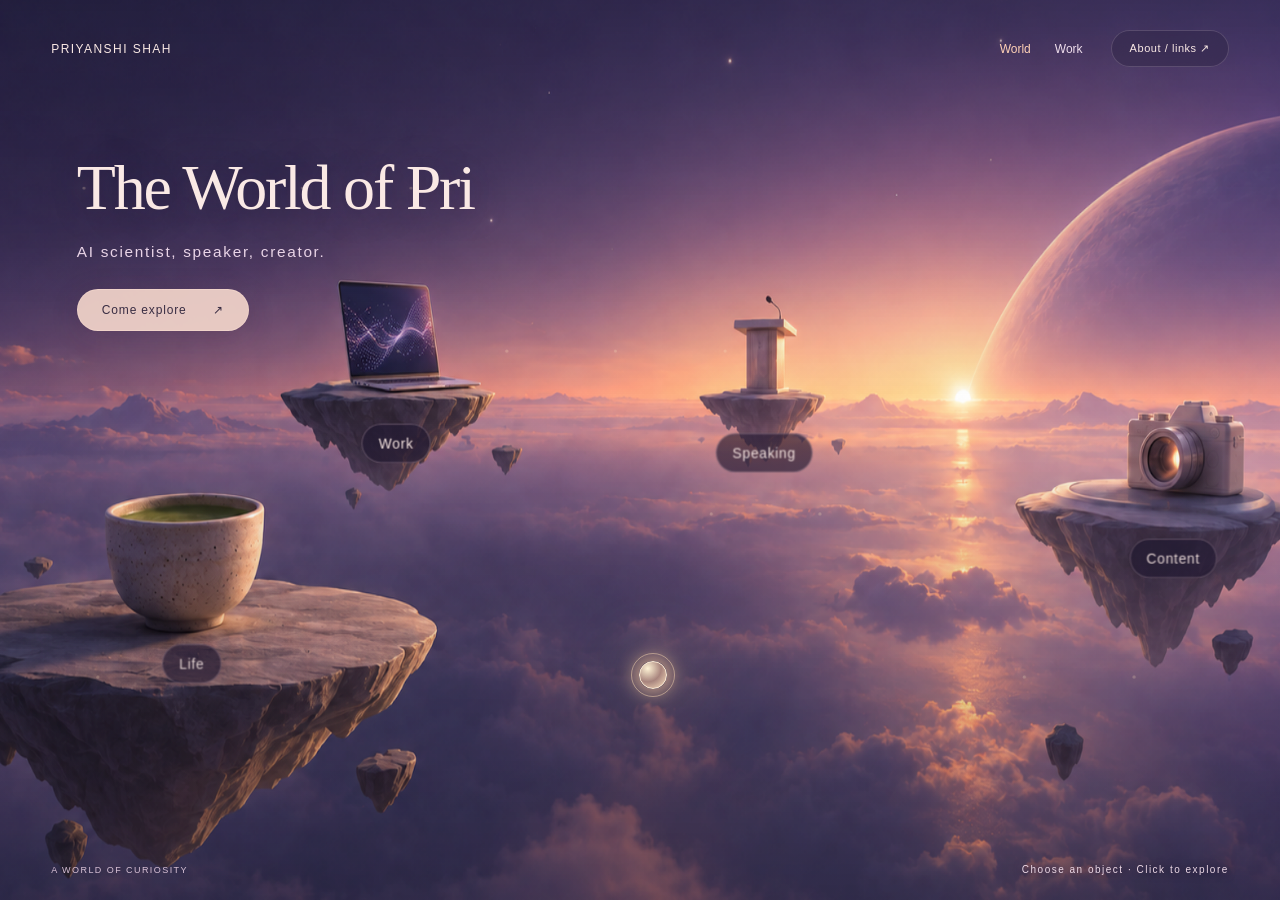
==== index.html @ 52fcd468 "Add immersive Journey world and simplify object navigation" ====
<!doctype html>
<html lang="en">
<head>
<meta charset="utf-8"><meta name="viewport" content="width=device-width,initial-scale=1">
<title>Priyanshi Shah — AI scientist, speaker, creator</title>
<meta name="description" content="Explore the world of Priyanshi Shah: AI scientist, speaker and creator working on agents, language models and AI evaluation.">
<link rel="canonical" href="https://priyanshi.info/">
<meta property="og:title" content="The World of Pri"><meta property="og:description" content="AI scientist, speaker, creator. Come explore."><meta property="og:type" content="website"><meta property="og:url" content="https://priyanshi.info/">
<script type="application/ld+json">{"@context":"https://schema.org","@type":"Person","name":"Priyanshi Shah","url":"https://priyanshi.info/","jobTitle":"Senior Applied Scientist","sameAs":["https://www.linkedin.com/in/priyanshishah-184/","https://www.instagram.com/ai.priyanshi/","https://github.com/Priyanshi-Shah"]}</script>
<style>
:root{color-scheme:dark;--cream:#fae9e5;--muted:#d4bfd5}*{box-sizing:border-box}body{margin:0;background:#211c33;color:var(--cream);font-family:Arial,Helvetica,sans-serif;overflow:hidden}button,a{-webkit-tap-highlight-color:transparent}button{font:inherit;color:inherit;cursor:pointer}button:focus-visible,a:focus-visible{outline:2px solid #ffd6b9;outline-offset:6px}#viewport{position:fixed;inset:0;overflow:hidden}#scene{position:absolute;transform-origin:center;will-change:transform;transition:transform 1.5s cubic-bezier(.2,.65,.2,1)}#scene img{width:100%;height:100%;display:block;object-fit:fill;pointer-events:none}#shade{position:fixed;inset:0;background:linear-gradient(180deg,#19162635,transparent 45%,#18132630);pointer-events:none}header{position:fixed;z-index:5;inset:0 0 auto;padding:30px 4%;display:flex;justify-content:space-between;align-items:center}.name{font-size:12px;letter-spacing:.12em;text-decoration:none;color:var(--cream)}.quiet{border:1px solid #ead5e22f;background:#241b354d;backdrop-filter:blur(15px);border-radius:30px;padding:11px 18px;font-size:11px;letter-spacing:.05em}.hero{position:fixed;z-index:3;top:17%;left:6%;transition:opacity .7s,transform .7s}h1{font:400 clamp(44px,5vw,80px)/1.1 Georgia,serif;letter-spacing:-.035em;margin:0 0 20px;text-shadow:0 2px 35px #281e4166}.subtitle{font-size:clamp(12px,1.2vw,17px);letter-spacing:.11em;color:#e9d4e7;margin:0}.explore{margin-top:28px;border:1px solid #fce2d366;border-radius:30px;background:#f6d7cce6;color:#392d43;padding:13px 24px;font-size:12px;letter-spacing:.07em;box-shadow:0 6px 30px #4b2c3922}.explore span{margin-left:22px}.entered .hero{opacity:0;transform:translateY(-15px);pointer-events:none}.spot{position:absolute;transform:translate(-50%,-50%);background:transparent;border:0;border-radius:40%;width:13%;height:19%;min-width:44px;min-height:44px}.spot .label{position:absolute;left:50%;top:95%;transform:translateX(-50%);white-space:nowrap;font-size:11px;letter-spacing:.05em;border:1px solid #e6c6d047;background:#211932a6;backdrop-filter:blur(10px);padding:9px 13px;border-radius:25px;transition:background .2s,box-shadow .2s}.spot .label:before{content:'';display:inline-block;width:4px;height:4px;background:#ffd5b7;border-radius:50%;margin-right:8px;box-shadow:0 0 8px #fbbf99}.spot:hover .label,.spot:focus-visible .label{background:#735267d9;box-shadow:0 0 28px #efc1a62e}.spot:hover{background:radial-gradient(ellipse,#ffe3b512,transparent 65%)}footer{position:fixed;z-index:5;bottom:25px;left:4%;right:4%;display:flex;justify-content:space-between;align-items:center;gap:18px}.hint{font-size:10px;letter-spacing:.15em;color:#ecd8e6;text-shadow:0 1px 9px #271b36}.index{font-size:9px;letter-spacing:.16em;color:#d9c2d7}#mobileNav{display:none}.orb{position:fixed;width:6px;height:6px;border-radius:50%;background:#ffe2c6;box-shadow:0 0 10px 3px #ffc4a575,0 0 35px 9px #ffa99525;pointer-events:none;z-index:2;left:51%;top:75%;transition:opacity .2s;opacity:.8}dialog{color:var(--cream);background:#261e35ed;backdrop-filter:blur(25px);border:1px solid #e5bfd63d;border-radius:20px;max-width:440px;width:calc(100% - 36px);padding:35px;box-shadow:0 30px 100px #09051280}dialog.hover-card{position:fixed;inset:auto 4% 85px auto;margin:0;z-index:8;max-width:365px;padding:28px;pointer-events:auto}dialog.hover-card h2{font-size:29px}dialog.hover-card p{font-size:13px}dialog::backdrop{background:#100d2440;backdrop-filter:blur(4px)}dialog h2{font:400 34px Georgia,serif;margin:23px 0 16px}dialog p{font-size:14px;line-height:1.8;color:#dfcfdf}dialog a{color:#ffd1b6;font-size:13px;line-height:2}.close{float:right;border:0;background:none;font-size:22px;margin:-16px -10px 0 0}.links{display:flex;gap:16px;flex-wrap:wrap}.eyebrow{font-size:10px;letter-spacing:.2em;color:#eec7b4}.load-failed #scene{display:none}.load-failed .hero:after{content:'The scene could not load. You can still explore through About / links.';display:block;max-width:330px;margin-top:25px;font-size:13px;line-height:1.7}.load-failed .explore{display:none}@media(max-width:650px){header{padding:23px}.name{font-size:10px}.quiet{font-size:10px;padding:10px 13px}.hero{top:16%;left:7%}h1{font-size:44px}.subtitle{font-size:11px;letter-spacing:.06em}.explore{margin-top:22px}footer{bottom:21px;left:22px;right:22px}.index{display:none}.hint{font-size:9px;max-width:180px;line-height:1.8}.spot{display:none}#mobileNav{position:fixed;bottom:100px;left:20px;right:20px;display:flex;justify-content:center;gap:7px;z-index:4;flex-wrap:wrap}#mobileNav button{background:#241c36b8;border:1px solid #e8cdd645;backdrop-filter:blur(12px);border-radius:24px;padding:12px 14px;font-size:11px}.orb{display:none}}@media(prefers-reduced-motion:reduce){*{transition:none!important}.orb{display:none}}

/* A softly breathing world, with light and depth at each destination. */
#scene{transition:none;isolation:isolate}
.spot{z-index:2;isolation:isolate}
.spot .object-lift{position:absolute;inset:-30%;pointer-events:none;background-image:url('assets/pri-world.png');background-repeat:no-repeat;opacity:0;transform:scale(1);filter:brightness(1);mask-image:radial-gradient(ellipse,black 28%,transparent 70%);transition:opacity .45s,transform .65s cubic-bezier(.2,.7,.2,1),filter .45s;z-index:-1}
.spot::after{content:'';position:absolute;inset:-20%;pointer-events:none;border-radius:50%;background:radial-gradient(ellipse,#ffe1b849, #eaa8f01c 40%,transparent 70%);opacity:0;transform:scale(.85);transition:opacity .4s,transform .65s;mix-blend-mode:screen;z-index:-1}
.spot:is(:hover,:focus-visible,.active) .object-lift{opacity:1;transform:scale(1.085);filter:brightness(1.16) saturate(1.07)}
.spot:is(:hover,:focus-visible,.active)::after{opacity:1;transform:scale(1.15)}
.spot .label{overflow:hidden;transition:transform .4s,background .4s,box-shadow .4s,border-color .4s}
.spot .label::after{content:'';position:absolute;inset:-70% -100%;background:linear-gradient(110deg,transparent 35%,#fff0d966 50%,transparent 65%);transform:translateX(-65%) rotate(8deg);pointer-events:none}
.spot:is(:hover,:focus-visible,.active) .label{transform:translateX(-50%) translateY(-7px) scale(1.06);background:#735267e6;border-color:#ffe3c99c;box-shadow:0 8px 30px #10091f55,0 0 32px #efc1a655}
.spot:is(:hover,:focus-visible,.active) .label::after{animation:shine 1.1s ease-out both}
@keyframes shine{to{transform:translateX(65%) rotate(8deg)}}
.motes{position:absolute;inset:0;pointer-events:none;overflow:hidden;z-index:1}
.motes i{position:absolute;left:var(--x);top:var(--y);width:3px;height:3px;border-radius:50%;background:#ffe1bf;box-shadow:0 0 12px 3px #ffc9b055;animation:float-light var(--duration) ease-in-out infinite alternate;animation-delay:var(--delay);opacity:.3}
@keyframes float-light{0%{transform:translate3d(-8px,12px,0);opacity:.15}50%{opacity:.7}100%{transform:translate3d(12px,-18px,0);opacity:.25}}
.explore,.quiet{transition:transform .3s,box-shadow .3s,background .3s}
.explore:hover{transform:translateY(-3px);box-shadow:0 8px 40px #ffd5b65c}
.quiet:hover{background:#73526780;transform:translateY(-2px)}
dialog[open]{animation:card-in .3s ease-out}
@keyframes card-in{from{opacity:0;transform:translateY(10px)}to{opacity:1;transform:translateY(0)}}
@media(max-width:650px){.motes i:nth-child(n+7){display:none}}
@media(prefers-reduced-motion:reduce){*,*::before,*::after{animation:none!important;transition:none!important}.motes{display:none}.spot:is(:hover,:focus-visible,.active) .object-lift{transform:none}.spot:is(:hover,:focus-visible,.active) .label{transform:translateX(-50%)}}

/* Glass story cards stay beside the destination that opened them. */
dialog{background:rgba(38,30,53,.57);backdrop-filter:blur(12px) saturate(1.18);-webkit-backdrop-filter:blur(12px) saturate(1.18);border-color:#f4dbe65c;box-shadow:0 18px 55px #10091f45,inset 0 1px 0 #fff2e51a}
dialog.anchored-card{position:fixed;inset:auto;margin:0;z-index:8;width:330px;max-width:calc(100vw - 32px);max-height:calc(100dvh - 100px);overflow:auto;padding:26px;pointer-events:auto}
dialog.anchored-card h2{font-size:28px;margin:20px 0 12px}
dialog.anchored-card p{font-size:14px;color:#f2e6f0;line-height:1.7}
dialog.anchored-card a{text-shadow:0 1px 8px #21132b}

/* Let the illustration remain visible through the story itself. */
dialog.anchored-card{background:rgba(33,24,46,.20);backdrop-filter:blur(3px);-webkit-backdrop-filter:blur(3px);border:1px solid #ffe9ed30;box-shadow:0 8px 28px #160d251a;padding:22px;text-shadow:0 2px 5px #160d25,0 0 14px #160d25b3}
dialog.anchored-card p{color:#fff3fa}
dialog.anchored-card h2{font-size:26px}

/* Readable frosted glass, centered on a generous object hit area. */
dialog.anchored-card{background:linear-gradient(145deg,rgba(61,45,75,.83),rgba(36,28,51,.76));backdrop-filter:blur(14px) saturate(1.12);-webkit-backdrop-filter:blur(14px) saturate(1.12);border:1px solid rgba(255,226,234,.25);box-shadow:0 16px 45px #140c294d,inset 0 1px 0 #fff0e51c;padding:26px;text-shadow:none;border-radius:20px}
dialog.anchored-card h2{font-size:28px;line-height:1.16;color:#fff0e9}
dialog.anchored-card p{color:#eee1ed;line-height:1.7}
dialog.anchored-card a{text-shadow:none}
.spot{width:19%;height:29%;border-radius:35%;cursor:pointer}
.spot .label{top:80%}
.hero{pointer-events:none}.hero .explore{pointer-events:auto}


.world-nav{display:flex;gap:24px;margin-left:auto;margin-right:28px;align-items:center}.world-nav a{color:#efdeec;font-size:12px;text-decoration:none}.world-nav a[aria-current=page]{color:#ffd1b6}
#journey{position:fixed;inset:0;z-index:4;background:#201b34;overflow:hidden}#journey[hidden]{display:none}.journey-view header{background:linear-gradient(#18162c66,transparent)}.journey-view .hero,.journey-view footer,.journey-view #mobileNav{visibility:hidden}.journey-view .orb{display:none}
.journey-scroll{position:absolute;inset:0;overflow-x:auto;overflow-y:hidden;scrollbar-width:none}.journey-scroll::-webkit-scrollbar{display:none}.journey-stage{position:relative;width:100%;height:100%;min-width:1100px;isolation:isolate}.journey-art{position:absolute;inset:0;width:100%;height:100%;object-fit:fill;z-index:-2}.journey-stage:after{content:'';position:absolute;inset:0;pointer-events:none;background:linear-gradient(#0d10231a,transparent 50%,#15112a20);z-index:-1}
.journey-intro{position:absolute;top:15%;left:0;right:0;text-align:center;pointer-events:none;padding:0 24px}.journey-intro .eyebrow{font-size:11px;letter-spacing:.2em}.journey-intro h1{font-family:Arial,Helvetica,sans-serif;font-weight:300;font-size:clamp(42px,4.8vw,72px);letter-spacing:-.025em;margin:18px 0 12px}.journey-intro p{font-size:clamp(13px,1.4vw,18px);letter-spacing:.045em;color:#dfcddd;margin:0}.journey-back{position:absolute;bottom:28px;left:4%;color:#f8ddcd;font-size:13px;text-decoration:none;z-index:3}.journey-note{position:absolute;right:4%;bottom:28px;margin:0;font-size:12px;letter-spacing:.05em;color:#edd6e4;pointer-events:none}
.journey-stop{position:absolute;left:var(--x);top:var(--y);width:var(--w);height:12%;transform:translate(-50%,-40%);border:0;background:transparent;border-radius:25%;padding:0;cursor:pointer}.journey-stop:after{content:'';position:absolute;inset:-10%;background:radial-gradient(ellipse,#ffcaa13b,transparent 68%);opacity:0;transition:opacity .3s;pointer-events:none}.journey-stop:is(:hover,:focus-visible,[aria-expanded=true]):after{opacity:1}.step-name{position:absolute;bottom:100%;left:50%;transform:translateX(-50%);color:#fff1e7;font-size:15px;white-space:nowrap;text-shadow:0 2px 12px #1b132a,0 1px 3px #1b132a;padding:9px 13px;border:1px solid transparent;border-radius:24px;transition:background .3s,border-color .3s}.journey-stop:is(:hover,:focus-visible,[aria-expanded=true]) .step-name{background:#49354f99;border-color:#ffe0c855}
.platform-light{position:absolute;left:50%;top:20%;width:10px;height:10px;transform:translate(-50%,-50%);border:1px solid #ffe2b5;border-radius:50%;background:#ffe3c68c;box-shadow:0 0 12px #ffbe88,0 0 30px #ffb88866;pointer-events:none}
.guide-ball{position:absolute;width:30px;height:30px;border-radius:50%;border:1px solid #fff2d6;background:radial-gradient(circle at 35% 25%,#fffbe9 0%,#ffe2bda6 25%,#ffc29b77 48%,#fff0ca 90%);box-shadow:inset -3px -4px 7px #ffb17d,0 0 16px 5px #ffcb9d88,0 0 45px #ffc69466;pointer-events:none;transform:translate(-50%,-100%);z-index:2;transition:left .85s cubic-bezier(.25,.7,.2,1),top .85s cubic-bezier(.25,.7,.2,1)}.guide-ball:after{content:'';position:absolute;left:-30%;right:-30%;top:120%;height:10px;border:1px solid #ffe5bb99;border-radius:50%;box-shadow:0 0 15px #ffcba8aa}
#journeyPanel{position:absolute;z-index:3;width:310px;max-height:42vh;overflow:auto;padding:24px;border:1px solid #f6d8e052;border-radius:16px;background:linear-gradient(140deg,#51405cdb,#2b223bcb);backdrop-filter:blur(12px);box-shadow:0 18px 45px #100c2633}#journeyPanel[hidden]{display:none}#journeyPanel h2{font:26px/1.18 Georgia;margin:12px 0}#journeyPanel p{font-size:14px;line-height:1.7;color:#eddfec;margin:0}#journeyPanel a{display:inline-block;margin-top:15px;color:#ffdbc0;font-size:13px}.chapter-close{float:right;border:0;background:none;font-size:22px;padding:0 0 8px 12px;color:#f3dfec}.journey-view #about{display:none}
.orb{width:20px;height:20px;border:1px solid #ffedd5;background:radial-gradient(circle at 30% 25%,#fff3d5,#ffc59b88 50%,#ffe5c2);opacity:1;box-shadow:0 0 18px 4px #ffca9b80,0 0 50px #ffc8a94a;transition:left .7s ease,top .7s ease,opacity .3s;transform:translate(-50%,-50%)}
#travel{position:fixed;inset:0;z-index:15;pointer-events:none;opacity:0;transition:opacity .25s;background:radial-gradient(ellipse at 32% 40%,#ffd9b100,transparent 65%)}#travel svg{width:100%;height:100%;overflow:visible}#travel path{fill:none;stroke:#ffe0b8;stroke-width:2;filter:drop-shadow(0 0 7px #ffc791);stroke-dasharray:1;stroke-dashoffset:1}#travel .guide-ball{left:50%;top:80%;transition:none}.travelling #travel{opacity:1}.travelling .hero,.travelling header,.travelling footer,.travelling #mobileNav,.travelling .orb{opacity:0;pointer-events:none}.travelling #viewport{transform-origin:32% 38%;animation:fly-in 1.2s cubic-bezier(.35,.05,.25,1) both}.travelling #travel path{animation:draw-trail 1s ease both}@keyframes draw-trail{to{stroke-dashoffset:0}}@keyframes fly-in{to{transform:scale(2.25);filter:blur(5px);opacity:.2}}
@media(prefers-reduced-motion:no-preference){.journey-view #journey{animation:world-arrive .85s ease-out}@keyframes world-arrive{from{opacity:0;transform:scale(1.06)}to{opacity:1;transform:scale(1)}}}
@media(max-width:650px){header{gap:15px}.world-nav{margin-right:0;gap:14px}.world-nav a{font-size:11px}.journey-stage{min-width:1050px}.journey-intro{top:14%;text-align:left;left:7%;right:7%;padding:0}.journey-intro h1{font-size:42px}.journey-intro p{max-width:290px;line-height:1.6;font-size:14px}.journey-intro .eyebrow{font-size:10px}.journey-note{bottom:60px;left:7%;right:auto;max-width:290px;line-height:1.6}.journey-back{left:7%;bottom:25px}#journeyPanel{position:fixed!important;left:18px!important;right:18px;top:auto!important;bottom:95px;width:auto;max-height:36vh;padding:20px}.step-name{font-size:14px}.orb{display:block}.journey-view .orb{display:none}}
@media(prefers-reduced-motion:reduce){#travel{display:none}.orb{display:none}.guide-ball{transition:none}.travelling #viewport{animation:none}}

/* One destination, one label. The guide supplies the invitation. */
.spot .label{font-size:13px;padding:10px 15px;overflow:visible}
.spot .label:before{display:none}
.spot .label:after{content:'↗';position:static;display:inline-block;background:none;inset:auto;margin-left:0;width:0;opacity:0;transform:translateX(-4px);animation:none!important;transition:width .25s,opacity .25s,transform .25s,margin .25s}
.spot:is(:hover,:focus-visible,.active) .label:after{width:12px;margin-left:10px;opacity:1;transform:none}
.orb{width:28px;height:28px;z-index:3;box-shadow:0 0 18px 5px #ffcc9aa6,0 0 60px 12px #ffbe9344}
.orb:after{content:'';position:absolute;inset:-9px;border:1px solid #ffdfb677;border-radius:50%;animation:guide-pulse 2.4s ease-out infinite}
@keyframes guide-pulse{0%{transform:scale(.75);opacity:.75}100%{transform:scale(1.5);opacity:0}}
#guideTrail{position:fixed;inset:0;width:100%;height:100%;z-index:2;pointer-events:none;opacity:.65;transition:opacity .5s}
#guideTrail path{fill:none;stroke:#ffdcad;stroke-width:1.5;filter:drop-shadow(0 0 5px #ffc297);stroke-dasharray:1;stroke-dashoffset:0}
.journey-view #guideTrail,.travelling #guideTrail{opacity:0}
@media(prefers-reduced-motion:reduce){#guideTrail,.orb{display:none}}
</style></head><body>
<div id="viewport"><div id="scene"><img src="assets/pri-world.png" alt="" fetchpriority="high" id="art"><button class="spot" style="left:32%;top:38%" data-story="work" aria-label="Explore AI and work"><span class="label">Work</span></button><button class="spot" style="left:59%;top:39%" data-story="speaking" aria-label="Explore speaking"><span class="label">Speaking</span></button><button class="spot" style="left:89%;top:50%" data-story="content" aria-label="Explore content"><span class="label">Content</span></button><button class="spot" style="left:17%;top:61%" data-story="life" aria-label="Explore beyond the screen"><span class="label">Life</span></button></div></div><div id="shade"></div><div class="orb" aria-hidden="true"></div>
<svg id="guideTrail" aria-hidden="true"><path id="guidePath" pathLength="1" /></svg><header><a class="name" href="/">PRIYANSHI SHAH</a><nav class="world-nav" aria-label="Main navigation"><a href="#world" id="navWorld">World</a><a href="#work/journey" id="navJourney">Work</a></nav><button class="quiet" id="about">About / links ↗</button></header>
<main><section class="hero" aria-labelledby="title"><h1 id="title">The World of Pri</h1><p class="subtitle">AI scientist, speaker, creator.</p><button class="explore" id="enter">Come explore <span>↗</span></button></section><nav id="mobileNav" aria-label="Explore the world"><button data-story="work">Work</button><button data-story="speaking">Speaking</button><button data-story="content">Content</button><button data-story="life">Life</button></nav></main>
<footer><span class="index">A WORLD OF CURIOSITY</span><span class="hint" id="hint">Choose an object · Click to explore</span><button class="quiet" id="reset" hidden>Back to the view ↗</button></footer>

<section id="journey" hidden aria-labelledby="journeyTitle">
<div class="journey-scroll"><div class="journey-stage"><img class="journey-art" src="assets/journey-world.png" alt="" decoding="async">
<div class="journey-platforms" aria-label="Explore the AI work journey">
<button class="journey-stop" id="step-speech" data-step="speech" style="--x:23%;--y:70%;--w:26%" aria-expanded="false" aria-controls="journeyPanel"><span class="step-name">Speech AI</span><span class="platform-light" aria-hidden="true"></span></button><button class="journey-stop" id="step-health" data-step="health" style="--x:44.7%;--y:61.8%;--w:17%" aria-expanded="false" aria-controls="journeyPanel"><span class="step-name">Health AI</span><span class="platform-light" aria-hidden="true"></span></button><button class="journey-stop" id="step-agents" data-step="agents" style="--x:62.5%;--y:57.3%;--w:12%" aria-expanded="false" aria-controls="journeyPanel"><span class="step-name">Agents</span><span class="platform-light" aria-hidden="true"></span></button><button class="journey-stop" id="step-evals" data-step="evals" style="--x:76.2%;--y:54.6%;--w:10%" aria-expanded="false" aria-controls="journeyPanel"><span class="step-name">AI evals</span><span class="platform-light" aria-hidden="true"></span></button><button class="journey-stop" id="step-research" data-step="research" style="--x:89%;--y:52.5%;--w:8.5%" aria-expanded="false" aria-controls="journeyPanel"><span class="step-name">Research</span><span class="platform-light" aria-hidden="true"></span></button>
</div><div id="journeyBall" class="guide-ball" aria-hidden="true" style="left:23%;top:68%"></div>
<article id="journeyPanel" hidden aria-labelledby="journeyHeading"><button class="chapter-close" aria-label="Close chapter">×</button><div class="eyebrow" id="journeyCategory"></div><h2 id="journeyHeading"></h2><p id="journeyCopy"></p><a href="https://www.linkedin.com/in/priyanshishah-184/" target="_blank" rel="noopener noreferrer">More about my work ↗</a></article>
</div></div>
<div class="journey-intro"><div class="eyebrow">WORLD / AI &amp; WORK</div><h1 id="journeyTitle" tabindex="-1">Still becoming.</h1><p>A path of curiosity, research and real-world impact.</p></div>
<a class="journey-back" href="#world">← Back to world</a><p class="journey-note">Follow the light · Select a platform to explore</p>
</section>
<div id="travel" aria-hidden="true"><svg><path pathLength="1" id="travelPath" /></svg><div class="guide-ball" id="travelBall"></div></div>
<dialog id="detail" aria-labelledby="detailTitle"><button class="close" aria-label="Close introduction">×</button><div class="eyebrow" id="category"></div><h2 id="detailTitle"></h2><p id="detailText"></p><div class="links" id="detailLinks"></div></dialog>
<script>
const detail=document.querySelector('#detail');let storyAnchor=null;
const stories={work:{category:'THE SCIENTIST',title:'Building with curiosity.',text:'I’m a Senior Applied Scientist at Microsoft, working on AI agents, language models and evaluation. My journey has taken me through speech AI and healthcare AI.',links:[['Explore my work on LinkedIn','https://www.linkedin.com/in/priyanshishah-184/']]},speaking:{category:'THE SPEAKER',title:'Ideas, shared out loud.',text:'Talks and conversations about AI, healthcare and careers in STEM.',links:[['Connect about speaking','https://www.linkedin.com/in/priyanshishah-184/']]},content:{category:'THE CREATOR',title:'Learning. Then sharing.',text:'AI ideas and things I’m learning. Find me at ai.priyanshi.',links:[['Visit ai.priyanshi','https://www.instagram.com/ai.priyanshi/']]},life:{category:'OFF THE CLOCK',title:'A matcha. A new perspective.',text:'Matcha, new places and everyday curiosity.',links:[['Follow along','https://www.instagram.com/ai.priyanshi/']]},about:{category:'HELLO, I’M PRI',title:'Scientist. Speaker. Creator.',text:'I build AI, share what I’m learning, and love the conversations that happen when curious people meet. Welcome to my world.',links:[['LinkedIn','https://www.linkedin.com/in/priyanshishah-184/'],['Instagram','https://www.instagram.com/ai.priyanshi/'],['GitHub','https://github.com/Priyanshi-Shah']]}};
function openStory(key, hover=false){if(hover&&detail.open&&!detail.classList.contains('hover-card'))return;const s=stories[key];detail.dataset.story=key;document.querySelector('#category').textContent=s.category;document.querySelector('#detailTitle').textContent=s.title;document.querySelector('#detailText').textContent=s.text;document.querySelector('#detailLinks').replaceChildren(...s.links.map(([label,url])=>{const a=document.createElement('a');a.textContent=label+' ↗';a.href=url;a.target='_blank';a.rel='noopener noreferrer';if(key==='work'){a.textContent='Enter my journey ↗';a.href='#work/journey';a.removeAttribute('target');a.onclick=e=>{e.preventDefault();enterJourney()}}return a}));if(detail.open)detail.close();
const anchored=key!=='about';
storyAnchor=anchored?document.querySelector(`${innerWidth<=650?'#mobileNav button':'.spot'}[data-story="${key}"]`):null;
detail.classList.toggle('anchored-card',anchored);detail.classList.toggle('hover-card',hover);
detail.style.left='';detail.style.top='';
if(anchored){detail.show();positionStory();if(!hover)detail.querySelector('.close').focus({preventScroll:true})}else{detail.showModal()}}


function positionStory(){
 if(!detail.open||!storyAnchor||!detail.classList.contains('anchored-card'))return;
 const r=storyAnchor.getBoundingClientRect(),w=detail.offsetWidth,h=detail.offsetHeight,pad=16,gap=14;
 // Center the story directly over the selected object.
 let x=r.left+r.width/2-w/2,y=r.top+r.height/2-h/2;
 if(innerWidth<=650)y=r.top-h-gap;
 x=Math.max(pad,Math.min(x,innerWidth-w-pad));y=Math.max(72,Math.min(y,innerHeight-h-pad));
 detail.style.left=Math.round(x)+'px';detail.style.top=Math.round(y)+'px';
}
addEventListener('resize',positionStory);
document.addEventListener('keydown',e=>{if(e.key==='Escape'&&detail.open)detail.close()});

const scene=document.querySelector('#scene'),art=document.querySelector('#art'),hero=document.querySelector('.hero'),reset=document.querySelector('#reset');
const motionPreference=matchMedia('(prefers-reduced-motion: reduce)');
let entered=false,mx=0,my=0,px=0,py=0,zoom=1.065,frame=0,lastTime=0,elapsed=0,activeSpot=null;
const spots=[...document.querySelectorAll('.spot')];
spots.forEach(spot=>{const lift=document.createElement('span');lift.className='object-lift';lift.setAttribute('aria-hidden','true');spot.prepend(lift)});
const motes=document.createElement('div');motes.className='motes';motes.setAttribute('aria-hidden','true');
for(let i=0;i<14;i++){const dot=document.createElement('i');dot.style.cssText=`--x:${9+(i*23)%84}%;--y:${22+(i*17)%68}%;--duration:${5+i%5}s;--delay:-${i*.9}s`;motes.append(dot)}scene.append(motes);
function layout(){const ratio=(art.naturalWidth||1672)/(art.naturalHeight||941);const w=innerWidth<650?Math.max(innerWidth,innerHeight*ratio):innerWidth,h=innerHeight;mx=0;my=0;px=0;py=0;scene.style.width=w+'px';scene.style.height=h+'px';scene.style.left=(innerWidth-w)/2+'px';scene.style.top=(innerHeight-h)/2+'px';
spots.forEach(spot=>{const lift=spot.querySelector('.object-lift');const sw=spot.offsetWidth,sh=spot.offsetHeight;lift.style.backgroundSize=`${w}px ${h}px`;lift.style.backgroundPosition=`${-(parseFloat(spot.style.left)/100*w-sw*.8)}px ${-(parseFloat(spot.style.top)/100*h-sh*.8)}px`});paint()}
function paint(time=0){frame=0;const reduced=motionPreference.matches,mobile=innerWidth<650;const dt=lastTime?Math.min(time-lastTime,50):16;lastTime=time;elapsed+=dt;
const ease=1-Math.exp(-dt/180);px+=(mx-px)*ease;py+=(my-py)*ease;const targetZoom=reduced?1:(entered?1.10:1.065)+(activeSpot ? .008 : 0);zoom+=(targetZoom-zoom)*ease;
const driftX=reduced?0:Math.sin(elapsed/4300)*(mobile?3:7),driftY=reduced?0:Math.cos(elapsed/5100)*(mobile?2:5);
scene.style.transform=`translate3d(${reduced?mx:px+driftX}px,${reduced?my:py+driftY}px,0) scale(${reduced?1:zoom})`;
positionStory();if(!reduced&&!document.hidden)frame=requestAnimationFrame(paint)}
function restartMotion(){cancelAnimationFrame(frame);lastTime=0;paint()}
art.addEventListener('load',()=>{cancelAnimationFrame(frame);layout()});art.addEventListener('error',()=>document.body.classList.add('load-failed'));addEventListener('resize',()=>{cancelAnimationFrame(frame);layout()});motionPreference.addEventListener('change',restartMotion);document.addEventListener('visibilitychange',()=>{cancelAnimationFrame(frame);if(!document.hidden)restartMotion()});layout();
addEventListener('pointermove',e=>{if(motionPreference.matches||innerWidth<650||e.pointerType==='touch')return;mx=(e.clientX/innerWidth-.5)*-42;my=(e.clientY/innerHeight-.5)*-30;});
document.documentElement.addEventListener('pointerleave',()=>{if(innerWidth>=650){mx=0;my=0}});
let touchStart=null;const viewport=document.querySelector('#viewport');viewport.style.touchAction='none';viewport.addEventListener('pointerdown',e=>{if(e.pointerType==='touch'){touchStart={x:e.clientX,base:mx};viewport.setPointerCapture(e.pointerId)}});viewport.addEventListener('pointermove',e=>{if(!touchStart)return;const limit=Math.max(0,(parseFloat(scene.style.width)-innerWidth)/2);mx=Math.max(-limit,Math.min(limit,touchStart.base+e.clientX-touchStart.x));if(motionPreference.matches)paint()});viewport.addEventListener('pointerup',()=>{touchStart=null});viewport.addEventListener('pointercancel',()=>{touchStart=null});if(innerWidth<650)document.querySelector('#hint').textContent='Swipe to explore · Tap a topic';
document.querySelector('#enter').onclick=()=>{entered=true;hero.inert=true;document.body.classList.add('entered');reset.hidden=false;reset.focus()};reset.onclick=()=>{entered=false;hero.inert=false;document.body.classList.remove('entered');reset.hidden=true;document.querySelector('#enter').focus()};
spots.forEach(spot=>{const activate=()=>{activeSpot=spot;spot.classList.add('active');guideTo(spot)};const deactivate=()=>{spot.classList.remove('active');if(activeSpot===spot)activeSpot=null};spot.addEventListener('pointerenter',activate);spot.addEventListener('pointerleave',deactivate);spot.addEventListener('focus',activate);spot.addEventListener('blur',deactivate)});
const canHover=matchMedia('(hover: hover) and (pointer: fine)');let hoverTimer,closeTimer;function cancelClose(){clearTimeout(closeTimer)}function queueClose(){clearTimeout(hoverTimer);closeTimer=setTimeout(()=>{if(detail.classList.contains('hover-card')&&!detail.matches(':hover'))detail.close()},260)}document.querySelectorAll('[data-story]').forEach(b=>{b.onclick=()=>{clearTimeout(hoverTimer);clearTimeout(closeTimer);if(b.dataset.story==='work'){enterJourney()}else{openStory(b.dataset.story)}};if(b.classList.contains('spot')){b.addEventListener('pointerenter',()=>{if(!canHover.matches)return;cancelClose();clearTimeout(hoverTimer);guideTo(b)});b.addEventListener('pointerleave',queueClose);b.addEventListener('focus',()=>{if(canHover.matches){cancelClose();guideTo(b)}});b.addEventListener('blur',queueClose)}});detail.addEventListener('pointerenter',cancelClose);detail.addEventListener('pointerleave',queueClose);detail.addEventListener('focusin',cancelClose);detail.addEventListener('focusout',e=>{if(!detail.contains(e.relatedTarget))queueClose()});document.querySelector('#about').onclick=()=>openStory('about');document.querySelector('.close').onclick=()=>detail.close();detail.addEventListener('click',e=>{if(e.target===detail){const r=detail.getBoundingClientRect();if(e.clientX<r.left||e.clientX>r.right||e.clientY<r.top||e.clientY>r.bottom)detail.close()}});

const journeySteps={
 research:['THE STARTING POINT','Questions worth exploring.','Research is one thread through my work in AI: a space to investigate ideas and connect them to practical problems.'],
 speech:['LANGUAGE & SOUND','Working with speech.','My journey has included speech AI—part of my broader work with language and intelligent systems.'],
 health:['AI IN CONTEXT','A healthcare perspective.','Healthcare AI is another part of my journey, alongside speech, language models and the systems I work on today.'],
 agents:['CURRENT WORK','From language to action.','I’m a Senior Applied Scientist at Microsoft, working on AI agents and language models.'],
 evals:['CURRENT WORK','Looking closely at AI.','Evaluation is part of my current work at Microsoft, alongside AI agents and language models.']
};

const journeyTabs=[...document.querySelectorAll('[data-step]')],journeyPanel=document.querySelector('#journeyPanel'),journeyBall=document.querySelector('#journeyBall'),journeyScroll=document.querySelector('.journey-scroll');
let selectedChapter=null,travelTimer=null,travelAnimation=null;
function positionChapter(){if(!selectedChapter||journeyPanel.hidden)return;const b=document.querySelector('#step-'+selectedChapter),stage=document.querySelector('.journey-stage');const x=parseFloat(b.style.getPropertyValue('--x'))/100*stage.clientWidth,y=parseFloat(b.style.getPropertyValue('--y'))/100*stage.clientHeight;journeyPanel.style.left=Math.max(18,Math.min(stage.clientWidth-journeyPanel.offsetWidth-18,x-journeyPanel.offsetWidth/2))+'px';journeyPanel.style.top=Math.max(stage.clientHeight*.32,y-journeyPanel.offsetHeight-85)+'px'}
function selectStep(key,focus=false){selectedChapter=key;const [category,title,copy]=journeySteps[key];document.querySelector('#journeyCategory').textContent=category;document.querySelector('#journeyHeading').textContent=title;document.querySelector('#journeyCopy').textContent=copy;journeyPanel.hidden=false;journeyTabs.forEach(b=>b.setAttribute('aria-expanded',b.dataset.step===key));const b=document.querySelector('#step-'+key);journeyBall.style.left=b.style.getPropertyValue('--x');journeyBall.style.top=(parseFloat(b.style.getPropertyValue('--y'))-2)+'%';positionChapter();if(focus)journeyPanel.querySelector('button').focus({preventScroll:true})}
journeyTabs.forEach((b,i)=>{b.onclick=()=>selectStep(b.dataset.step);b.onkeydown=e=>{let next;if(e.key==='ArrowRight')next=(i+1)%journeyTabs.length;if(e.key==='ArrowLeft')next=(i+journeyTabs.length-1)%journeyTabs.length;if(next!==undefined){e.preventDefault();journeyTabs[next].focus();journeyTabs[next].scrollIntoView({behavior:motionPreference.matches?'instant':'smooth',block:'nearest',inline:'center'});selectStep(journeyTabs[next].dataset.step)}}});
function closeChapter(){journeyPanel.hidden=true;journeyTabs.forEach(b=>b.setAttribute('aria-expanded','false'));if(selectedChapter)document.querySelector('#step-'+selectedChapter).focus({preventScroll:true})}
journeyPanel.querySelector('button').onclick=closeChapter;document.addEventListener('keydown',e=>{if(e.key==='Escape'&&!journeyPanel.hidden)closeChapter()});addEventListener('resize',positionChapter);
function guideTo(spot){if(document.body.classList.contains('journey-view')||document.body.classList.contains('travelling'))return;const r=spot.getBoundingClientRect(),orb=document.querySelector('.orb'),path=document.querySelector('#guidePath');
const tx=r.left+r.width*.5,ty=r.top+r.height*.61,sx=parseFloat(orb.style.left)||innerWidth*.51,sy=parseFloat(orb.style.top)||innerHeight*.75;
if(Math.abs(tx-sx)+Math.abs(ty-sy)<5)return;
path.setAttribute('d',`M ${sx} ${sy} Q ${(sx+tx)/2} ${Math.max(sy,ty)+55} ${tx} ${ty}`);
if(!motionPreference.matches)path.animate([{strokeDashoffset:1,opacity:0},{strokeDashoffset:0,opacity:1}],{duration:700,easing:'ease-out',fill:'forwards'});
orb.style.left=tx+'px';orb.style.top=ty+'px';document.querySelector('#hint').textContent=spot.dataset.story==='work'?'Click Work to enter':'Click to explore';
}
function cancelTravel(){clearTimeout(travelTimer);travelTimer=null;travelAnimation?.cancel();travelAnimation=null;document.body.classList.remove('travelling')}
function enterJourney(){if(travelTimer||document.body.classList.contains('journey-view'))return;clearTimeout(hoverTimer);clearTimeout(closeTimer);detail.close();if(motionPreference.matches){location.hash='work/journey';return}
const r=document.querySelector('.spot[data-story="work"]').getBoundingClientRect(),sx=innerWidth*.51,sy=innerHeight*.78,tx=innerWidth<=650?innerWidth*.38:r.left+r.width/2,ty=innerWidth<=650?innerHeight*.4:r.top+r.height*.48;
document.querySelector('#travelPath').setAttribute('d',`M ${sx} ${sy} C ${sx+innerWidth*.15} ${sy-innerHeight*.2}, ${tx-innerWidth*.13} ${ty+innerHeight*.15}, ${tx} ${ty}`);
document.body.classList.add('travelling');const flight=Array.from({length:31},(_,i)=>{const t=i/30,u=1-t,x=u*u*u*sx+3*u*u*t*(sx+innerWidth*.15)+3*u*t*t*(tx-innerWidth*.13)+t*t*t*tx,y=u*u*u*sy+3*u*u*t*(sy-innerHeight*.2)+3*u*t*t*(ty+innerHeight*.15)+t*t*t*ty;return {left:x+'px',top:y+'px',offset:t,transform:`translate(-50%,-50%) scale(${1+Math.sin(t*Math.PI)*.6-t*.6})`}});travelAnimation=document.querySelector('#travelBall').animate(flight,{duration:1100,easing:'cubic-bezier(.35,.05,.25,1)',fill:'forwards'});travelTimer=setTimeout(()=>{location.hash='work/journey';cancelTravel()},1150)}
document.querySelector('#navJourney').onclick=e=>{e.preventDefault();enterJourney()};
detail.addEventListener('click',e=>{if(detail.dataset.story==='work'&&!e.target.closest('a,button'))enterJourney()});
function routeWorld(){cancelTravel();const inJourney=['#journey','#work/journey'].includes(location.hash);clearTimeout(hoverTimer);clearTimeout(closeTimer);detail.close();document.querySelector('#journey').hidden=!inJourney;document.body.classList.toggle('journey-view',inJourney);document.querySelector('#viewport').inert=inJourney;document.querySelector('main').inert=inJourney;document.querySelector('footer').inert=inJourney;document.querySelector('#navWorld').setAttribute('aria-current',inJourney?'false':'page');document.querySelector('#navJourney').setAttribute('aria-current',inJourney?'page':'false');document.title=inJourney?'AI & work — My Journey — Priyanshi Shah':'Priyanshi Shah — AI scientist, speaker, creator';journeyPanel.hidden=true;journeyTabs.forEach(b=>b.setAttribute('aria-expanded','false'));if(inJourney){journeyScroll.scrollLeft=0;document.querySelector('#journeyTitle').focus({preventScroll:true});document.querySelector('.journey-note').textContent=innerWidth<=650?'Swipe along the path · Tap a platform':'Follow the light · Select a platform to explore'}else if(document.activeElement?.closest('#journey'))document.querySelector('#navWorld').focus()}
addEventListener('hashchange',routeWorld);routeWorld();
</script></body></html>
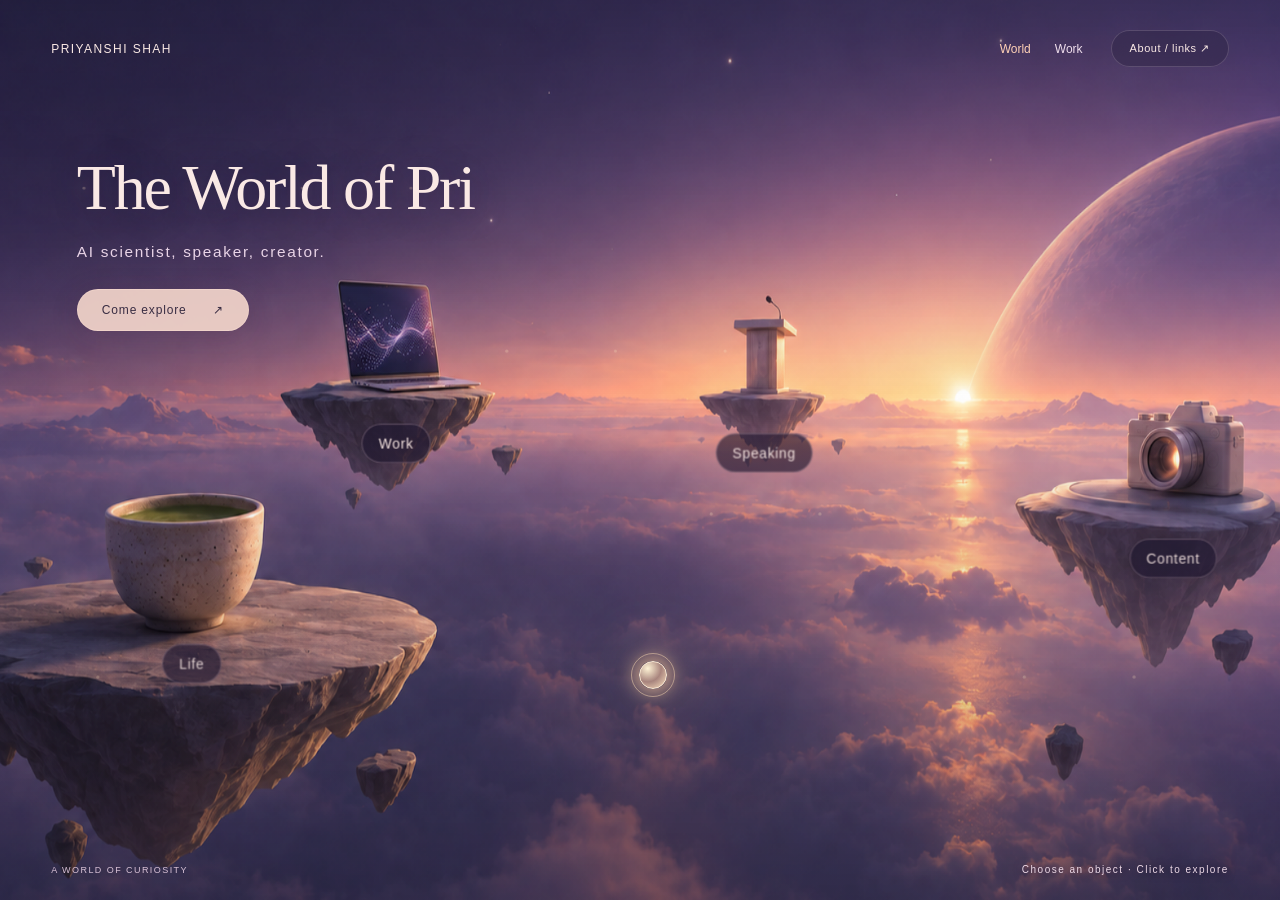
==== commit bb5c3fee: "Add guided impact tour and company milestones" ====
--- a/index.html
+++ b/index.html
@@ -81,6 +81,26 @@
 #guideTrail path{fill:none;stroke:#ffdcad;stroke-width:1.5;filter:drop-shadow(0 0 5px #ffc297);stroke-dasharray:1;stroke-dashoffset:0}
 .journey-view #guideTrail,.travelling #guideTrail{opacity:0}
 @media(prefers-reduced-motion:reduce){#guideTrail,.orb{display:none}}
+
+/* An autobiographical path, with an optional guided camera. */
+.journey-stage{transition:transform 1.1s cubic-bezier(.25,.7,.2,1);transform-origin:50% 60%}
+.journey-intro{transition:top .6s,opacity .6s}.journey-intro h1{font-size:clamp(38px,4.3vw,64px);transition:font-size .6s;margin:14px 0}.journey-intro p{font-size:16px;letter-spacing:.025em}.chapter-focused .journey-intro{top:11%}.chapter-focused .journey-intro h1{font-size:clamp(30px,3vw,45px)}.chapter-focused .journey-intro p{opacity:.6}
+.step-name{display:flex;align-items:center;flex-direction:column;gap:10px;font-size:clamp(17px,1.5vw,22px);font-weight:500;line-height:1.2;padding:10px 14px;border-radius:14px}
+.brand-plate{height:38px;width:132px;border-radius:7px;background:#fff;display:flex;align-items:center;justify-content:center;padding:8px 11px;box-shadow:0 4px 18px #16102330}.brand-plate img{max-width:100%;max-height:100%;object-fit:contain}.brand-plate.ucsd{background:#182b49;padding:8px}.brand-plate:has(img[src$="microsoft.jpg"]){padding:0 6px}.brand-plate img[src$="microsoft.jpg"]{max-height:38px;width:100%;object-fit:cover;object-position:center}
+.research-symbol{display:grid;place-items:center;width:38px;height:38px;font-size:36px;color:#ffdfbb}.journey-stop[aria-expanded=true] .step-name{border-color:#ffe1bfaa;box-shadow:0 0 26px #f8c6942e}.journey-stop{transition:opacity .5s}.chapter-focused .journey-stop:not([aria-expanded=true]){opacity:.7}
+.branch-paths{position:absolute;inset:0;width:100%;height:100%;pointer-events:none;z-index:-1}.branch-paths path{fill:none;stroke:#ffdbb0;stroke-width:1;stroke-dasharray:3 6;opacity:.6}.side-stop{height:9%;z-index:1}.mini-stone{position:absolute;left:0;right:0;top:25%;height:32%;background:linear-gradient(155deg,#99758c,#382c47);transform:skew(-20deg);border:1px solid #e0b3b879;box-shadow:4px 7px 0 #261f35,0 12px 22px #140d2644}.side-stop .step-name{font-size:15px;bottom:95%;padding:7px 10px;gap:5px}.side-stop small{font-size:11px;color:#ddbfce;font-weight:400}.side-stop .platform-light{top:24%;width:7px;height:7px}
+#journeyPanel{width:340px;padding:23px;max-height:47vh}#journeyPanel h2{font-size:27px;margin:12px 0 10px}#journeyPanel p{font-size:15px;line-height:1.6}#journeyCategory{font-size:10px;max-width:90%;line-height:1.5}#chapterBrand{margin-top:12px}#chapterBrand:empty{display:none}#chapterBrand .brand-plate{width:138px;height:35px}#journeyPanel a{font-size:12px;margin-top:14px}.chapter-tags{display:flex;flex-wrap:wrap;gap:6px;margin-top:14px}.chapter-tags span{font-size:11px;border:1px solid #e9c3d336;border-radius:16px;padding:5px 9px;color:#f4d5df}
+.tour-controls{position:absolute;bottom:24px;left:50%;transform:translateX(-50%);z-index:4;display:flex;align-items:center;gap:15px;white-space:nowrap;background:#2b223cd9;border:1px solid #f0c9d23b;border-radius:30px;padding:12px 18px 15px;backdrop-filter:blur(15px);overflow:hidden}.tour-controls button{border:0;background:none;color:#ffe2cb;font-size:12px;padding:3px;min-height:24px}.tour-controls button:hover{color:white}#tourStatus{font-size:12px;color:#dfcbdc;min-width:110px;text-align:center}.tour-progress{position:absolute;bottom:0;left:0;right:0;height:2px;background:#ffdebb18}.tour-progress span{display:block;width:100%;height:100%;background:#ffd4a7;transform:scaleX(0);transform-origin:left}
+@media(max-width:650px){.journey-intro h1{font-size:34px;max-width:320px}.journey-intro p{font-size:13px;max-width:310px}.chapter-focused .journey-intro h1{font-size:29px}.chapter-focused .journey-intro{top:12%}.step-name{font-size:19px}.brand-plate{width:115px;height:33px}.tour-controls{bottom:65px;width:calc(100% - 36px);justify-content:space-between;gap:8px;padding:9px 13px 12px}#tourStatus{min-width:0;font-size:11px}.tour-controls button{font-size:11px}#journeyPanel{bottom:125px;max-height:35vh}.journey-back{bottom:25px}.side-stop .step-name{font-size:15px}.chapter-focused .journey-intro p{display:none}}
+@media(prefers-reduced-motion:reduce){.journey-stage,.journey-intro,.journey-intro h1{transition:none!important}}
+
+/* Short impact beats during the tour; details only on demand. */
+#impactCue{position:absolute;z-index:4;left:50%;top:27%;transform:translateX(-50%);width:min(620px,85vw);text-align:center;pointer-events:none;text-shadow:0 2px 12px #171226}
+#impactCue[hidden]{display:none}#impactCompany{display:block;font-size:11px;letter-spacing:.16em;color:#f0c9b8;margin-bottom:9px}#impactTitle{display:block;font-size:clamp(22px,2.4vw,34px);font-weight:500;line-height:1.2;color:#fff0df}#impactBrief{display:block;font-size:14px;line-height:1.5;color:#e7d6e5;margin:8px auto 0;max-width:530px}
+.chapter-focused .journey-intro{top:10%}.chapter-focused .journey-intro h1{font-size:clamp(25px,2.5vw,36px)}.chapter-focused .journey-intro p{display:none}.step-name{font-size:clamp(16px,1.5vw,21px);line-height:1.3;max-width:220px;text-align:center}.chapter-focused .journey-stop:not(.group-active){opacity:.32}.journey-stop.group-active{opacity:1}.journey-stop.impact-stop[hidden]{display:none}.side-stop:not(.impact-stop){display:none}.branch-paths{display:none}
+.impact-stop{height:8%;z-index:2}.impact-stop .step-name{font-size:14px;font-weight:500;width:160px;white-space:normal;bottom:95%;padding:7px 9px;gap:4px}.impact-stop .mini-stone{height:32%;background:linear-gradient(145deg,#b18b9c,#4a3457);border-color:#ffd4b777}.impact-stop .platform-light{top:25%}.impact-stop[aria-current=true] .mini-stone{box-shadow:4px 7px 0 #35233d,0 0 35px #ffd19a77}.impact-stop[aria-current=true] .step-name{background:#49364dcc;border-color:#ffe5c57a}.journey-stage{transition:transform 1.2s cubic-bezier(.25,.7,.2,1)}#journeyBall{transition:none;will-change:left,top;z-index:4}
+#journeyPanel{position:fixed;left:50%!important;top:50%!important;transform:translate(-50%,-50%);width:min(380px,calc(100vw - 36px));max-height:70vh;z-index:8;padding:25px;background:linear-gradient(140deg,#51405cf2,#2b223bee)}#journeyPanel h2{font-family:Arial,Helvetica,sans-serif;font-size:25px;font-weight:500}body.details-open #impactCue{visibility:hidden}
+@media(max-width:650px){#impactCue{top:25%;width:88vw}#impactTitle{font-size:23px}#impactBrief{font-size:13px}.chapter-focused .journey-intro h1{font-size:27px}.impact-stop .step-name{font-size:14px}#journeyPanel{bottom:auto!important;max-height:62vh}.step-name{font-size:18px}}
 </style></head><body>
 <div id="viewport"><div id="scene"><img src="assets/pri-world.png" alt="" fetchpriority="high" id="art"><button class="spot" style="left:32%;top:38%" data-story="work" aria-label="Explore AI and work"><span class="label">Work</span></button><button class="spot" style="left:59%;top:39%" data-story="speaking" aria-label="Explore speaking"><span class="label">Speaking</span></button><button class="spot" style="left:89%;top:50%" data-story="content" aria-label="Explore content"><span class="label">Content</span></button><button class="spot" style="left:17%;top:61%" data-story="life" aria-label="Explore beyond the screen"><span class="label">Life</span></button></div></div><div id="shade"></div><div class="orb" aria-hidden="true"></div>
 <svg id="guideTrail" aria-hidden="true"><path id="guidePath" pathLength="1" /></svg><header><a class="name" href="/">PRIYANSHI SHAH</a><nav class="world-nav" aria-label="Main navigation"><a href="#world" id="navWorld">World</a><a href="#work/journey" id="navJourney">Work</a></nav><button class="quiet" id="about">About / links ↗</button></header>
@@ -89,13 +109,11 @@
 
 <section id="journey" hidden aria-labelledby="journeyTitle">
 <div class="journey-scroll"><div class="journey-stage"><img class="journey-art" src="assets/journey-world.png" alt="" decoding="async">
-<div class="journey-platforms" aria-label="Explore the AI work journey">
-<button class="journey-stop" id="step-speech" data-step="speech" style="--x:23%;--y:70%;--w:26%" aria-expanded="false" aria-controls="journeyPanel"><span class="step-name">Speech AI</span><span class="platform-light" aria-hidden="true"></span></button><button class="journey-stop" id="step-health" data-step="health" style="--x:44.7%;--y:61.8%;--w:17%" aria-expanded="false" aria-controls="journeyPanel"><span class="step-name">Health AI</span><span class="platform-light" aria-hidden="true"></span></button><button class="journey-stop" id="step-agents" data-step="agents" style="--x:62.5%;--y:57.3%;--w:12%" aria-expanded="false" aria-controls="journeyPanel"><span class="step-name">Agents</span><span class="platform-light" aria-hidden="true"></span></button><button class="journey-stop" id="step-evals" data-step="evals" style="--x:76.2%;--y:54.6%;--w:10%" aria-expanded="false" aria-controls="journeyPanel"><span class="step-name">AI evals</span><span class="platform-light" aria-hidden="true"></span></button><button class="journey-stop" id="step-research" data-step="research" style="--x:89%;--y:52.5%;--w:8.5%" aria-expanded="false" aria-controls="journeyPanel"><span class="step-name">Research</span><span class="platform-light" aria-hidden="true"></span></button>
-</div><div id="journeyBall" class="guide-ball" aria-hidden="true" style="left:23%;top:68%"></div>
-<article id="journeyPanel" hidden aria-labelledby="journeyHeading"><button class="chapter-close" aria-label="Close chapter">×</button><div class="eyebrow" id="journeyCategory"></div><h2 id="journeyHeading"></h2><p id="journeyCopy"></p><a href="https://www.linkedin.com/in/priyanshishah-184/" target="_blank" rel="noopener noreferrer">More about my work ↗</a></article>
+<div class="journey-platforms" aria-label="Explore my AI career"><button class="journey-stop" id="step-speech" data-step="speech" style="--x:23%;--y:70%;--w:26%" aria-expanded="false" aria-controls="journeyPanel"><span class="step-name"><span class="brand-plate "><img src="assets/brands/thoughtworks.svg" alt="Thoughtworks"></span><span>Large-scale<br>open-source ASR</span></span><span class="platform-light" aria-hidden="true"></span></button><button class="journey-stop" id="step-education" data-step="education" style="--x:44.7%;--y:61.8%;--w:17%" aria-expanded="false" aria-controls="journeyPanel"><span class="step-name"><span class="brand-plate ucsd"><img src="assets/brands/ucsd.png" alt="UC San Diego"></span><span>MS in Data Science</span></span><span class="platform-light" aria-hidden="true"></span></button><button class="journey-stop" id="step-health" data-step="health" style="--x:62.5%;--y:57.3%;--w:12%" aria-expanded="false" aria-controls="journeyPanel"><span class="step-name"><span class="brand-plate "><img src="assets/brands/ziva.png" alt="Ziva Health"></span><span>Health AI</span></span><span class="platform-light" aria-hidden="true"></span></button><button class="journey-stop" id="step-agents" data-step="agents" style="--x:76.2%;--y:54.6%;--w:10%" aria-expanded="false" aria-controls="journeyPanel"><span class="step-name"><span class="brand-plate "><img src="assets/brands/microsoft.jpg" alt="Microsoft"></span><span>Agents & evals</span></span><span class="platform-light" aria-hidden="true"></span></button><button class="journey-stop" id="step-research" data-step="research" style="--x:89%;--y:52.5%;--w:8.5%" aria-expanded="false" aria-controls="journeyPanel"><span class="step-name"><span class="research-symbol" aria-hidden="true">✧</span><span>Research</span></span><span class="platform-light" aria-hidden="true"></span></button><button class="journey-stop side-stop" id="step-venture" data-step="venture" style="--x:35.8%;--y:82%;--w:11%" aria-expanded="false" aria-controls="journeyPanel"><span class="mini-stone" aria-hidden="true"></span><span class="step-name"><span>Student Entrepreneur</span><small>UC San Diego</small></span><span class="platform-light" aria-hidden="true"></span></button><button class="journey-stop side-stop" id="step-product" data-step="product" style="--x:52.5%;--y:78%;--w:11%" aria-expanded="false" aria-controls="journeyPanel"><span class="mini-stone" aria-hidden="true"></span><span class="step-name"><span>MicroMBA · Rady</span><small>UC San Diego</small></span><span class="platform-light" aria-hidden="true"></span></button><svg class="branch-paths" viewBox="0 0 1000 1000" preserveAspectRatio="none" aria-hidden="true"><path d="M447 618 Q330 690 358 820 M447 618 Q560 670 525 780"/></svg></div><div id="journeyBall" class="guide-ball" aria-hidden="true" style="left:23%;top:68%"></div>
+<article id="journeyPanel" hidden aria-labelledby="journeyHeading"><button class="chapter-close" aria-label="Close chapter">×</button><div class="eyebrow" id="journeyCategory"></div><div id="chapterBrand"></div><h2 id="journeyHeading"></h2><p id="journeyCopy"></p><div class="chapter-tags" id="chapterTags"></div><a href="https://www.linkedin.com/in/priyanshishah-184/" target="_blank" rel="noopener noreferrer">More about my work ↗</a></article>
 </div></div>
-<div class="journey-intro"><div class="eyebrow">WORLD / AI &amp; WORK</div><h1 id="journeyTitle" tabindex="-1">Still becoming.</h1><p>A path of curiosity, research and real-world impact.</p></div>
-<a class="journey-back" href="#world">← Back to world</a><p class="journey-note">Follow the light · Select a platform to explore</p>
+<div class="journey-intro"><div class="eyebrow">WORLD / AI &amp; WORK</div><h1 id="journeyTitle" tabindex="-1">Building what’s next in AI.</h1><p>Speech. Health. Agents. Research. From science to real products.</p></div>
+<a class="journey-back" href="#world">← Back to world</a><div id="impactCue" hidden><span id="impactCompany"></span><strong id="impactTitle"></strong><span id="impactBrief"></span></div><div class="tour-controls" role="group" aria-label="Guided journey"><button id="tourToggle" aria-label="Pause guided tour">Ⅱ Pause</button><span id="tourStatus" role="status" aria-live="polite">Your AI journey</span><button id="tourOverview">Full view ↗</button><div class="tour-progress" aria-hidden="true"><span id="tourProgress"></span></div></div>
 </section>
 <div id="travel" aria-hidden="true"><svg><path pathLength="1" id="travelPath" /></svg><div class="guide-ball" id="travelBall"></div></div>
 <dialog id="detail" aria-labelledby="detailTitle"><button class="close" aria-label="Close introduction">×</button><div class="eyebrow" id="category"></div><h2 id="detailTitle"></h2><p id="detailText"></p><div class="links" id="detailLinks"></div></dialog>
@@ -146,20 +164,52 @@
 const canHover=matchMedia('(hover: hover) and (pointer: fine)');let hoverTimer,closeTimer;function cancelClose(){clearTimeout(closeTimer)}function queueClose(){clearTimeout(hoverTimer);closeTimer=setTimeout(()=>{if(detail.classList.contains('hover-card')&&!detail.matches(':hover'))detail.close()},260)}document.querySelectorAll('[data-story]').forEach(b=>{b.onclick=()=>{clearTimeout(hoverTimer);clearTimeout(closeTimer);if(b.dataset.story==='work'){enterJourney()}else{openStory(b.dataset.story)}};if(b.classList.contains('spot')){b.addEventListener('pointerenter',()=>{if(!canHover.matches)return;cancelClose();clearTimeout(hoverTimer);guideTo(b)});b.addEventListener('pointerleave',queueClose);b.addEventListener('focus',()=>{if(canHover.matches){cancelClose();guideTo(b)}});b.addEventListener('blur',queueClose)}});detail.addEventListener('pointerenter',cancelClose);detail.addEventListener('pointerleave',queueClose);detail.addEventListener('focusin',cancelClose);detail.addEventListener('focusout',e=>{if(!detail.contains(e.relatedTarget))queueClose()});document.querySelector('#about').onclick=()=>openStory('about');document.querySelector('.close').onclick=()=>detail.close();detail.addEventListener('click',e=>{if(e.target===detail){const r=detail.getBoundingClientRect();if(e.clientX<r.left||e.clientX>r.right||e.clientY<r.top||e.clientY>r.bottom)detail.close()}});
 
 const journeySteps={
- research:['THE STARTING POINT','Questions worth exploring.','Research is one thread through my work in AI: a space to investigate ideas and connect them to practical problems.'],
- speech:['LANGUAGE & SOUND','Working with speech.','My journey has included speech AI—part of my broader work with language and intelligent systems.'],
- health:['AI IN CONTEXT','A healthcare perspective.','Healthcare AI is another part of my journey, alongside speech, language models and the systems I work on today.'],
- agents:['CURRENT WORK','From language to action.','I’m a Senior Applied Scientist at Microsoft, working on AI agents and language models.'],
- evals:['CURRENT WORK','Looking closely at AI.','Evaluation is part of my current work at Microsoft, alongside AI agents and language models.']
+ speech:{category:'THOUGHTWORKS / SPEECH AI',title:'Large-scale open-source ASR',copy:'Built the first and largest open-source speech recognition system spanning 23 Indic languages.',tags:['Open source','Speech','AI engineering'],brand:'thoughtworks.svg'},
+ education:{category:'UC SAN DIEGO / DATA SCIENCE',title:'MS in Data Science',copy:'Studied data science at UC San Diego, while exploring how technology connects with entrepreneurship, business and product.',tags:['Data science','Technology','Applied thinking'],brand:'ucsd.png'},
+ venture:{category:'UC SAN DIEGO / ENTREPRENEURSHIP',title:'Student Entrepreneur',copy:'StartR Demo Day Winner at UC San Diego. Connecting technical ideas with real needs through entrepreneurship.',tags:['Entrepreneurship','Ideas to impact'],brand:'ucsd.png'},
+ product:{category:'UC SAN DIEGO / PRODUCT & BUSINESS',title:'MicroMBA · Rady',copy:'Studied business through the MicroMBA at Rady, bringing a product and business perspective to my work in data science and AI.',tags:['Product thinking','Business'],brand:'ucsd.png'},
+ health:{category:'ZIVA HEALTH / AI & PRODUCT STRATEGY',title:'From AI to a health ecosystem.',copy:'Led AI and product strategy, helping build a connected ecosystem of health AI, provider tools and wearable integrations.',tags:['Health AI','Product leadership','Wearables'],brand:'ziva.png'},
+ agents:{category:'MICROSOFT / SENIOR APPLIED SCIENTIST',title:'Building the next wave of AI.',copy:'Working on AI agents, language models and evaluation—bringing scientific thinking into intelligent systems.',tags:['Agents','Language models','Evaluation'],brand:'microsoft.jpg'},
+ research:{category:'RESEARCH / ACROSS THE JOURNEY',title:'A scientific thread throughout.',copy:'Research connects my work in speech, data science and AI. A continuing practice of asking questions, experimenting and building.',tags:['Speech research','AI research','Experimentation'],brand:null}
 };
-
-const journeyTabs=[...document.querySelectorAll('[data-step]')],journeyPanel=document.querySelector('#journeyPanel'),journeyBall=document.querySelector('#journeyBall'),journeyScroll=document.querySelector('.journey-scroll');
-let selectedChapter=null,travelTimer=null,travelAnimation=null;
-function positionChapter(){if(!selectedChapter||journeyPanel.hidden)return;const b=document.querySelector('#step-'+selectedChapter),stage=document.querySelector('.journey-stage');const x=parseFloat(b.style.getPropertyValue('--x'))/100*stage.clientWidth,y=parseFloat(b.style.getPropertyValue('--y'))/100*stage.clientHeight;journeyPanel.style.left=Math.max(18,Math.min(stage.clientWidth-journeyPanel.offsetWidth-18,x-journeyPanel.offsetWidth/2))+'px';journeyPanel.style.top=Math.max(stage.clientHeight*.32,y-journeyPanel.offsetHeight-85)+'px'}
-function selectStep(key,focus=false){selectedChapter=key;const [category,title,copy]=journeySteps[key];document.querySelector('#journeyCategory').textContent=category;document.querySelector('#journeyHeading').textContent=title;document.querySelector('#journeyCopy').textContent=copy;journeyPanel.hidden=false;journeyTabs.forEach(b=>b.setAttribute('aria-expanded',b.dataset.step===key));const b=document.querySelector('#step-'+key);journeyBall.style.left=b.style.getPropertyValue('--x');journeyBall.style.top=(parseFloat(b.style.getPropertyValue('--y'))-2)+'%';positionChapter();if(focus)journeyPanel.querySelector('button').focus({preventScroll:true})}
-journeyTabs.forEach((b,i)=>{b.onclick=()=>selectStep(b.dataset.step);b.onkeydown=e=>{let next;if(e.key==='ArrowRight')next=(i+1)%journeyTabs.length;if(e.key==='ArrowLeft')next=(i+journeyTabs.length-1)%journeyTabs.length;if(next!==undefined){e.preventDefault();journeyTabs[next].focus();journeyTabs[next].scrollIntoView({behavior:motionPreference.matches?'instant':'smooth',block:'nearest',inline:'center'});selectStep(journeyTabs[next].dataset.step)}}});
-function closeChapter(){journeyPanel.hidden=true;journeyTabs.forEach(b=>b.setAttribute('aria-expanded','false'));if(selectedChapter)document.querySelector('#step-'+selectedChapter).focus({preventScroll:true})}
-journeyPanel.querySelector('button').onclick=closeChapter;document.addEventListener('keydown',e=>{if(e.key==='Escape'&&!journeyPanel.hidden)closeChapter()});addEventListener('resize',positionChapter);
+const impactGroups={
+ speech:[['asr','Large-scale open-source ASR','Built an open-source speech recognition ecosystem.'],['indic','23 Indic languages','Built the first and largest open-source speech recognition system spanning 23 Indic languages.'],['speechresearch','Speech research','Research and engineering behind open-source speech AI.']],
+ education:[['venture','Student Entrepreneur','StartR Demo Day Winner'],['startr','StartR Demo Day Winner','Entrepreneurship at UC San Diego.'],['product','MicroMBA · Rady','Business thinking alongside data science.'],['ucsdresearch','Research','Scientific exploration at UC San Diego.']],
+ health:[['healthlead','AI & product strategy','Led AI and product strategy at Ziva Health.'],['healthsystem','Health AI','Built AI into a connected health product ecosystem.']],
+ agents:[['agentwork','AI agents','Building intelligent systems at Microsoft.'],['models','Language models','Applied science for language-model systems.'],['evalwork','AI evaluation','Evaluating the systems we build.']],
+ research:[['scientific','Research across the journey','From speech and data science to AI systems.'],['applied','Applied science','Connecting experiments with real-world products.']]
+};
+const impactParents={};
+document.querySelectorAll('.side-stop').forEach(b=>b.remove());
+for(const [parent,points] of Object.entries(impactGroups)){const main=document.querySelector('#step-'+parent),px=parseFloat(main.style.getPropertyValue('--x')),py=parseFloat(main.style.getPropertyValue('--y'));points.forEach(([key,title,brief],i)=>{impactParents[key]=parent;journeySteps[key]={...journeySteps[parent],title,copy:journeySteps[key]?.copy||brief,tags:journeySteps[key]?.tags||journeySteps[parent].tags};journeySteps[key].brief=brief;const b=document.createElement('button');b.id='step-'+key;b.className='journey-stop side-stop impact-stop';b.dataset.step=key;b.hidden=true;const x=Math.max(9,Math.min(92,px+(i-(points.length-1)/2)*12));const y=Math.min(86,py+17+(i%2)*4);b.style.setProperty('--x',x+'%');b.style.setProperty('--y',y+'%');b.style.setProperty('--w','10%');b.setAttribute('aria-controls','journeyPanel');b.setAttribute('aria-expanded','false');const stone=document.createElement('span');stone.className='mini-stone';stone.setAttribute('aria-hidden','true');const label=document.createElement('span');label.className='step-name';label.textContent=title;const light=document.createElement('span');light.className='platform-light';light.setAttribute('aria-hidden','true');b.append(stone,label,light);document.querySelector('.journey-platforms').append(b)})}
+const journeyTabs=[...document.querySelectorAll('[data-step]')],journeyPanel=document.querySelector('#journeyPanel'),journeyBall=document.querySelector('#journeyBall'),journeyScroll=document.querySelector('.journey-scroll'),journeyStage=document.querySelector('.journey-stage');
+document.querySelector('#journey').append(journeyPanel);
+const tourOrder=Object.keys(impactGroups).flatMap(parent=>[parent,...impactGroups[parent].map(p=>p[0])]);
+const tourToggle=document.querySelector('#tourToggle'),tourStatus=document.querySelector('#tourStatus'),tourProgress=document.querySelector('#tourProgress');
+let selectedChapter=null,travelTimer=null,travelAnimation=null,tourTimer=null,tourRunning=false,tourIndex=-1,tourProgressAnimation=null,tourCompleted=false;
+const CHAPTER_TIME=3100;let ballHop=null;
+function isJourney(){return document.body.classList.contains('journey-view')}
+function positionChapter(){if(!selectedChapter||journeyPanel.hidden)return;const b=document.querySelector('#step-'+selectedChapter),x=parseFloat(b.style.getPropertyValue('--x'))/100*journeyStage.clientWidth,y=parseFloat(b.style.getPropertyValue('--y'))/100*journeyStage.clientHeight;journeyPanel.style.left=Math.max(18,Math.min(journeyStage.clientWidth-journeyPanel.offsetWidth-18,x-journeyPanel.offsetWidth/2))+'px';journeyPanel.style.top=Math.max(165,y-journeyPanel.offsetHeight-100)+'px'}
+function focusChapter(key){const b=document.querySelector('#step-'+key),x=parseFloat(b.style.getPropertyValue('--x')),y=parseFloat(b.style.getPropertyValue('--y'));journeyStage.style.transformOrigin=`${x}% ${y}%`;journeyStage.style.transform=motionPreference.matches||innerWidth<=650?'none':'scale(1.22)';document.body.classList.add('chapter-focused');journeyScroll.scrollTo({left:Math.max(0,x/100*journeyStage.clientWidth-journeyScroll.clientWidth/2),behavior:motionPreference.matches?'instant':'smooth'})}
+function jumpBall(b){const x=parseFloat(b.style.getPropertyValue('--x')),y=parseFloat(b.style.getPropertyValue('--y'))-2,sx=parseFloat(journeyBall.style.left)||23,sy=parseFloat(journeyBall.style.top)||68;ballHop?.cancel();journeyBall.style.left=x+'%';journeyBall.style.top=y+'%';if(motionPreference.matches)return;const arc=Array.from({length:25},(_,i)=>{const t=i/24;return{left:(sx+(x-sx)*t)+'%',top:(sy+(y-sy)*t-Math.sin(Math.PI*t)*10)+'%',transform:`translate(-50%,-100%) scale(${1+Math.sin(Math.PI*t)*.15})`,offset:t}});ballHop=journeyBall.animate(arc,{duration:850,easing:'ease-in-out'});}
+function selectStep(key,manual=true){if(manual)pauseTour();selectedChapter=key;const chapter=journeySteps[key];document.querySelector('#journeyCategory').textContent=chapter.category;document.querySelector('#journeyHeading').textContent=chapter.title;document.querySelector('#journeyCopy').textContent=chapter.copy;document.querySelector('#chapterTags').replaceChildren(...chapter.tags.map(tag=>{const span=document.createElement('span');span.textContent=tag;return span}));const brand=document.querySelector('#chapterBrand');brand.replaceChildren();if(chapter.brand){const plate=document.createElement('span');plate.className='brand-plate'+(chapter.brand==='ucsd.png'?' ucsd':'');const logo=document.createElement('img');logo.src='assets/brands/'+chapter.brand;logo.alt=chapter.category.split(' / ')[0];plate.append(logo);brand.append(plate)}journeyPanel.hidden=!manual;document.body.classList.toggle('details-open',manual);const parent=impactParents[key]||key;journeyTabs.forEach(b=>{const same=(impactParents[b.dataset.step]||b.dataset.step)===parent;b.classList.toggle('group-active',same);if(b.classList.contains('impact-stop'))b.hidden=!same;b.setAttribute('aria-expanded',manual&&b.dataset.step===key);b.setAttribute('aria-current',b.dataset.step===key?'true':'false')});const cue=document.querySelector('#impactCue');cue.hidden=manual;document.querySelector('#impactCompany').textContent=journeySteps[parent].category.split(' / ')[0];document.querySelector('#impactTitle').textContent=chapter.title;document.querySelector('#impactBrief').textContent=chapter.brief||(key==='speech'?'Speech recognition across 23 Indic languages.':chapter.copy);const b=document.querySelector('#step-'+key);jumpBall(b);focusChapter(key);positionChapter();if(manual){tourIndex=tourOrder.indexOf(key);tourStatus.textContent='Explore at your pace'}}
+function clearTourClock(){clearTimeout(tourTimer);tourTimer=null;tourProgressAnimation?.cancel();tourProgressAnimation=null}
+function pauseTour(){clearTourClock();tourRunning=false;tourToggle.textContent=tourCompleted?'↻ Replay':'▶ Play';tourToggle.setAttribute('aria-label',tourCompleted?'Replay guided tour':'Play guided tour');if(!tourCompleted)tourStatus.textContent='Tour paused'}
+function showOverview(){ballHop?.cancel();document.querySelector('#impactCue').hidden=true;document.body.classList.remove('details-open');journeyTabs.forEach(b=>{b.classList.remove('group-active');if(b.classList.contains('impact-stop'))b.hidden=true});journeyPanel.hidden=true;journeyTabs.forEach(b=>b.setAttribute('aria-expanded','false'));journeyStage.style.transform='none';document.body.classList.remove('chapter-focused');journeyScroll.scrollTo({left:0,behavior:motionPreference.matches?'instant':'smooth'});selectedChapter=null}
+function finishTour(){pauseTour();tourCompleted=true;showOverview();tourToggle.textContent='↻ Replay';tourToggle.setAttribute('aria-label','Replay guided tour');tourStatus.textContent='Your AI journey';tourProgress.style.transform='scaleX(1)'}
+function tourNext(){if(!tourRunning||!isJourney())return;tourIndex++;if(tourIndex>=tourOrder.length){finishTour();return}selectStep(tourOrder[tourIndex],false);tourStatus.textContent=`${tourIndex+1} / ${tourOrder.length} · Guided tour`;tourProgressAnimation=tourProgress.animate([{transform:'scaleX(0)'},{transform:'scaleX(1)'}],{duration:CHAPTER_TIME,fill:'forwards'});tourTimer=setTimeout(tourNext,CHAPTER_TIME)}
+function startTour(restart=false){clearTourClock();tourRunning=true;tourCompleted=false;if(restart)tourIndex=-1;else if(selectedChapter)tourIndex=tourOrder.indexOf(selectedChapter)-1;tourToggle.textContent='Ⅱ Pause';tourToggle.setAttribute('aria-label','Pause guided tour');tourNext()}
+function initJourneyTour(){pauseTour();tourIndex=-1;tourCompleted=false;showOverview();journeyBall.style.left='23%';journeyBall.style.top='68%';tourProgress.style.transform='scaleX(0)';if(motionPreference.matches){tourStatus.textContent='Explore at your pace';return}tourStatus.textContent='Follow the light';tourTimer=setTimeout(()=>{if(isJourney())startTour(true)},1500)}
+tourToggle.onclick=()=>{if(tourRunning)pauseTour();else startTour(tourCompleted||tourIndex<0)};
+document.querySelector('#tourOverview').onclick=()=>{pauseTour();showOverview();tourStatus.textContent='Explore at your pace'};
+journeyTabs.forEach(b=>{b.onclick=()=>selectStep(b.dataset.step);b.onkeydown=e=>{const i=tourOrder.indexOf(b.dataset.step);let next;if(e.key==='ArrowRight')next=(i+1)%tourOrder.length;if(e.key==='ArrowLeft')next=(i+tourOrder.length-1)%tourOrder.length;if(next!==undefined){e.preventDefault();selectStep(tourOrder[next]);document.querySelector('#step-'+tourOrder[next]).focus({preventScroll:true})}}});
+function closeChapter(){pauseTour();const previous=selectedChapter;showOverview();if(previous)document.querySelector('#step-'+previous).focus({preventScroll:true})}
+journeyPanel.querySelector('button').onclick=closeChapter;
+journeyPanel.addEventListener('pointermove',()=>{if(tourRunning)pauseTour()});journeyPanel.addEventListener('focusin',()=>{if(tourRunning)pauseTour()});
+journeyScroll.addEventListener('pointermove',e=>{if(tourRunning&&e.pointerType==='mouse'&&(Math.abs(e.movementX)+Math.abs(e.movementY)>3)){pauseTour();journeyStage.style.transform='none'}});
+journeyScroll.addEventListener('pointerdown',()=>{if(tourRunning||tourTimer)pauseTour()});journeyScroll.addEventListener('wheel',()=>{if(tourRunning||tourTimer)pauseTour()},{passive:true});
+document.querySelector('#journey').addEventListener('keydown',e=>{if(e.key==='Tab'&&tourRunning)pauseTour();if(e.key==='Escape'&&!journeyPanel.hidden)closeChapter()});
+document.addEventListener('visibilitychange',()=>{if(document.hidden)pauseTour()});motionPreference.addEventListener('change',()=>{pauseTour();showOverview()});addEventListener('resize',()=>{positionChapter();if(selectedChapter)focusChapter(selectedChapter)});
 function guideTo(spot){if(document.body.classList.contains('journey-view')||document.body.classList.contains('travelling'))return;const r=spot.getBoundingClientRect(),orb=document.querySelector('.orb'),path=document.querySelector('#guidePath');
 const tx=r.left+r.width*.5,ty=r.top+r.height*.61,sx=parseFloat(orb.style.left)||innerWidth*.51,sy=parseFloat(orb.style.top)||innerHeight*.75;
 if(Math.abs(tx-sx)+Math.abs(ty-sy)<5)return;
@@ -174,6 +224,6 @@
 document.body.classList.add('travelling');const flight=Array.from({length:31},(_,i)=>{const t=i/30,u=1-t,x=u*u*u*sx+3*u*u*t*(sx+innerWidth*.15)+3*u*t*t*(tx-innerWidth*.13)+t*t*t*tx,y=u*u*u*sy+3*u*u*t*(sy-innerHeight*.2)+3*u*t*t*(ty+innerHeight*.15)+t*t*t*ty;return {left:x+'px',top:y+'px',offset:t,transform:`translate(-50%,-50%) scale(${1+Math.sin(t*Math.PI)*.6-t*.6})`}});travelAnimation=document.querySelector('#travelBall').animate(flight,{duration:1100,easing:'cubic-bezier(.35,.05,.25,1)',fill:'forwards'});travelTimer=setTimeout(()=>{location.hash='work/journey';cancelTravel()},1150)}
 document.querySelector('#navJourney').onclick=e=>{e.preventDefault();enterJourney()};
 detail.addEventListener('click',e=>{if(detail.dataset.story==='work'&&!e.target.closest('a,button'))enterJourney()});
-function routeWorld(){cancelTravel();const inJourney=['#journey','#work/journey'].includes(location.hash);clearTimeout(hoverTimer);clearTimeout(closeTimer);detail.close();document.querySelector('#journey').hidden=!inJourney;document.body.classList.toggle('journey-view',inJourney);document.querySelector('#viewport').inert=inJourney;document.querySelector('main').inert=inJourney;document.querySelector('footer').inert=inJourney;document.querySelector('#navWorld').setAttribute('aria-current',inJourney?'false':'page');document.querySelector('#navJourney').setAttribute('aria-current',inJourney?'page':'false');document.title=inJourney?'AI & work — My Journey — Priyanshi Shah':'Priyanshi Shah — AI scientist, speaker, creator';journeyPanel.hidden=true;journeyTabs.forEach(b=>b.setAttribute('aria-expanded','false'));if(inJourney){journeyScroll.scrollLeft=0;document.querySelector('#journeyTitle').focus({preventScroll:true});document.querySelector('.journey-note').textContent=innerWidth<=650?'Swipe along the path · Tap a platform':'Follow the light · Select a platform to explore'}else if(document.activeElement?.closest('#journey'))document.querySelector('#navWorld').focus()}
+function routeWorld(){pauseTour();cancelTravel();const inJourney=['#journey','#work/journey'].includes(location.hash);clearTimeout(hoverTimer);clearTimeout(closeTimer);detail.close();document.querySelector('#journey').hidden=!inJourney;document.body.classList.toggle('journey-view',inJourney);document.querySelector('#viewport').inert=inJourney;document.querySelector('main').inert=inJourney;document.querySelector('footer').inert=inJourney;document.querySelector('#navWorld').setAttribute('aria-current',inJourney?'false':'page');document.querySelector('#navJourney').setAttribute('aria-current',inJourney?'page':'false');document.title=inJourney?'AI & work — My Journey — Priyanshi Shah':'Priyanshi Shah — AI scientist, speaker, creator';showOverview();if(inJourney){journeyScroll.scrollLeft=0;document.querySelector('#journeyTitle').focus({preventScroll:true});initJourneyTour()}else if(document.activeElement?.closest('#journey'))document.querySelector('#navWorld').focus()}
 addEventListener('hashchange',routeWorld);routeWorld();
 </script></body></html>
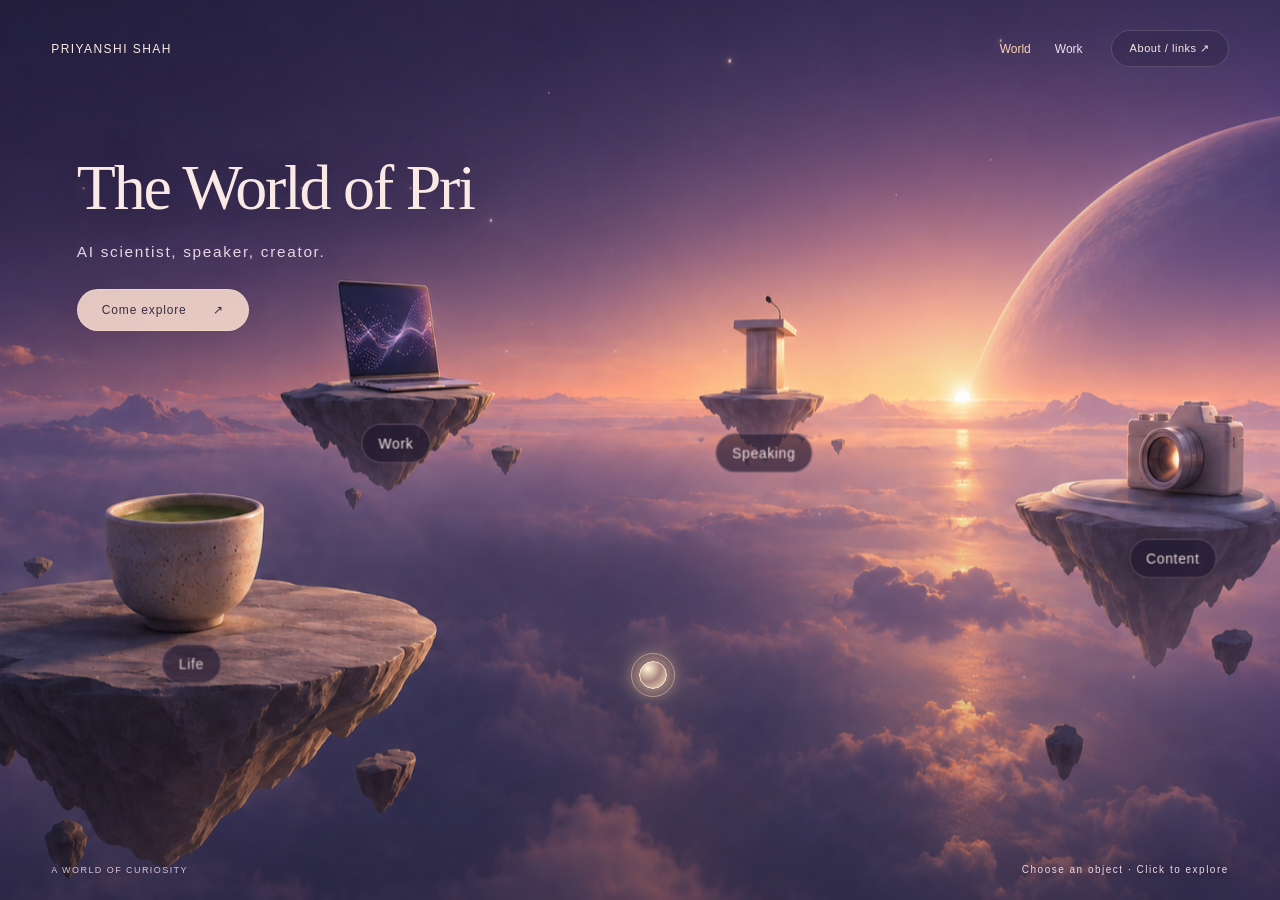
==== commit 2864b269: "Simplify Journey to four chapters and prevent focus label overlap" ====
--- a/index.html
+++ b/index.html
@@ -101,20 +101,25 @@
 .impact-stop{height:8%;z-index:2}.impact-stop .step-name{font-size:14px;font-weight:500;width:160px;white-space:normal;bottom:95%;padding:7px 9px;gap:4px}.impact-stop .mini-stone{height:32%;background:linear-gradient(145deg,#b18b9c,#4a3457);border-color:#ffd4b777}.impact-stop .platform-light{top:25%}.impact-stop[aria-current=true] .mini-stone{box-shadow:4px 7px 0 #35233d,0 0 35px #ffd19a77}.impact-stop[aria-current=true] .step-name{background:#49364dcc;border-color:#ffe5c57a}.journey-stage{transition:transform 1.2s cubic-bezier(.25,.7,.2,1)}#journeyBall{transition:none;will-change:left,top;z-index:4}
 #journeyPanel{position:fixed;left:50%!important;top:50%!important;transform:translate(-50%,-50%);width:min(380px,calc(100vw - 36px));max-height:70vh;z-index:8;padding:25px;background:linear-gradient(140deg,#51405cf2,#2b223bee)}#journeyPanel h2{font-family:Arial,Helvetica,sans-serif;font-size:25px;font-weight:500}body.details-open #impactCue{visibility:hidden}
 @media(max-width:650px){#impactCue{top:25%;width:88vw}#impactTitle{font-size:23px}#impactBrief{font-size:13px}.chapter-focused .journey-intro h1{font-size:27px}.impact-stop .step-name{font-size:14px}#journeyPanel{bottom:auto!important;max-height:62vh}.step-name{font-size:18px}}
+
+/* Four readable chapters, one short continuous tour. */
+.journey-stage{min-width:1000px;transition:transform 1.25s cubic-bezier(.22,.65,.3,1)}.journey-intro{top:14%;transition:opacity .5s}.journey-intro h1{font-size:clamp(35px,4.2vw,64px);font-weight:300}.journey-intro p{font-size:16px}.chapter-focused .journey-intro{opacity:0;pointer-events:none}
+.step-name{font-size:clamp(14px,1.35vw,19px);gap:7px;font-weight:400;white-space:nowrap;max-width:none}.step-name small{font-size:12px;color:#f0dae6}.brand-plate{width:137px;height:37px}.chapter-focused .journey-stop{opacity:.45!important}.chapter-focused .journey-stop.group-active{opacity:1!important}.chapter-focused .journey-stop .step-name{opacity:0;visibility:hidden;pointer-events:none}.journey-stop .step-name{transition:opacity .6s}.journey-stop[aria-current=true]:after{opacity:1}
+#impactCue{position:absolute;left:6%;top:24%;transform:none;width:min(420px,40vw);text-align:left;pointer-events:auto;text-shadow:0 2px 15px #1b152b;z-index:4}#impactCue h2{font:400 clamp(24px,2.7vw,39px)/1.18 Arial,sans-serif;letter-spacing:-.025em;margin:21px 0}#focusBrand .brand-plate{width:155px;height:39px}.focus-metric{display:flex;align-items:baseline;gap:14px;flex-wrap:wrap;margin:16px 0}#impactMetric{font-size:clamp(34px,4.5vw,64px);font-weight:400;line-height:1;color:#ffd3ad;letter-spacing:-.03em}#impactBrief{display:inline;font-size:16px;margin:0;color:#f5e3ef;max-width:250px}#focusTags{display:flex;gap:14px;flex-wrap:wrap;margin:22px 0;font-size:13px;color:#e4ccde}#focusTags span+span{border-left:1px solid #e6c8db66;padding-left:14px}#exploreChapter{background:#33273f80;border-radius:8px;font-size:13px;padding:12px 19px}
+#researchLink{position:absolute;bottom:65px;left:4%;border:0;background:none;font-size:12px;color:#e7cfdf;padding:0}.tour-controls{left:auto;right:4%;transform:none;bottom:24px;background:#2b223caa}.tour-controls button{font-size:12px}#tourStatus:empty{display:none}.journey-back{bottom:26px}
+#journeyPanel{position:fixed;inset:0!important;margin:auto;transform:none!important;width:min(430px,calc(100vw - 36px));max-height:75vh;height:fit-content;padding:30px;z-index:20}#journeyPanel:not([open]){display:none}#journeyPanel::backdrop{background:#120d2770;backdrop-filter:blur(5px)}#journeyPanel h2{font:400 28px/1.25 Arial,sans-serif;margin:20px 0 14px}#journeyPanel p{font-size:15px;line-height:1.7}#journeyCategory{margin-top:20px;font-size:10px;line-height:1.5}#chapterTags{display:block;margin:18px 0;padding-left:20px;color:#ecd9e7;font-size:14px;line-height:1.8}#journeyPanel a{font-size:13px}.journey-quick{display:none}
+@media(max-width:650px){.journey-stage{min-width:900px}.journey-intro{top:12%}.journey-intro h1{font-size:33px;max-width:330px}.journey-intro p{font-size:13px;max-width:310px}.journey-quick{position:absolute;top:35%;left:6%;right:6%;display:grid;grid-template-columns:1fr 1fr;gap:12px}.journey-quick button{text-align:left;border:1px solid #eed1dc3d;border-radius:12px;background:#31243dcc;backdrop-filter:blur(10px);padding:15px 12px;color:#f5e3ed;display:flex;flex-direction:column;gap:8px}.journey-quick strong{font-size:14px}.journey-quick span{font-size:13px}.journey-quick small{font-size:11px;line-height:1.5;color:#ddc4d8}.chapter-focused .journey-quick{display:none}.journey-stage .step-name{opacity:0!important}#impactCue{left:7%;top:19%;width:85%}#impactCue h2{font-size:29px;max-width:330px}#impactMetric{font-size:48px}#impactBrief{font-size:15px}#focusTags{font-size:12px;margin:16px 0}.tour-controls{bottom:70px;left:6%;right:6%;width:auto}.journey-back{bottom:24px;left:6%}#researchLink{bottom:120px;left:6%}#journeyPanel{bottom:0!important;max-height:75vh}}
 </style></head><body>
 <div id="viewport"><div id="scene"><img src="assets/pri-world.png" alt="" fetchpriority="high" id="art"><button class="spot" style="left:32%;top:38%" data-story="work" aria-label="Explore AI and work"><span class="label">Work</span></button><button class="spot" style="left:59%;top:39%" data-story="speaking" aria-label="Explore speaking"><span class="label">Speaking</span></button><button class="spot" style="left:89%;top:50%" data-story="content" aria-label="Explore content"><span class="label">Content</span></button><button class="spot" style="left:17%;top:61%" data-story="life" aria-label="Explore beyond the screen"><span class="label">Life</span></button></div></div><div id="shade"></div><div class="orb" aria-hidden="true"></div>
 <svg id="guideTrail" aria-hidden="true"><path id="guidePath" pathLength="1" /></svg><header><a class="name" href="/">PRIYANSHI SHAH</a><nav class="world-nav" aria-label="Main navigation"><a href="#world" id="navWorld">World</a><a href="#work/journey" id="navJourney">Work</a></nav><button class="quiet" id="about">About / links ↗</button></header>
 <main><section class="hero" aria-labelledby="title"><h1 id="title">The World of Pri</h1><p class="subtitle">AI scientist, speaker, creator.</p><button class="explore" id="enter">Come explore <span>↗</span></button></section><nav id="mobileNav" aria-label="Explore the world"><button data-story="work">Work</button><button data-story="speaking">Speaking</button><button data-story="content">Content</button><button data-story="life">Life</button></nav></main>
 <footer><span class="index">A WORLD OF CURIOSITY</span><span class="hint" id="hint">Choose an object · Click to explore</span><button class="quiet" id="reset" hidden>Back to the view ↗</button></footer>
 
-<section id="journey" hidden aria-labelledby="journeyTitle">
-<div class="journey-scroll"><div class="journey-stage"><img class="journey-art" src="assets/journey-world.png" alt="" decoding="async">
-<div class="journey-platforms" aria-label="Explore my AI career"><button class="journey-stop" id="step-speech" data-step="speech" style="--x:23%;--y:70%;--w:26%" aria-expanded="false" aria-controls="journeyPanel"><span class="step-name"><span class="brand-plate "><img src="assets/brands/thoughtworks.svg" alt="Thoughtworks"></span><span>Large-scale<br>open-source ASR</span></span><span class="platform-light" aria-hidden="true"></span></button><button class="journey-stop" id="step-education" data-step="education" style="--x:44.7%;--y:61.8%;--w:17%" aria-expanded="false" aria-controls="journeyPanel"><span class="step-name"><span class="brand-plate ucsd"><img src="assets/brands/ucsd.png" alt="UC San Diego"></span><span>MS in Data Science</span></span><span class="platform-light" aria-hidden="true"></span></button><button class="journey-stop" id="step-health" data-step="health" style="--x:62.5%;--y:57.3%;--w:12%" aria-expanded="false" aria-controls="journeyPanel"><span class="step-name"><span class="brand-plate "><img src="assets/brands/ziva.png" alt="Ziva Health"></span><span>Health AI</span></span><span class="platform-light" aria-hidden="true"></span></button><button class="journey-stop" id="step-agents" data-step="agents" style="--x:76.2%;--y:54.6%;--w:10%" aria-expanded="false" aria-controls="journeyPanel"><span class="step-name"><span class="brand-plate "><img src="assets/brands/microsoft.jpg" alt="Microsoft"></span><span>Agents & evals</span></span><span class="platform-light" aria-hidden="true"></span></button><button class="journey-stop" id="step-research" data-step="research" style="--x:89%;--y:52.5%;--w:8.5%" aria-expanded="false" aria-controls="journeyPanel"><span class="step-name"><span class="research-symbol" aria-hidden="true">✧</span><span>Research</span></span><span class="platform-light" aria-hidden="true"></span></button><button class="journey-stop side-stop" id="step-venture" data-step="venture" style="--x:35.8%;--y:82%;--w:11%" aria-expanded="false" aria-controls="journeyPanel"><span class="mini-stone" aria-hidden="true"></span><span class="step-name"><span>Student Entrepreneur</span><small>UC San Diego</small></span><span class="platform-light" aria-hidden="true"></span></button><button class="journey-stop side-stop" id="step-product" data-step="product" style="--x:52.5%;--y:78%;--w:11%" aria-expanded="false" aria-controls="journeyPanel"><span class="mini-stone" aria-hidden="true"></span><span class="step-name"><span>MicroMBA · Rady</span><small>UC San Diego</small></span><span class="platform-light" aria-hidden="true"></span></button><svg class="branch-paths" viewBox="0 0 1000 1000" preserveAspectRatio="none" aria-hidden="true"><path d="M447 618 Q330 690 358 820 M447 618 Q560 670 525 780"/></svg></div><div id="journeyBall" class="guide-ball" aria-hidden="true" style="left:23%;top:68%"></div>
-<article id="journeyPanel" hidden aria-labelledby="journeyHeading"><button class="chapter-close" aria-label="Close chapter">×</button><div class="eyebrow" id="journeyCategory"></div><div id="chapterBrand"></div><h2 id="journeyHeading"></h2><p id="journeyCopy"></p><div class="chapter-tags" id="chapterTags"></div><a href="https://www.linkedin.com/in/priyanshishah-184/" target="_blank" rel="noopener noreferrer">More about my work ↗</a></article>
-</div></div>
-<div class="journey-intro"><div class="eyebrow">WORLD / AI &amp; WORK</div><h1 id="journeyTitle" tabindex="-1">Building what’s next in AI.</h1><p>Speech. Health. Agents. Research. From science to real products.</p></div>
-<a class="journey-back" href="#world">← Back to world</a><div id="impactCue" hidden><span id="impactCompany"></span><strong id="impactTitle"></strong><span id="impactBrief"></span></div><div class="tour-controls" role="group" aria-label="Guided journey"><button id="tourToggle" aria-label="Pause guided tour">Ⅱ Pause</button><span id="tourStatus" role="status" aria-live="polite">Your AI journey</span><button id="tourOverview">Full view ↗</button><div class="tour-progress" aria-hidden="true"><span id="tourProgress"></span></div></div>
-</section>
+<section id="journey" hidden aria-labelledby="journeyTitle"><div class="journey-scroll"><div class="journey-stage"><img class="journey-art" src="assets/journey-four-world.png" alt="" decoding="async"><div class="journey-platforms" aria-label="Explore my career"><button class="journey-stop" id="step-speech" data-step="speech" style="--x:23%;--y:70%;--w:26%" aria-label="Explore Thoughtworks: Open-source ASR" aria-controls="impactCue"><span class="step-name"><span class="brand-plate "><img src="assets/brands/thoughtworks.svg" alt="Thoughtworks"></span><span>Open-source ASR</span><small>23 Indic languages</small></span><span class="platform-light" aria-hidden="true"></span></button><button class="journey-stop" id="step-education" data-step="education" style="--x:46%;--y:62%;--w:17%" aria-label="Explore UC San Diego: MS Data Science" aria-controls="impactCue"><span class="step-name"><span class="brand-plate ucsd"><img src="assets/brands/ucsd.png" alt="UC San Diego"></span><span>MS Data Science</span><small>StartR winner · MicroMBA</small></span><span class="platform-light" aria-hidden="true"></span></button><button class="journey-stop" id="step-health" data-step="health" style="--x:65%;--y:57%;--w:12%" aria-label="Explore Ziva Health: AI & product leadership" aria-controls="impactCue"><span class="step-name"><span class="brand-plate "><img src="assets/brands/ziva.png" alt="Ziva Health"></span><span>AI & product leadership</span><small>Health AI</small></span><span class="platform-light" aria-hidden="true"></span></button><button class="journey-stop" id="step-agents" data-step="agents" style="--x:83%;--y:54%;--w:11%" aria-label="Explore Microsoft: Agents · Models" aria-controls="impactCue"><span class="step-name"><span class="brand-plate "><img src="assets/brands/microsoft.jpg" alt="Microsoft"></span><span>Agents · Models</span><small>Evaluation</small></span><span class="platform-light" aria-hidden="true"></span></button></div><div id="journeyBall" class="guide-ball" aria-hidden="true" style="left:23%;top:68%"></div></div></div>
+<div class="journey-intro"><div class="eyebrow">WORLD / AI &amp; WORK</div><h1 id="journeyTitle" tabindex="-1">Building what’s next in AI.</h1><p>Research depth. Product thinking. Real-world impact.</p></div>
+<div id="impactCue" hidden><div id="focusBrand"></div><h2 id="impactTitle"></h2><div class="focus-metric"><strong id="impactMetric"></strong><span id="impactBrief"></span></div><div id="focusTags"></div><button class="quiet" id="exploreChapter">Explore work ↗</button></div>
+<nav class="journey-quick" aria-label="Career chapters"><button data-quick="speech"><strong>Thoughtworks</strong><span>Open-source ASR</span><small>23 Indic languages</small></button><button data-quick="education"><strong>UC San Diego</strong><span>MS Data Science</span><small>StartR winner · MicroMBA</small></button><button data-quick="health"><strong>Ziva Health</strong><span>AI & product leadership</span><small>Health AI</small></button><button data-quick="agents"><strong>Microsoft</strong><span>Agents · Models</span><small>Evaluation</small></button></nav><a class="journey-back" href="#world">← Back to world</a><button id="researchLink">Research across the journey ↗</button><div class="tour-controls" role="group" aria-label="Guided journey"><button id="tourToggle">▶ Play 15-second tour</button><span id="tourStatus" role="status" aria-live="polite"></span><button id="tourOverview" hidden>Skip tour ↗</button><div class="tour-progress" aria-hidden="true"><span id="tourProgress"></span></div></div>
+<dialog id="journeyPanel" aria-labelledby="journeyHeading"><button class="chapter-close" aria-label="Close details">×</button><div id="chapterBrand"></div><div class="eyebrow" id="journeyCategory"></div><h2 id="journeyHeading"></h2><p id="journeyCopy"></p><ul id="chapterTags"></ul><a href="https://www.linkedin.com/in/priyanshishah-184/" target="_blank" rel="noopener noreferrer">More about my work ↗</a></dialog></section>
 <div id="travel" aria-hidden="true"><svg><path pathLength="1" id="travelPath" /></svg><div class="guide-ball" id="travelBall"></div></div>
 <dialog id="detail" aria-labelledby="detailTitle"><button class="close" aria-label="Close introduction">×</button><div class="eyebrow" id="category"></div><h2 id="detailTitle"></h2><p id="detailText"></p><div class="links" id="detailLinks"></div></dialog>
 <script>
@@ -172,44 +177,33 @@
  agents:{category:'MICROSOFT / SENIOR APPLIED SCIENTIST',title:'Building the next wave of AI.',copy:'Working on AI agents, language models and evaluation—bringing scientific thinking into intelligent systems.',tags:['Agents','Language models','Evaluation'],brand:'microsoft.jpg'},
  research:{category:'RESEARCH / ACROSS THE JOURNEY',title:'A scientific thread throughout.',copy:'Research connects my work in speech, data science and AI. A continuing practice of asking questions, experimenting and building.',tags:['Speech research','AI research','Experimentation'],brand:null}
 };
-const impactGroups={
- speech:[['asr','Large-scale open-source ASR','Built an open-source speech recognition ecosystem.'],['indic','23 Indic languages','Built the first and largest open-source speech recognition system spanning 23 Indic languages.'],['speechresearch','Speech research','Research and engineering behind open-source speech AI.']],
- education:[['venture','Student Entrepreneur','StartR Demo Day Winner'],['startr','StartR Demo Day Winner','Entrepreneurship at UC San Diego.'],['product','MicroMBA · Rady','Business thinking alongside data science.'],['ucsdresearch','Research','Scientific exploration at UC San Diego.']],
- health:[['healthlead','AI & product strategy','Led AI and product strategy at Ziva Health.'],['healthsystem','Health AI','Built AI into a connected health product ecosystem.']],
- agents:[['agentwork','AI agents','Building intelligent systems at Microsoft.'],['models','Language models','Applied science for language-model systems.'],['evalwork','AI evaluation','Evaluating the systems we build.']],
- research:[['scientific','Research across the journey','From speech and data science to AI systems.'],['applied','Applied science','Connecting experiments with real-world products.']]
+const focusChapters={
+ speech:{title:'Open-source speech, at scale.',metric:'23',brief:'Indic languages',tags:['Speech recognition','Open-source ecosystem']},
+ education:{title:'Science, with a founder’s mindset.',metric:'MS',brief:'Data Science · UC San Diego',tags:['StartR Demo Day Winner','MicroMBA · Rady']},
+ health:{title:'From AI to a health product.',metric:'AI + product',brief:'Leadership at Ziva Health',tags:['Health AI','Product strategy']},
+ agents:{title:'Building the next wave of AI.',metric:'Microsoft',brief:'Senior Applied Scientist',tags:['AI agents','Language models','Evaluation']}
 };
-const impactParents={};
-document.querySelectorAll('.side-stop').forEach(b=>b.remove());
-for(const [parent,points] of Object.entries(impactGroups)){const main=document.querySelector('#step-'+parent),px=parseFloat(main.style.getPropertyValue('--x')),py=parseFloat(main.style.getPropertyValue('--y'));points.forEach(([key,title,brief],i)=>{impactParents[key]=parent;journeySteps[key]={...journeySteps[parent],title,copy:journeySteps[key]?.copy||brief,tags:journeySteps[key]?.tags||journeySteps[parent].tags};journeySteps[key].brief=brief;const b=document.createElement('button');b.id='step-'+key;b.className='journey-stop side-stop impact-stop';b.dataset.step=key;b.hidden=true;const x=Math.max(9,Math.min(92,px+(i-(points.length-1)/2)*12));const y=Math.min(86,py+17+(i%2)*4);b.style.setProperty('--x',x+'%');b.style.setProperty('--y',y+'%');b.style.setProperty('--w','10%');b.setAttribute('aria-controls','journeyPanel');b.setAttribute('aria-expanded','false');const stone=document.createElement('span');stone.className='mini-stone';stone.setAttribute('aria-hidden','true');const label=document.createElement('span');label.className='step-name';label.textContent=title;const light=document.createElement('span');light.className='platform-light';light.setAttribute('aria-hidden','true');b.append(stone,label,light);document.querySelector('.journey-platforms').append(b)})}
 const journeyTabs=[...document.querySelectorAll('[data-step]')],journeyPanel=document.querySelector('#journeyPanel'),journeyBall=document.querySelector('#journeyBall'),journeyScroll=document.querySelector('.journey-scroll'),journeyStage=document.querySelector('.journey-stage');
-document.querySelector('#journey').append(journeyPanel);
-const tourOrder=Object.keys(impactGroups).flatMap(parent=>[parent,...impactGroups[parent].map(p=>p[0])]);
-const tourToggle=document.querySelector('#tourToggle'),tourStatus=document.querySelector('#tourStatus'),tourProgress=document.querySelector('#tourProgress');
-let selectedChapter=null,travelTimer=null,travelAnimation=null,tourTimer=null,tourRunning=false,tourIndex=-1,tourProgressAnimation=null,tourCompleted=false;
-const CHAPTER_TIME=3100;let ballHop=null;
+const tourOrder=['speech','education','health','agents'],tourToggle=document.querySelector('#tourToggle'),tourStatus=document.querySelector('#tourStatus'),tourProgress=document.querySelector('#tourProgress'),overviewButton=document.querySelector('#tourOverview');
+let selectedChapter=null,travelTimer=null,travelAnimation=null,tourTimer=null,tourRunning=false,tourIndex=-1,tourProgressAnimation=null,tourCompleted=false,ballHop=null;
+const CHAPTER_TIME=3750;
 function isJourney(){return document.body.classList.contains('journey-view')}
-function positionChapter(){if(!selectedChapter||journeyPanel.hidden)return;const b=document.querySelector('#step-'+selectedChapter),x=parseFloat(b.style.getPropertyValue('--x'))/100*journeyStage.clientWidth,y=parseFloat(b.style.getPropertyValue('--y'))/100*journeyStage.clientHeight;journeyPanel.style.left=Math.max(18,Math.min(journeyStage.clientWidth-journeyPanel.offsetWidth-18,x-journeyPanel.offsetWidth/2))+'px';journeyPanel.style.top=Math.max(165,y-journeyPanel.offsetHeight-100)+'px'}
-function focusChapter(key){const b=document.querySelector('#step-'+key),x=parseFloat(b.style.getPropertyValue('--x')),y=parseFloat(b.style.getPropertyValue('--y'));journeyStage.style.transformOrigin=`${x}% ${y}%`;journeyStage.style.transform=motionPreference.matches||innerWidth<=650?'none':'scale(1.22)';document.body.classList.add('chapter-focused');journeyScroll.scrollTo({left:Math.max(0,x/100*journeyStage.clientWidth-journeyScroll.clientWidth/2),behavior:motionPreference.matches?'instant':'smooth'})}
-function jumpBall(b){const x=parseFloat(b.style.getPropertyValue('--x')),y=parseFloat(b.style.getPropertyValue('--y'))-2,sx=parseFloat(journeyBall.style.left)||23,sy=parseFloat(journeyBall.style.top)||68;ballHop?.cancel();journeyBall.style.left=x+'%';journeyBall.style.top=y+'%';if(motionPreference.matches)return;const arc=Array.from({length:25},(_,i)=>{const t=i/24;return{left:(sx+(x-sx)*t)+'%',top:(sy+(y-sy)*t-Math.sin(Math.PI*t)*10)+'%',transform:`translate(-50%,-100%) scale(${1+Math.sin(Math.PI*t)*.15})`,offset:t}});ballHop=journeyBall.animate(arc,{duration:850,easing:'ease-in-out'});}
-function selectStep(key,manual=true){if(manual)pauseTour();selectedChapter=key;const chapter=journeySteps[key];document.querySelector('#journeyCategory').textContent=chapter.category;document.querySelector('#journeyHeading').textContent=chapter.title;document.querySelector('#journeyCopy').textContent=chapter.copy;document.querySelector('#chapterTags').replaceChildren(...chapter.tags.map(tag=>{const span=document.createElement('span');span.textContent=tag;return span}));const brand=document.querySelector('#chapterBrand');brand.replaceChildren();if(chapter.brand){const plate=document.createElement('span');plate.className='brand-plate'+(chapter.brand==='ucsd.png'?' ucsd':'');const logo=document.createElement('img');logo.src='assets/brands/'+chapter.brand;logo.alt=chapter.category.split(' / ')[0];plate.append(logo);brand.append(plate)}journeyPanel.hidden=!manual;document.body.classList.toggle('details-open',manual);const parent=impactParents[key]||key;journeyTabs.forEach(b=>{const same=(impactParents[b.dataset.step]||b.dataset.step)===parent;b.classList.toggle('group-active',same);if(b.classList.contains('impact-stop'))b.hidden=!same;b.setAttribute('aria-expanded',manual&&b.dataset.step===key);b.setAttribute('aria-current',b.dataset.step===key?'true':'false')});const cue=document.querySelector('#impactCue');cue.hidden=manual;document.querySelector('#impactCompany').textContent=journeySteps[parent].category.split(' / ')[0];document.querySelector('#impactTitle').textContent=chapter.title;document.querySelector('#impactBrief').textContent=chapter.brief||(key==='speech'?'Speech recognition across 23 Indic languages.':chapter.copy);const b=document.querySelector('#step-'+key);jumpBall(b);focusChapter(key);positionChapter();if(manual){tourIndex=tourOrder.indexOf(key);tourStatus.textContent='Explore at your pace'}}
+function setBrand(container,chapter){container.replaceChildren();if(!chapter.brand)return;const plate=document.createElement('span');plate.className='brand-plate'+(chapter.brand==='ucsd.png'?' ucsd':'');const img=document.createElement('img');img.src='assets/brands/'+chapter.brand;img.alt=chapter.category.split(' / ')[0];plate.append(img);container.append(plate)}
+function jumpBall(b){const x=parseFloat(b.style.getPropertyValue('--x')),y=parseFloat(b.style.getPropertyValue('--y'))-2,sx=parseFloat(journeyBall.style.left)||23,sy=parseFloat(journeyBall.style.top)||68;ballHop?.cancel();journeyBall.style.left=x+'%';journeyBall.style.top=y+'%';if(motionPreference.matches)return;ballHop=journeyBall.animate(Array.from({length:25},(_,i)=>{const t=i/24;return{left:(sx+(x-sx)*t)+'%',top:(sy+(y-sy)*t-Math.sin(Math.PI*t)*3)+'%',offset:t}}),{duration:1000,easing:'ease-in-out'})}
+function focusChapter(key){const b=document.querySelector('#step-'+key),x=parseFloat(b.style.getPropertyValue('--x'));journeyStage.style.transformOrigin=x+'% 65%';journeyStage.style.transform=motionPreference.matches||innerWidth<=650?'none':'scale(1.12)';journeyScroll.scrollTo({left:Math.max(0,x/100*journeyStage.clientWidth-journeyScroll.clientWidth*.6),behavior:motionPreference.matches?'instant':'smooth'});document.body.classList.add('chapter-focused')}
+function selectStep(key,manual=true){if(manual)pauseTour();selectedChapter=key;journeyPanel.close();const c=focusChapters[key];setBrand(document.querySelector('#focusBrand'),journeySteps[key]);document.querySelector('#impactTitle').textContent=c.title;document.querySelector('#impactMetric').textContent=c.metric;document.querySelector('#impactBrief').textContent=c.brief;document.querySelector('#focusTags').replaceChildren(...c.tags.map(t=>{const n=document.createElement('span');n.textContent=t;return n}));document.querySelector('#impactCue').hidden=false;journeyTabs.forEach(b=>{b.classList.toggle('group-active',b.dataset.step===key);b.setAttribute('aria-current',b.dataset.step===key?'true':'false')});jumpBall(document.querySelector('#step-'+key));focusChapter(key);overviewButton.hidden=false;overviewButton.textContent=tourRunning?'Skip tour ↗':'Full view ↗';if(manual){tourIndex=tourOrder.indexOf(key);tourStatus.textContent='Explore at your pace'}}
+function openChapter(key){pauseTour();const c=journeySteps[key];setBrand(document.querySelector('#chapterBrand'),c);document.querySelector('#journeyCategory').textContent=c.category;document.querySelector('#journeyHeading').textContent=c.title;document.querySelector('#journeyCopy').textContent=c.copy;const tags=key==='education'?['MS in Data Science','Student Entrepreneur · StartR Demo Day Winner','MicroMBA · Rady','Research at UC San Diego']:c.tags;document.querySelector('#chapterTags').replaceChildren(...tags.map(t=>{const li=document.createElement('li');li.textContent=t;return li}));journeyPanel.showModal()}
+document.querySelector('#exploreChapter').onclick=()=>openChapter(selectedChapter);document.querySelector('#researchLink').onclick=()=>openChapter('research');journeyPanel.querySelector('button').onclick=()=>journeyPanel.close();
 function clearTourClock(){clearTimeout(tourTimer);tourTimer=null;tourProgressAnimation?.cancel();tourProgressAnimation=null}
-function pauseTour(){clearTourClock();tourRunning=false;tourToggle.textContent=tourCompleted?'↻ Replay':'▶ Play';tourToggle.setAttribute('aria-label',tourCompleted?'Replay guided tour':'Play guided tour');if(!tourCompleted)tourStatus.textContent='Tour paused'}
-function showOverview(){ballHop?.cancel();document.querySelector('#impactCue').hidden=true;document.body.classList.remove('details-open');journeyTabs.forEach(b=>{b.classList.remove('group-active');if(b.classList.contains('impact-stop'))b.hidden=true});journeyPanel.hidden=true;journeyTabs.forEach(b=>b.setAttribute('aria-expanded','false'));journeyStage.style.transform='none';document.body.classList.remove('chapter-focused');journeyScroll.scrollTo({left:0,behavior:motionPreference.matches?'instant':'smooth'});selectedChapter=null}
-function finishTour(){pauseTour();tourCompleted=true;showOverview();tourToggle.textContent='↻ Replay';tourToggle.setAttribute('aria-label','Replay guided tour');tourStatus.textContent='Your AI journey';tourProgress.style.transform='scaleX(1)'}
-function tourNext(){if(!tourRunning||!isJourney())return;tourIndex++;if(tourIndex>=tourOrder.length){finishTour();return}selectStep(tourOrder[tourIndex],false);tourStatus.textContent=`${tourIndex+1} / ${tourOrder.length} · Guided tour`;tourProgressAnimation=tourProgress.animate([{transform:'scaleX(0)'},{transform:'scaleX(1)'}],{duration:CHAPTER_TIME,fill:'forwards'});tourTimer=setTimeout(tourNext,CHAPTER_TIME)}
-function startTour(restart=false){clearTourClock();tourRunning=true;tourCompleted=false;if(restart)tourIndex=-1;else if(selectedChapter)tourIndex=tourOrder.indexOf(selectedChapter)-1;tourToggle.textContent='Ⅱ Pause';tourToggle.setAttribute('aria-label','Pause guided tour');tourNext()}
-function initJourneyTour(){pauseTour();tourIndex=-1;tourCompleted=false;showOverview();journeyBall.style.left='23%';journeyBall.style.top='68%';tourProgress.style.transform='scaleX(0)';if(motionPreference.matches){tourStatus.textContent='Explore at your pace';return}tourStatus.textContent='Follow the light';tourTimer=setTimeout(()=>{if(isJourney())startTour(true)},1500)}
-tourToggle.onclick=()=>{if(tourRunning)pauseTour();else startTour(tourCompleted||tourIndex<0)};
-document.querySelector('#tourOverview').onclick=()=>{pauseTour();showOverview();tourStatus.textContent='Explore at your pace'};
-journeyTabs.forEach(b=>{b.onclick=()=>selectStep(b.dataset.step);b.onkeydown=e=>{const i=tourOrder.indexOf(b.dataset.step);let next;if(e.key==='ArrowRight')next=(i+1)%tourOrder.length;if(e.key==='ArrowLeft')next=(i+tourOrder.length-1)%tourOrder.length;if(next!==undefined){e.preventDefault();selectStep(tourOrder[next]);document.querySelector('#step-'+tourOrder[next]).focus({preventScroll:true})}}});
-function closeChapter(){pauseTour();const previous=selectedChapter;showOverview();if(previous)document.querySelector('#step-'+previous).focus({preventScroll:true})}
-journeyPanel.querySelector('button').onclick=closeChapter;
-journeyPanel.addEventListener('pointermove',()=>{if(tourRunning)pauseTour()});journeyPanel.addEventListener('focusin',()=>{if(tourRunning)pauseTour()});
-journeyScroll.addEventListener('pointermove',e=>{if(tourRunning&&e.pointerType==='mouse'&&(Math.abs(e.movementX)+Math.abs(e.movementY)>3)){pauseTour();journeyStage.style.transform='none'}});
-journeyScroll.addEventListener('pointerdown',()=>{if(tourRunning||tourTimer)pauseTour()});journeyScroll.addEventListener('wheel',()=>{if(tourRunning||tourTimer)pauseTour()},{passive:true});
-document.querySelector('#journey').addEventListener('keydown',e=>{if(e.key==='Tab'&&tourRunning)pauseTour();if(e.key==='Escape'&&!journeyPanel.hidden)closeChapter()});
-document.addEventListener('visibilitychange',()=>{if(document.hidden)pauseTour()});motionPreference.addEventListener('change',()=>{pauseTour();showOverview()});addEventListener('resize',()=>{positionChapter();if(selectedChapter)focusChapter(selectedChapter)});
+function pauseTour(){clearTourClock();tourRunning=false;tourToggle.textContent=tourCompleted?'↻ Replay tour':'▶ Play 15-second tour';tourToggle.setAttribute('aria-label','Play 15-second tour');if(selectedChapter)overviewButton.textContent='Full view ↗'}
+function showOverview(){ballHop?.cancel();journeyPanel.close();document.querySelector('#impactCue').hidden=true;document.body.classList.remove('chapter-focused');journeyTabs.forEach(b=>{b.classList.remove('group-active');b.setAttribute('aria-current','false')});journeyStage.style.transform='none';journeyScroll.scrollTo({left:0,behavior:motionPreference.matches?'instant':'smooth'});overviewButton.hidden=true;tourStatus.textContent='';selectedChapter=null}
+function finishTour(){pauseTour();tourCompleted=true;showOverview();tourToggle.textContent='↻ Replay tour';tourProgress.style.transform='scaleX(1)'}
+function tourNext(){if(!tourRunning||!isJourney())return;tourIndex++;if(tourIndex>=4){finishTour();return}selectStep(tourOrder[tourIndex],false);tourStatus.textContent=`0${tourIndex+1} / 04`;tourProgressAnimation=tourProgress.animate([{transform:`scaleX(${tourIndex/4})`},{transform:`scaleX(${(tourIndex+1)/4})`}],{duration:CHAPTER_TIME,fill:'forwards'});tourTimer=setTimeout(tourNext,CHAPTER_TIME)}
+function startTour(){clearTourClock();tourIndex=-1;tourCompleted=false;tourRunning=true;journeyPanel.close();tourToggle.textContent='Ⅱ Pause';tourToggle.setAttribute('aria-label','Pause tour');tourNext()}
+function initJourneyTour(){pauseTour();tourIndex=-1;tourCompleted=false;showOverview();journeyBall.style.left='23%';journeyBall.style.top='68%';tourProgress.style.transform='scaleX(0)';tourToggle.textContent='▶ Play 15-second tour';if(!motionPreference.matches)tourTimer=setTimeout(()=>{if(isJourney())startTour()},1800)}
+tourToggle.onclick=()=>{if(tourRunning)pauseTour();else startTour()};overviewButton.onclick=()=>{pauseTour();showOverview()};
+journeyTabs.forEach((b,i)=>{b.onclick=()=>selectStep(b.dataset.step);b.onkeydown=e=>{let n;if(e.key==='ArrowRight')n=(i+1)%4;if(e.key==='ArrowLeft')n=(i+3)%4;if(n!==undefined){e.preventDefault();selectStep(tourOrder[n]);journeyTabs[n].focus({preventScroll:true})}}});document.querySelectorAll('[data-quick]').forEach(b=>b.onclick=()=>selectStep(b.dataset.quick));
+document.querySelector('#journey').addEventListener('keydown',e=>{if(e.key==='Tab'&&(tourRunning||tourTimer))pauseTour()});journeyScroll.addEventListener('pointerdown',()=>{if(tourRunning||tourTimer)pauseTour()});journeyScroll.addEventListener('wheel',()=>{if(tourRunning||tourTimer)pauseTour()},{passive:true});document.addEventListener('visibilitychange',()=>{if(document.hidden)pauseTour()});motionPreference.addEventListener('change',()=>{pauseTour();showOverview()});addEventListener('resize',()=>{if(selectedChapter)focusChapter(selectedChapter)});
 function guideTo(spot){if(document.body.classList.contains('journey-view')||document.body.classList.contains('travelling'))return;const r=spot.getBoundingClientRect(),orb=document.querySelector('.orb'),path=document.querySelector('#guidePath');
 const tx=r.left+r.width*.5,ty=r.top+r.height*.61,sx=parseFloat(orb.style.left)||innerWidth*.51,sy=parseFloat(orb.style.top)||innerHeight*.75;
 if(Math.abs(tx-sx)+Math.abs(ty-sy)<5)return;
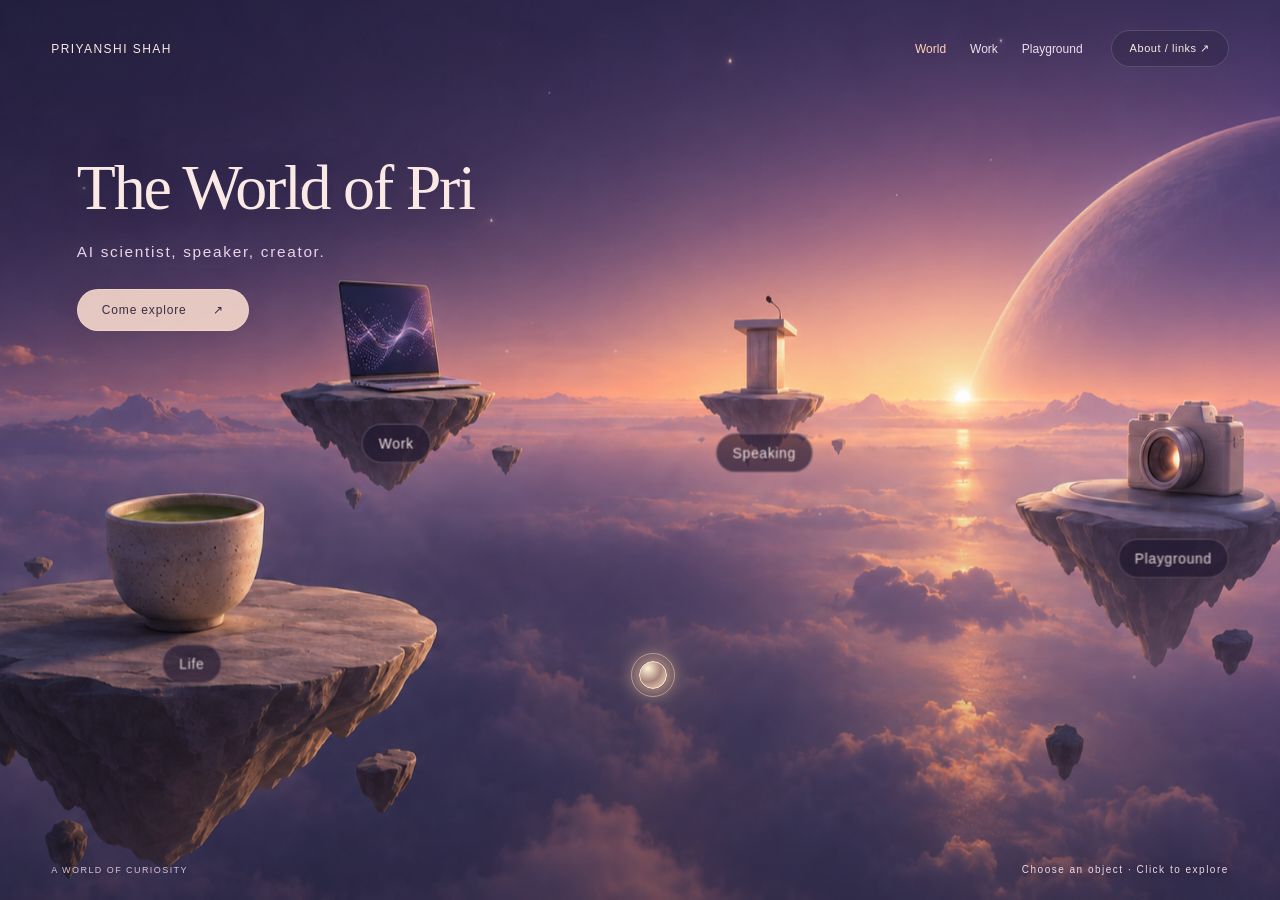
==== commit ad2d4054: "Add Playground gallery and improve Instagram embed recovery" ====
--- a/index.html
+++ b/index.html
@@ -109,10 +109,36 @@
 #researchLink{position:absolute;bottom:65px;left:4%;border:0;background:none;font-size:12px;color:#e7cfdf;padding:0}.tour-controls{left:auto;right:4%;transform:none;bottom:24px;background:#2b223caa}.tour-controls button{font-size:12px}#tourStatus:empty{display:none}.journey-back{bottom:26px}
 #journeyPanel{position:fixed;inset:0!important;margin:auto;transform:none!important;width:min(430px,calc(100vw - 36px));max-height:75vh;height:fit-content;padding:30px;z-index:20}#journeyPanel:not([open]){display:none}#journeyPanel::backdrop{background:#120d2770;backdrop-filter:blur(5px)}#journeyPanel h2{font:400 28px/1.25 Arial,sans-serif;margin:20px 0 14px}#journeyPanel p{font-size:15px;line-height:1.7}#journeyCategory{margin-top:20px;font-size:10px;line-height:1.5}#chapterTags{display:block;margin:18px 0;padding-left:20px;color:#ecd9e7;font-size:14px;line-height:1.8}#journeyPanel a{font-size:13px}.journey-quick{display:none}
 @media(max-width:650px){.journey-stage{min-width:900px}.journey-intro{top:12%}.journey-intro h1{font-size:33px;max-width:330px}.journey-intro p{font-size:13px;max-width:310px}.journey-quick{position:absolute;top:35%;left:6%;right:6%;display:grid;grid-template-columns:1fr 1fr;gap:12px}.journey-quick button{text-align:left;border:1px solid #eed1dc3d;border-radius:12px;background:#31243dcc;backdrop-filter:blur(10px);padding:15px 12px;color:#f5e3ed;display:flex;flex-direction:column;gap:8px}.journey-quick strong{font-size:14px}.journey-quick span{font-size:13px}.journey-quick small{font-size:11px;line-height:1.5;color:#ddc4d8}.chapter-focused .journey-quick{display:none}.journey-stage .step-name{opacity:0!important}#impactCue{left:7%;top:19%;width:85%}#impactCue h2{font-size:29px;max-width:330px}#impactMetric{font-size:48px}#impactBrief{font-size:15px}#focusTags{font-size:12px;margin:16px 0}.tour-controls{bottom:70px;left:6%;right:6%;width:auto}.journey-back{bottom:24px;left:6%}#researchLink{bottom:120px;left:6%}#journeyPanel{bottom:0!important;max-height:75vh}}
+
+/* Small chapter markers retain context without competing with the story. */
+.context-logo{position:absolute;top:108%;left:50%;transform:translateX(-50%);opacity:0;visibility:hidden;pointer-events:none;transition:opacity .4s}
+.context-logo .brand-plate{width:96px;height:28px;padding:6px 8px;box-shadow:0 3px 14px #15102640}.context-logo .brand-plate.ucsd{padding:6px}.context-logo .brand-plate:has(img[src$="microsoft.jpg"]){padding:0 4px}.context-logo .brand-plate img[src$="microsoft.jpg"]{max-height:28px}
+.chapter-focused .journey-stop.visited{opacity:1!important}.chapter-focused .journey-stop.visited .context-logo{opacity:.85;visibility:visible}
+@media(max-width:650px){.context-logo .brand-plate{width:88px;height:26px}}
+
+#contentWorld{position:fixed;inset:0;z-index:4;overflow:auto;background:#241e37}#contentWorld[hidden]{display:none}.content-art{position:absolute;inset:0;width:100%;height:100%;object-fit:fill;pointer-events:none}.content-view .hero,.content-view footer,.content-view #mobileNav,.content-view .orb,.content-view #guideTrail{visibility:hidden}.content-view header #about{display:none}.content-intro{position:absolute;top:13%;left:7%;right:7%;text-align:center}.content-intro h1{font:300 clamp(40px,4.4vw,68px)/1.1 Arial,sans-serif;letter-spacing:-.02em;margin:12px 0}.content-intro p{font-size:15px;letter-spacing:.05em;color:#e2cddd;margin:16px 0}.content-intro a{color:#ffd8c0;font-size:13px;text-decoration:none}
+.clip-gallery{position:absolute;left:7%;width:55%;top:32%;display:grid;grid-template-columns:repeat(3,minmax(0,1fr));gap:20px;align-items:start;perspective:1200px}.clip-card{position:relative;min-width:0;aspect-ratio:9/16;border:1px solid #f2d6e378;border-radius:14px;overflow:hidden;background:linear-gradient(145deg,#332648d9,#a7759470,#49335bda);box-shadow:0 24px 45px #100d274a,0 1px 0 #fff1d82e inset;transition:transform .4s,box-shadow .4s}.clip-card:nth-child(2){margin-top:16px;background:linear-gradient(150deg,#f1ba9455,#40304fea 40%,#886089bb)}.clip-card:nth-child(3){margin-top:32px;background:linear-gradient(160deg,#231d43db,#ba7d9655,#343051dd)}.clip-card:hover{transform:translateY(-7px);box-shadow:0 20px 55px #ffcfa92f}.clip-card video{width:100%;height:100%;object-fit:cover;display:block}.clip-card video[hidden]{display:none}.clip-placeholder{position:absolute;inset:0;display:flex;align-items:center;justify-content:center;flex-direction:column;gap:14px;background:radial-gradient(ellipse at 25% 25%,#ffcba330,transparent 60%);backdrop-filter:blur(8px);color:#ebd8e9}.clip-placeholder span{font:300 42px Georgia;opacity:.65}.clip-placeholder p{font-size:12px;letter-spacing:.08em;margin:0}.clip-placeholder[hidden]{display:none}.clip-status{position:absolute;left:12px;top:12px;font-size:10px;letter-spacing:.12em;color:#f5d3bf;background:#2e223e99;border-radius:20px;padding:7px 9px;pointer-events:none}.clip-source{position:absolute;right:12px;top:12px;z-index:2;color:#fff1df;font-size:13px;background:#2e223eaa;padding:7px 9px;border-radius:20px;text-decoration:none}.content-bottom{position:absolute;bottom:28px;left:4%;right:4%;display:flex;justify-content:space-between;align-items:center;gap:20px}.content-bottom a{font-size:13px;color:#f9dbc7;text-decoration:none}.content-bottom button{border:1px solid #f0cad54d;background:#30253ac7;border-radius:25px;padding:11px 16px;font-size:12px}.content-bottom button[hidden]{display:none}
+@media(prefers-reduced-motion:no-preference){.content-view #contentWorld{animation:world-arrive .8s ease-out}}
+@media(max-width:650px){.world-nav{gap:12px}.name{font-size:9px}#contentWorld{min-height:100dvh}.content-art{position:fixed;object-fit:cover;object-position:65% center;opacity:.8}.content-intro{top:105px;text-align:left}.content-intro h1{font-size:42px}.content-intro p{font-size:13px;line-height:1.6;max-width:270px}.clip-gallery{position:relative;top:auto;left:auto;width:auto;margin:290px 7% 100px;grid-template-columns:repeat(3,210px);overflow-x:auto;padding:10px 0 35px;gap:16px;scroll-snap-type:x mandatory}.clip-card{scroll-snap-align:center}.clip-card:nth-child(n){margin-top:0}.content-bottom{position:relative;bottom:auto;margin:20px 7% 30px;left:auto;right:auto;flex-wrap:wrap}}
+
+/* Instagram posts remain real embeds, with direct links always available. */
+.clip-gallery{width:62%;top:34%;display:flex;align-items:flex-start;overflow-x:auto;scroll-snap-type:x mandatory;padding:4px 2px 18px;gap:20px;scrollbar-width:thin;scrollbar-color:#e4baca66 transparent}.clip-card.instagram-card{flex:0 0 326px;width:326px;height:min(480px,57vh);min-height:360px;aspect-ratio:auto;margin-top:0!important;scroll-snap-align:start;background:#fff;box-shadow:0 14px 35px #1b112b55}.instagram-card:hover{transform:none}.instagram-card iframe{width:100%;height:calc(100% - 40px);border:0;display:block;background:white}.instagram-card .clip-source{position:absolute;left:0;right:0;top:auto;bottom:0;height:40px;display:flex;justify-content:center;align-items:center;border-radius:0;background:#392b47;color:#ffe1c9;font-size:12px;text-decoration:none}.clip-nav{position:absolute;left:7%;top:28.5%;width:62%;display:flex;justify-content:space-between;align-items:center;font-size:12px;color:#f5dbe8}.clip-nav div{display:flex;gap:9px}.clip-nav button{width:36px;height:32px;border:1px solid #f3cdd74d;border-radius:20px;background:#3727409c;font-size:17px}.content-intro{top:11%}.content-intro h1{font-size:clamp(38px,4vw,60px)}
+@media(max-width:650px){.content-intro{top:105px}.clip-nav{position:relative;top:auto;left:auto;width:auto;margin:285px 7% 0}.clip-gallery{position:relative;top:auto;left:auto;width:auto;margin:16px 7% 30px;display:flex}.clip-card.instagram-card{flex-basis:min(326px,86vw);width:min(326px,86vw);height:480px;min-height:0}.content-bottom{margin-top:20px}.content-intro h1{font-size:42px}}
+@media(min-width:651px) and (max-height:700px){#contentWorld{min-height:740px}.clip-card.instagram-card{height:410px}.content-art{height:740px}}
+
+/* A full-width, vertically scrolling collection. */
+#contentWorld{overflow-y:auto;overflow-x:hidden;min-height:0!important;scroll-behavior:smooth;background:#241e37}.content-art{position:absolute;top:0;left:0;width:100%;height:740px;object-fit:cover;object-position:center top;opacity:.8;mask-image:linear-gradient(black 45%,transparent 100%);pointer-events:none}.content-intro{position:relative;top:auto;left:auto;right:auto;padding:125px 7% 42px;text-align:center}.content-intro h1{font-size:clamp(40px,4.6vw,68px)}.content-intro p{max-width:none}.clip-nav{position:relative;top:auto;left:auto;width:auto;max-width:1250px;margin:0 auto;padding:18px 30px;color:#efd7e3}.clip-gallery{position:relative;top:auto;left:auto;display:grid;grid-template-columns:repeat(3,minmax(0,1fr));width:auto;max-width:1250px;margin:0 auto;padding:0 30px 45px;gap:28px;overflow:visible;scroll-snap-type:none;perspective:none}.clip-card.instagram-card{width:100%;height:570px;min-height:0;min-width:0;flex:none;margin:0!important;scroll-snap-align:none;border-color:#edc4d457}.instagram-card iframe{height:calc(100% - 40px)}.content-cta{position:relative;text-align:center;padding:38px 24px 65px}.content-cta p{font:400 clamp(27px,3vw,40px) Georgia;color:#f7e4e8;margin:0 0 25px}.content-cta a{display:inline-block;padding:16px 25px;border:1px solid #ffe4c780;border-radius:28px;background:#f4d1bf;color:#35283e;text-decoration:none;font-size:14px;box-shadow:0 10px 35px #100a2529;transition:transform .2s}.content-cta a:hover{transform:translateY(-3px)}.content-bottom{position:relative;bottom:auto;left:auto;right:auto;margin:0;padding:0 5% 30px}
+@media(max-width:1050px){.clip-gallery{grid-template-columns:repeat(2,minmax(0,1fr));max-width:850px}.clip-nav{max-width:850px}}
+@media(max-width:650px){.content-intro{padding:110px 7% 28px;text-align:left}.content-intro h1{font-size:42px}.content-art{position:absolute;height:650px;object-position:65% top}.clip-nav{padding:12px 20px;margin:0}.clip-gallery{grid-template-columns:1fr;max-width:450px;padding:0 20px 25px;gap:24px;margin:0 auto}.clip-card.instagram-card{width:100%;height:560px;flex:none}.content-cta{padding:25px 20px 50px}.content-cta a{font-size:13px;padding:15px 20px}.content-bottom{padding:0 20px 28px}}
+@media(prefers-reduced-motion:reduce){#contentWorld{scroll-behavior:auto}}
+
+.instagram-card{background:#30263e!important}.instagram-card iframe{opacity:0;background:transparent;transition:opacity .25s}.instagram-card.embed-ready iframe{opacity:1}.embed-state{position:absolute;inset:0 0 40px;display:flex;align-items:center;justify-content:center;padding:35px;text-align:center;color:#efdae6;background:radial-gradient(ellipse at top,#71526d55,#2d233c);font-size:14px;line-height:1.7;pointer-events:none}.embed-state[hidden]{display:none}.instagram-card .clip-source{left:90px;border-left:1px solid #e5c1d329}.embed-reload{position:absolute;bottom:0;left:0;height:40px;width:90px;background:#392b47;color:#ffe1c9;border:0;font-size:12px;z-index:3}.embed-reload:hover{background:#5a3c61}.content-view header{background:linear-gradient(#211a32f0,#211a32b3);backdrop-filter:blur(10px)}
+
+#playgroundBall{position:absolute;z-index:4;width:20px;height:20px;pointer-events:none;transition:none;opacity:0;transform:translate(-50%,-100%);box-shadow:0 0 14px 3px #ffd7a899,0 0 35px #ffc6a455}#playgroundBall:after{height:5px;top:115%;left:-20%;right:-20%}.clip-card.guide-selected{border-color:#ffe0b5;box-shadow:0 0 24px #ffd2a329,0 14px 35px #1b112b55}
 </style></head><body>
-<div id="viewport"><div id="scene"><img src="assets/pri-world.png" alt="" fetchpriority="high" id="art"><button class="spot" style="left:32%;top:38%" data-story="work" aria-label="Explore AI and work"><span class="label">Work</span></button><button class="spot" style="left:59%;top:39%" data-story="speaking" aria-label="Explore speaking"><span class="label">Speaking</span></button><button class="spot" style="left:89%;top:50%" data-story="content" aria-label="Explore content"><span class="label">Content</span></button><button class="spot" style="left:17%;top:61%" data-story="life" aria-label="Explore beyond the screen"><span class="label">Life</span></button></div></div><div id="shade"></div><div class="orb" aria-hidden="true"></div>
-<svg id="guideTrail" aria-hidden="true"><path id="guidePath" pathLength="1" /></svg><header><a class="name" href="/">PRIYANSHI SHAH</a><nav class="world-nav" aria-label="Main navigation"><a href="#world" id="navWorld">World</a><a href="#work/journey" id="navJourney">Work</a></nav><button class="quiet" id="about">About / links ↗</button></header>
-<main><section class="hero" aria-labelledby="title"><h1 id="title">The World of Pri</h1><p class="subtitle">AI scientist, speaker, creator.</p><button class="explore" id="enter">Come explore <span>↗</span></button></section><nav id="mobileNav" aria-label="Explore the world"><button data-story="work">Work</button><button data-story="speaking">Speaking</button><button data-story="content">Content</button><button data-story="life">Life</button></nav></main>
+<div id="viewport"><div id="scene"><img src="assets/pri-world.png" alt="" fetchpriority="high" id="art"><button class="spot" style="left:32%;top:38%" data-story="work" aria-label="Explore AI and work"><span class="label">Work</span></button><button class="spot" style="left:59%;top:39%" data-story="speaking" aria-label="Explore speaking"><span class="label">Speaking</span></button><button class="spot" style="left:89%;top:50%" data-story="content" aria-label="Explore Playground"><span class="label">Playground</span></button><button class="spot" style="left:17%;top:61%" data-story="life" aria-label="Explore beyond the screen"><span class="label">Life</span></button></div></div><div id="shade"></div><div class="orb" aria-hidden="true"></div>
+<svg id="guideTrail" aria-hidden="true"><path id="guidePath" pathLength="1" /></svg><header><a class="name" href="/">PRIYANSHI SHAH</a><nav class="world-nav" aria-label="Main navigation"><a href="#world" id="navWorld">World</a><a href="#work/journey" id="navJourney">Work</a><a href="#content" id="navContent">Playground</a></nav><button class="quiet" id="about">About / links ↗</button></header>
+<main><section class="hero" aria-labelledby="title"><h1 id="title">The World of Pri</h1><p class="subtitle">AI scientist, speaker, creator.</p><button class="explore" id="enter">Come explore <span>↗</span></button></section><nav id="mobileNav" aria-label="Explore the world"><button data-story="work">Work</button><button data-story="speaking">Speaking</button><button data-story="content">Playground</button><button data-story="life">Life</button></nav></main>
 <footer><span class="index">A WORLD OF CURIOSITY</span><span class="hint" id="hint">Choose an object · Click to explore</span><button class="quiet" id="reset" hidden>Back to the view ↗</button></footer>
 
 <section id="journey" hidden aria-labelledby="journeyTitle"><div class="journey-scroll"><div class="journey-stage"><img class="journey-art" src="assets/journey-four-world.png" alt="" decoding="async"><div class="journey-platforms" aria-label="Explore my career"><button class="journey-stop" id="step-speech" data-step="speech" style="--x:23%;--y:70%;--w:26%" aria-label="Explore Thoughtworks: Open-source ASR" aria-controls="impactCue"><span class="step-name"><span class="brand-plate "><img src="assets/brands/thoughtworks.svg" alt="Thoughtworks"></span><span>Open-source ASR</span><small>23 Indic languages</small></span><span class="platform-light" aria-hidden="true"></span></button><button class="journey-stop" id="step-education" data-step="education" style="--x:46%;--y:62%;--w:17%" aria-label="Explore UC San Diego: MS Data Science" aria-controls="impactCue"><span class="step-name"><span class="brand-plate ucsd"><img src="assets/brands/ucsd.png" alt="UC San Diego"></span><span>MS Data Science</span><small>StartR winner · MicroMBA</small></span><span class="platform-light" aria-hidden="true"></span></button><button class="journey-stop" id="step-health" data-step="health" style="--x:65%;--y:57%;--w:12%" aria-label="Explore Ziva Health: AI & product leadership" aria-controls="impactCue"><span class="step-name"><span class="brand-plate "><img src="assets/brands/ziva.png" alt="Ziva Health"></span><span>AI & product leadership</span><small>Health AI</small></span><span class="platform-light" aria-hidden="true"></span></button><button class="journey-stop" id="step-agents" data-step="agents" style="--x:83%;--y:54%;--w:11%" aria-label="Explore Microsoft: Agents · Models" aria-controls="impactCue"><span class="step-name"><span class="brand-plate "><img src="assets/brands/microsoft.jpg" alt="Microsoft"></span><span>Agents · Models</span><small>Evaluation</small></span><span class="platform-light" aria-hidden="true"></span></button></div><div id="journeyBall" class="guide-ball" aria-hidden="true" style="left:23%;top:68%"></div></div></div>
@@ -120,6 +146,7 @@
 <div id="impactCue" hidden><div id="focusBrand"></div><h2 id="impactTitle"></h2><div class="focus-metric"><strong id="impactMetric"></strong><span id="impactBrief"></span></div><div id="focusTags"></div><button class="quiet" id="exploreChapter">Explore work ↗</button></div>
 <nav class="journey-quick" aria-label="Career chapters"><button data-quick="speech"><strong>Thoughtworks</strong><span>Open-source ASR</span><small>23 Indic languages</small></button><button data-quick="education"><strong>UC San Diego</strong><span>MS Data Science</span><small>StartR winner · MicroMBA</small></button><button data-quick="health"><strong>Ziva Health</strong><span>AI & product leadership</span><small>Health AI</small></button><button data-quick="agents"><strong>Microsoft</strong><span>Agents · Models</span><small>Evaluation</small></button></nav><a class="journey-back" href="#world">← Back to world</a><button id="researchLink">Research across the journey ↗</button><div class="tour-controls" role="group" aria-label="Guided journey"><button id="tourToggle">▶ Play 15-second tour</button><span id="tourStatus" role="status" aria-live="polite"></span><button id="tourOverview" hidden>Skip tour ↗</button><div class="tour-progress" aria-hidden="true"><span id="tourProgress"></span></div></div>
 <dialog id="journeyPanel" aria-labelledby="journeyHeading"><button class="chapter-close" aria-label="Close details">×</button><div id="chapterBrand"></div><div class="eyebrow" id="journeyCategory"></div><h2 id="journeyHeading"></h2><p id="journeyCopy"></p><ul id="chapterTags"></ul><a href="https://www.linkedin.com/in/priyanshishah-184/" target="_blank" rel="noopener noreferrer">More about my work ↗</a></dialog></section>
+<section id="contentWorld" hidden aria-labelledby="contentTitle"><img class="content-art" src="assets/content-world.png" alt="" decoding="async"><div class="content-intro"><div class="eyebrow">WORLD / PLAYGROUND</div><h1 id="contentTitle" tabindex="-1">Learning, out loud.</h1><p>Ideas, experiments and explorations.</p><a href="https://www.instagram.com/ai.priyanshi/" target="_blank" rel="noopener noreferrer">@ai.priyanshi ↗</a></div><div class="clip-nav"><span>Selected from @ai.priyanshi</span></div><div class="clip-gallery" aria-label="Selected Instagram posts"></div><div id="playgroundBall" class="guide-ball" aria-hidden="true"></div><div class="content-cta"><p>Keep learning with me.</p><a href="https://www.instagram.com/ai.priyanshi/" target="_blank" rel="noopener noreferrer">Follow @ai.priyanshi on Instagram ↗</a></div><div class="content-bottom"><a href="#world">← Back to world</a><button id="clipPlayback" hidden>Pause clips</button></div></section>
 <div id="travel" aria-hidden="true"><svg><path pathLength="1" id="travelPath" /></svg><div class="guide-ball" id="travelBall"></div></div>
 <dialog id="detail" aria-labelledby="detailTitle"><button class="close" aria-label="Close introduction">×</button><div class="eyebrow" id="category"></div><h2 id="detailTitle"></h2><p id="detailText"></p><div class="links" id="detailLinks"></div></dialog>
 <script>
@@ -166,7 +193,7 @@
 let touchStart=null;const viewport=document.querySelector('#viewport');viewport.style.touchAction='none';viewport.addEventListener('pointerdown',e=>{if(e.pointerType==='touch'){touchStart={x:e.clientX,base:mx};viewport.setPointerCapture(e.pointerId)}});viewport.addEventListener('pointermove',e=>{if(!touchStart)return;const limit=Math.max(0,(parseFloat(scene.style.width)-innerWidth)/2);mx=Math.max(-limit,Math.min(limit,touchStart.base+e.clientX-touchStart.x));if(motionPreference.matches)paint()});viewport.addEventListener('pointerup',()=>{touchStart=null});viewport.addEventListener('pointercancel',()=>{touchStart=null});if(innerWidth<650)document.querySelector('#hint').textContent='Swipe to explore · Tap a topic';
 document.querySelector('#enter').onclick=()=>{entered=true;hero.inert=true;document.body.classList.add('entered');reset.hidden=false;reset.focus()};reset.onclick=()=>{entered=false;hero.inert=false;document.body.classList.remove('entered');reset.hidden=true;document.querySelector('#enter').focus()};
 spots.forEach(spot=>{const activate=()=>{activeSpot=spot;spot.classList.add('active');guideTo(spot)};const deactivate=()=>{spot.classList.remove('active');if(activeSpot===spot)activeSpot=null};spot.addEventListener('pointerenter',activate);spot.addEventListener('pointerleave',deactivate);spot.addEventListener('focus',activate);spot.addEventListener('blur',deactivate)});
-const canHover=matchMedia('(hover: hover) and (pointer: fine)');let hoverTimer,closeTimer;function cancelClose(){clearTimeout(closeTimer)}function queueClose(){clearTimeout(hoverTimer);closeTimer=setTimeout(()=>{if(detail.classList.contains('hover-card')&&!detail.matches(':hover'))detail.close()},260)}document.querySelectorAll('[data-story]').forEach(b=>{b.onclick=()=>{clearTimeout(hoverTimer);clearTimeout(closeTimer);if(b.dataset.story==='work'){enterJourney()}else{openStory(b.dataset.story)}};if(b.classList.contains('spot')){b.addEventListener('pointerenter',()=>{if(!canHover.matches)return;cancelClose();clearTimeout(hoverTimer);guideTo(b)});b.addEventListener('pointerleave',queueClose);b.addEventListener('focus',()=>{if(canHover.matches){cancelClose();guideTo(b)}});b.addEventListener('blur',queueClose)}});detail.addEventListener('pointerenter',cancelClose);detail.addEventListener('pointerleave',queueClose);detail.addEventListener('focusin',cancelClose);detail.addEventListener('focusout',e=>{if(!detail.contains(e.relatedTarget))queueClose()});document.querySelector('#about').onclick=()=>openStory('about');document.querySelector('.close').onclick=()=>detail.close();detail.addEventListener('click',e=>{if(e.target===detail){const r=detail.getBoundingClientRect();if(e.clientX<r.left||e.clientX>r.right||e.clientY<r.top||e.clientY>r.bottom)detail.close()}});
+const canHover=matchMedia('(hover: hover) and (pointer: fine)');let hoverTimer,closeTimer;function cancelClose(){clearTimeout(closeTimer)}function queueClose(){clearTimeout(hoverTimer);closeTimer=setTimeout(()=>{if(detail.classList.contains('hover-card')&&!detail.matches(':hover'))detail.close()},260)}document.querySelectorAll('[data-story]').forEach(b=>{b.onclick=()=>{clearTimeout(hoverTimer);clearTimeout(closeTimer);if(b.dataset.story==='work'){enterJourney()}else if(b.dataset.story==='content'){enterContent()}else{openStory(b.dataset.story)}};if(b.classList.contains('spot')){b.addEventListener('pointerenter',()=>{if(!canHover.matches)return;cancelClose();clearTimeout(hoverTimer);guideTo(b)});b.addEventListener('pointerleave',queueClose);b.addEventListener('focus',()=>{if(canHover.matches){cancelClose();guideTo(b)}});b.addEventListener('blur',queueClose)}});detail.addEventListener('pointerenter',cancelClose);detail.addEventListener('pointerleave',queueClose);detail.addEventListener('focusin',cancelClose);detail.addEventListener('focusout',e=>{if(!detail.contains(e.relatedTarget))queueClose()});document.querySelector('#about').onclick=()=>openStory('about');document.querySelector('.close').onclick=()=>detail.close();detail.addEventListener('click',e=>{if(e.target===detail){const r=detail.getBoundingClientRect();if(e.clientX<r.left||e.clientX>r.right||e.clientY<r.top||e.clientY>r.bottom)detail.close()}});
 
 const journeySteps={
  speech:{category:'THOUGHTWORKS / SPEECH AI',title:'Large-scale open-source ASR',copy:'Built the first and largest open-source speech recognition system spanning 23 Indic languages.',tags:['Open source','Speech','AI engineering'],brand:'thoughtworks.svg'},
@@ -185,24 +212,26 @@
 };
 const journeyTabs=[...document.querySelectorAll('[data-step]')],journeyPanel=document.querySelector('#journeyPanel'),journeyBall=document.querySelector('#journeyBall'),journeyScroll=document.querySelector('.journey-scroll'),journeyStage=document.querySelector('.journey-stage');
 const tourOrder=['speech','education','health','agents'],tourToggle=document.querySelector('#tourToggle'),tourStatus=document.querySelector('#tourStatus'),tourProgress=document.querySelector('#tourProgress'),overviewButton=document.querySelector('#tourOverview');
+journeyTabs.forEach(b=>{const marker=document.createElement('span');marker.className='context-logo';marker.setAttribute('aria-hidden','true');setBrand(marker,journeySteps[b.dataset.step]);b.append(marker)});
+let milestoneHoverTimer=null;
 let selectedChapter=null,travelTimer=null,travelAnimation=null,tourTimer=null,tourRunning=false,tourIndex=-1,tourProgressAnimation=null,tourCompleted=false,ballHop=null;
 const CHAPTER_TIME=3750;
 function isJourney(){return document.body.classList.contains('journey-view')}
 function setBrand(container,chapter){container.replaceChildren();if(!chapter.brand)return;const plate=document.createElement('span');plate.className='brand-plate'+(chapter.brand==='ucsd.png'?' ucsd':'');const img=document.createElement('img');img.src='assets/brands/'+chapter.brand;img.alt=chapter.category.split(' / ')[0];plate.append(img);container.append(plate)}
 function jumpBall(b){const x=parseFloat(b.style.getPropertyValue('--x')),y=parseFloat(b.style.getPropertyValue('--y'))-2,sx=parseFloat(journeyBall.style.left)||23,sy=parseFloat(journeyBall.style.top)||68;ballHop?.cancel();journeyBall.style.left=x+'%';journeyBall.style.top=y+'%';if(motionPreference.matches)return;ballHop=journeyBall.animate(Array.from({length:25},(_,i)=>{const t=i/24;return{left:(sx+(x-sx)*t)+'%',top:(sy+(y-sy)*t-Math.sin(Math.PI*t)*3)+'%',offset:t}}),{duration:1000,easing:'ease-in-out'})}
 function focusChapter(key){const b=document.querySelector('#step-'+key),x=parseFloat(b.style.getPropertyValue('--x'));journeyStage.style.transformOrigin=x+'% 65%';journeyStage.style.transform=motionPreference.matches||innerWidth<=650?'none':'scale(1.12)';journeyScroll.scrollTo({left:Math.max(0,x/100*journeyStage.clientWidth-journeyScroll.clientWidth*.6),behavior:motionPreference.matches?'instant':'smooth'});document.body.classList.add('chapter-focused')}
-function selectStep(key,manual=true){if(manual)pauseTour();selectedChapter=key;journeyPanel.close();const c=focusChapters[key];setBrand(document.querySelector('#focusBrand'),journeySteps[key]);document.querySelector('#impactTitle').textContent=c.title;document.querySelector('#impactMetric').textContent=c.metric;document.querySelector('#impactBrief').textContent=c.brief;document.querySelector('#focusTags').replaceChildren(...c.tags.map(t=>{const n=document.createElement('span');n.textContent=t;return n}));document.querySelector('#impactCue').hidden=false;journeyTabs.forEach(b=>{b.classList.toggle('group-active',b.dataset.step===key);b.setAttribute('aria-current',b.dataset.step===key?'true':'false')});jumpBall(document.querySelector('#step-'+key));focusChapter(key);overviewButton.hidden=false;overviewButton.textContent=tourRunning?'Skip tour ↗':'Full view ↗';if(manual){tourIndex=tourOrder.indexOf(key);tourStatus.textContent='Explore at your pace'}}
+function selectStep(key,manual=true){if(manual&&selectedChapter===key){pauseTour();showOverview();return}if(manual)pauseTour();selectedChapter=key;journeyPanel.close();const c=focusChapters[key];setBrand(document.querySelector('#focusBrand'),journeySteps[key]);document.querySelector('#impactTitle').textContent=c.title;document.querySelector('#impactMetric').textContent=c.metric;document.querySelector('#impactBrief').textContent=c.brief;document.querySelector('#focusTags').replaceChildren(...c.tags.map(t=>{const n=document.createElement('span');n.textContent=t;return n}));document.querySelector('#impactCue').hidden=false;journeyTabs.forEach(b=>{b.classList.toggle('group-active',b.dataset.step===key);b.classList.toggle('visited',tourOrder.indexOf(b.dataset.step)<tourOrder.indexOf(key));b.setAttribute('aria-current',b.dataset.step===key?'true':'false')});jumpBall(document.querySelector('#step-'+key));focusChapter(key);overviewButton.hidden=false;overviewButton.textContent=tourRunning?'Skip tour ↗':'Full view ↗';if(manual){tourIndex=tourOrder.indexOf(key);tourStatus.textContent='Explore at your pace'}}
 function openChapter(key){pauseTour();const c=journeySteps[key];setBrand(document.querySelector('#chapterBrand'),c);document.querySelector('#journeyCategory').textContent=c.category;document.querySelector('#journeyHeading').textContent=c.title;document.querySelector('#journeyCopy').textContent=c.copy;const tags=key==='education'?['MS in Data Science','Student Entrepreneur · StartR Demo Day Winner','MicroMBA · Rady','Research at UC San Diego']:c.tags;document.querySelector('#chapterTags').replaceChildren(...tags.map(t=>{const li=document.createElement('li');li.textContent=t;return li}));journeyPanel.showModal()}
 document.querySelector('#exploreChapter').onclick=()=>openChapter(selectedChapter);document.querySelector('#researchLink').onclick=()=>openChapter('research');journeyPanel.querySelector('button').onclick=()=>journeyPanel.close();
-function clearTourClock(){clearTimeout(tourTimer);tourTimer=null;tourProgressAnimation?.cancel();tourProgressAnimation=null}
+function clearTourClock(){clearTimeout(milestoneHoverTimer);milestoneHoverTimer=null;clearTimeout(tourTimer);tourTimer=null;tourProgressAnimation?.cancel();tourProgressAnimation=null}
 function pauseTour(){clearTourClock();tourRunning=false;tourToggle.textContent=tourCompleted?'↻ Replay tour':'▶ Play 15-second tour';tourToggle.setAttribute('aria-label','Play 15-second tour');if(selectedChapter)overviewButton.textContent='Full view ↗'}
-function showOverview(){ballHop?.cancel();journeyPanel.close();document.querySelector('#impactCue').hidden=true;document.body.classList.remove('chapter-focused');journeyTabs.forEach(b=>{b.classList.remove('group-active');b.setAttribute('aria-current','false')});journeyStage.style.transform='none';journeyScroll.scrollTo({left:0,behavior:motionPreference.matches?'instant':'smooth'});overviewButton.hidden=true;tourStatus.textContent='';selectedChapter=null}
+function showOverview(){ballHop?.cancel();journeyBall.style.left='23%';journeyBall.style.top='68%';journeyPanel.close();document.querySelector('#impactCue').hidden=true;document.body.classList.remove('chapter-focused');journeyTabs.forEach(b=>{b.classList.remove('group-active');b.classList.remove('visited');b.setAttribute('aria-current','false')});journeyStage.style.transform='none';journeyScroll.scrollTo({left:0,behavior:motionPreference.matches?'instant':'smooth'});overviewButton.hidden=true;tourStatus.textContent='';selectedChapter=null}
 function finishTour(){pauseTour();tourCompleted=true;showOverview();tourToggle.textContent='↻ Replay tour';tourProgress.style.transform='scaleX(1)'}
 function tourNext(){if(!tourRunning||!isJourney())return;tourIndex++;if(tourIndex>=4){finishTour();return}selectStep(tourOrder[tourIndex],false);tourStatus.textContent=`0${tourIndex+1} / 04`;tourProgressAnimation=tourProgress.animate([{transform:`scaleX(${tourIndex/4})`},{transform:`scaleX(${(tourIndex+1)/4})`}],{duration:CHAPTER_TIME,fill:'forwards'});tourTimer=setTimeout(tourNext,CHAPTER_TIME)}
 function startTour(){clearTourClock();tourIndex=-1;tourCompleted=false;tourRunning=true;journeyPanel.close();tourToggle.textContent='Ⅱ Pause';tourToggle.setAttribute('aria-label','Pause tour');tourNext()}
 function initJourneyTour(){pauseTour();tourIndex=-1;tourCompleted=false;showOverview();journeyBall.style.left='23%';journeyBall.style.top='68%';tourProgress.style.transform='scaleX(0)';tourToggle.textContent='▶ Play 15-second tour';if(!motionPreference.matches)tourTimer=setTimeout(()=>{if(isJourney())startTour()},1800)}
 tourToggle.onclick=()=>{if(tourRunning)pauseTour();else startTour()};overviewButton.onclick=()=>{pauseTour();showOverview()};
-journeyTabs.forEach((b,i)=>{b.onclick=()=>selectStep(b.dataset.step);b.onkeydown=e=>{let n;if(e.key==='ArrowRight')n=(i+1)%4;if(e.key==='ArrowLeft')n=(i+3)%4;if(n!==undefined){e.preventDefault();selectStep(tourOrder[n]);journeyTabs[n].focus({preventScroll:true})}}});document.querySelectorAll('[data-quick]').forEach(b=>b.onclick=()=>selectStep(b.dataset.quick));
+journeyTabs.forEach((b,i)=>{b.addEventListener('pointerenter',e=>{if(e.pointerType==='touch'||!canHover.matches||!isJourney()||journeyPanel.open||selectedChapter===b.dataset.step)return;clearTimeout(milestoneHoverTimer);milestoneHoverTimer=setTimeout(()=>{milestoneHoverTimer=null;if(isJourney()&&!journeyPanel.open&&selectedChapter!==b.dataset.step)selectStep(b.dataset.step)},160)});b.addEventListener('pointerleave',()=>{clearTimeout(milestoneHoverTimer);milestoneHoverTimer=null});b.onclick=()=>selectStep(b.dataset.step);b.onkeydown=e=>{let n;if(e.key==='ArrowRight'&&i===3){e.preventDefault();pauseTour();showOverview();document.querySelector('#tourToggle').focus();return}if(e.key==='ArrowRight')n=(i+1)%4;if(e.key==='ArrowLeft')n=(i+3)%4;if(n!==undefined){e.preventDefault();selectStep(tourOrder[n]);journeyTabs[n].focus({preventScroll:true})}}});document.querySelectorAll('[data-quick]').forEach(b=>b.onclick=()=>selectStep(b.dataset.quick));
 document.querySelector('#journey').addEventListener('keydown',e=>{if(e.key==='Tab'&&(tourRunning||tourTimer))pauseTour()});journeyScroll.addEventListener('pointerdown',()=>{if(tourRunning||tourTimer)pauseTour()});journeyScroll.addEventListener('wheel',()=>{if(tourRunning||tourTimer)pauseTour()},{passive:true});document.addEventListener('visibilitychange',()=>{if(document.hidden)pauseTour()});motionPreference.addEventListener('change',()=>{pauseTour();showOverview()});addEventListener('resize',()=>{if(selectedChapter)focusChapter(selectedChapter)});
 function guideTo(spot){if(document.body.classList.contains('journey-view')||document.body.classList.contains('travelling'))return;const r=spot.getBoundingClientRect(),orb=document.querySelector('.orb'),path=document.querySelector('#guidePath');
 const tx=r.left+r.width*.5,ty=r.top+r.height*.61,sx=parseFloat(orb.style.left)||innerWidth*.51,sy=parseFloat(orb.style.top)||innerHeight*.75;
@@ -212,12 +241,28 @@
 orb.style.left=tx+'px';orb.style.top=ty+'px';document.querySelector('#hint').textContent=spot.dataset.story==='work'?'Click Work to enter':'Click to explore';
 }
 function cancelTravel(){clearTimeout(travelTimer);travelTimer=null;travelAnimation?.cancel();travelAnimation=null;document.body.classList.remove('travelling')}
-function enterJourney(){if(travelTimer||document.body.classList.contains('journey-view'))return;clearTimeout(hoverTimer);clearTimeout(closeTimer);detail.close();if(motionPreference.matches){location.hash='work/journey';return}
-const r=document.querySelector('.spot[data-story="work"]').getBoundingClientRect(),sx=innerWidth*.51,sy=innerHeight*.78,tx=innerWidth<=650?innerWidth*.38:r.left+r.width/2,ty=innerWidth<=650?innerHeight*.4:r.top+r.height*.48;
+function enterJourney(destination="work/journey",story="work"){if(travelTimer||document.body.classList.contains('journey-view'))return;clearTimeout(hoverTimer);clearTimeout(closeTimer);detail.close();if(motionPreference.matches){location.hash=destination;return}
+const r=document.querySelector('.spot[data-story="'+story+'"]').getBoundingClientRect(),sx=innerWidth*.51,sy=innerHeight*.78,tx=innerWidth<=650?innerWidth*.38:r.left+r.width/2,ty=innerWidth<=650?innerHeight*.4:r.top+r.height*.48;
 document.querySelector('#travelPath').setAttribute('d',`M ${sx} ${sy} C ${sx+innerWidth*.15} ${sy-innerHeight*.2}, ${tx-innerWidth*.13} ${ty+innerHeight*.15}, ${tx} ${ty}`);
-document.body.classList.add('travelling');const flight=Array.from({length:31},(_,i)=>{const t=i/30,u=1-t,x=u*u*u*sx+3*u*u*t*(sx+innerWidth*.15)+3*u*t*t*(tx-innerWidth*.13)+t*t*t*tx,y=u*u*u*sy+3*u*u*t*(sy-innerHeight*.2)+3*u*t*t*(ty+innerHeight*.15)+t*t*t*ty;return {left:x+'px',top:y+'px',offset:t,transform:`translate(-50%,-50%) scale(${1+Math.sin(t*Math.PI)*.6-t*.6})`}});travelAnimation=document.querySelector('#travelBall').animate(flight,{duration:1100,easing:'cubic-bezier(.35,.05,.25,1)',fill:'forwards'});travelTimer=setTimeout(()=>{location.hash='work/journey';cancelTravel()},1150)}
-document.querySelector('#navJourney').onclick=e=>{e.preventDefault();enterJourney()};
+document.querySelector('#viewport').style.transformOrigin=story==='content'?'89% 50%':'32% 38%';document.body.classList.add('travelling');const flight=Array.from({length:31},(_,i)=>{const t=i/30,u=1-t,x=u*u*u*sx+3*u*u*t*(sx+innerWidth*.15)+3*u*t*t*(tx-innerWidth*.13)+t*t*t*tx,y=u*u*u*sy+3*u*u*t*(sy-innerHeight*.2)+3*u*t*t*(ty+innerHeight*.15)+t*t*t*ty;return {left:x+'px',top:y+'px',offset:t,transform:`translate(-50%,-50%) scale(${1+Math.sin(t*Math.PI)*.6-t*.6})`}});travelAnimation=document.querySelector('#travelBall').animate(flight,{duration:1100,easing:'cubic-bezier(.35,.05,.25,1)',fill:'forwards'});travelTimer=setTimeout(()=>{location.hash=destination;cancelTravel()},1150)}
+document.querySelector('#navJourney').onclick=e=>{e.preventDefault();if(location.hash==='#content')location.hash='work/journey';else enterJourney()};
 detail.addEventListener('click',e=>{if(detail.dataset.story==='work'&&!e.target.closest('a,button'))enterJourney()});
-function routeWorld(){pauseTour();cancelTravel();const inJourney=['#journey','#work/journey'].includes(location.hash);clearTimeout(hoverTimer);clearTimeout(closeTimer);detail.close();document.querySelector('#journey').hidden=!inJourney;document.body.classList.toggle('journey-view',inJourney);document.querySelector('#viewport').inert=inJourney;document.querySelector('main').inert=inJourney;document.querySelector('footer').inert=inJourney;document.querySelector('#navWorld').setAttribute('aria-current',inJourney?'false':'page');document.querySelector('#navJourney').setAttribute('aria-current',inJourney?'page':'false');document.title=inJourney?'AI & work — My Journey — Priyanshi Shah':'Priyanshi Shah — AI scientist, speaker, creator';showOverview();if(inJourney){journeyScroll.scrollLeft=0;document.querySelector('#journeyTitle').focus({preventScroll:true});initJourneyTour()}else if(document.activeElement?.closest('#journey'))document.querySelector('#navWorld').focus()}
+// Supply original video files here; Instagram page URLs belong in `instagram`, not `src`.
+const contentClips=[{title:'Instagram post 01',src:'',instagram:'https://www.instagram.com/p/DVOxaPfD8t6/'},{title:'Instagram post 02',src:'',instagram:'https://www.instagram.com/p/DTI75i-jxlF/'},{title:'Instagram post 03',src:'',instagram:'https://www.instagram.com/p/DcOhEBdPcD0/'},{title:'Instagram post 04',src:'',instagram:'https://www.instagram.com/p/DSxnf95jwzZ/'},{title:'Instagram post 05',src:'',instagram:'https://www.instagram.com/p/DbqiaX7P512/'},{title:'Instagram post 06',src:'',instagram:'https://www.instagram.com/p/Daw9NPTPjXz/'}];
+let clipsPaused=motionPreference.matches;const contentVideos=[],contentEmbeds=[];
+contentClips.forEach((clip,i)=>{const card=document.createElement('article');card.className='clip-card';card.setAttribute('aria-label',clip.title);const video=document.createElement('video');video.muted=true;video.defaultMuted=true;video.loop=true;video.playsInline=true;video.controls=true;video.preload='metadata';video.setAttribute('aria-label',clip.title);video.hidden=!clip.src;const placeholder=document.createElement('div');placeholder.className='clip-placeholder';placeholder.hidden=!!clip.src;const number=document.createElement('span');number.textContent=String(i+1).padStart(2,'0');const note=document.createElement('p');note.textContent='Clips coming soon';placeholder.append(number,note);card.append(video,placeholder);if(clip.src){video.src=clip.src;const badge=document.createElement('span');badge.className='clip-status';badge.textContent='MUTED';video.addEventListener('volumechange',()=>{badge.textContent=video.muted?'MUTED':'SOUND ON'});video.addEventListener('error',()=>{video.hidden=true;placeholder.hidden=false;note.textContent='Clip unavailable'});card.append(badge);contentVideos.push(video)}if(clip.instagram&&!clip.src){placeholder.hidden=true;card.classList.add('instagram-card');const frame=document.createElement('iframe');frame.title=clip.title+' by ai.priyanshi';frame.dataset.embed=clip.instagram+'embed/';frame.loading='eager';frame.allow='encrypted-media; fullscreen; picture-in-picture';frame.referrerPolicy='strict-origin-when-cross-origin';const state=document.createElement('div');state.className='embed-state';state.setAttribute('role','status');state.textContent='Loading Instagram post…';const reload=document.createElement('button');reload.className='embed-reload';reload.textContent='Reload ↻';reload.setAttribute('aria-label','Reload '+clip.title);card.append(frame,state,reload);let loadTimer;
+frame.addEventListener('load',()=>{if(!frame.getAttribute('src'))return;try{if(frame.contentDocument?.URL==='about:blank')return}catch{}clearTimeout(loadTimer);card.classList.add('embed-ready');state.hidden=true});
+frame.addEventListener('error',()=>{clearTimeout(loadTimer);card.classList.remove('embed-ready');state.hidden=false;state.textContent='Instagram could not load. Try Reload or open the post below.'});
+frame.reloadEmbed=()=>{clearTimeout(loadTimer);card.classList.remove('embed-ready');state.hidden=false;state.textContent='Loading Instagram post…';frame.src=frame.dataset.embed;loadTimer=setTimeout(()=>{if(!card.classList.contains('embed-ready'))state.textContent='Instagram is taking longer to load. Try Reload or open the post below.'},12000)};
+reload.onclick=()=>frame.reloadEmbed();contentEmbeds.push(frame)}if(clip.instagram){const link=document.createElement('a');link.className='clip-source';link.href=clip.instagram;link.target='_blank';link.rel='noopener noreferrer';link.textContent='Open on Instagram ↗';link.setAttribute('aria-label','Watch '+clip.title+' on Instagram');card.append(link)}document.querySelector('.clip-gallery').append(card)});
+const playgroundBall=document.querySelector('#playgroundBall');let playgroundHop=null,playgroundTarget=null;
+function guideToClip(card){if(location.hash!=='#content'||!card)return;const root=document.querySelector('#contentWorld'),r=card.getBoundingClientRect(),base=root.getBoundingClientRect(),x=r.left-base.left+r.width/2,y=r.top-base.top+root.scrollTop-10;const sx=parseFloat(playgroundBall.style.left)||x,sy=parseFloat(playgroundBall.style.top)||y;playgroundHop?.cancel();playgroundBall.style.left=x+'px';playgroundBall.style.top=y+'px';playgroundBall.style.opacity='1';document.querySelectorAll('.clip-card').forEach(c=>c.classList.toggle('guide-selected',c===card));if(!motionPreference.matches&&playgroundTarget!==card)playgroundHop=playgroundBall.animate(Array.from({length:25},(_,i)=>{const t=i/24;return{left:(sx+(x-sx)*t)+'px',top:(sy+(y-sy)*t-Math.sin(Math.PI*t)*55)+'px',offset:t}}),{duration:650,easing:'ease-in-out'});playgroundTarget=card}
+document.querySelectorAll('.clip-card').forEach(card=>{card.addEventListener('pointerenter',()=>guideToClip(card));card.addEventListener('focusin',()=>guideToClip(card));card.addEventListener('pointerdown',()=>guideToClip(card))});addEventListener('resize',()=>{if(playgroundTarget)guideToClip(playgroundTarget)});
+function syncClips(){const onContent=location.hash==='#content',active=onContent&&!document.hidden;contentEmbeds.forEach(frame=>{if(onContent){if(!frame.getAttribute('src'))frame.reloadEmbed()}else if(frame.getAttribute('src'))frame.removeAttribute('src')});contentVideos.forEach(video=>{if(active&&!clipsPaused&&!motionPreference.matches)video.play().catch(()=>{});else video.pause()});document.querySelector('#clipPlayback').hidden=!contentVideos.length;document.querySelector('#clipPlayback').textContent=clipsPaused?'Play clips':'Pause clips'}
+document.querySelector('#clipPlayback').onclick=()=>{clipsPaused=!clipsPaused;const active=location.hash==='#content'&&!document.hidden;contentVideos.forEach(v=>{if(active&&!clipsPaused)v.play().catch(()=>{});else v.pause()});document.querySelector('#clipPlayback').textContent=clipsPaused?'Play clips':'Pause clips'};
+document.addEventListener('visibilitychange',syncClips);motionPreference.addEventListener('change',syncClips);
+function enterContent(){if(location.hash==='#content')return;if(isJourney()){location.hash='content';return}enterJourney('content','content')}
+document.querySelector('#navContent').onclick=e=>{e.preventDefault();enterContent()};
+function routeWorld(){pauseTour();cancelTravel();const inJourney=['#journey','#work/journey'].includes(location.hash),inContent=location.hash==='#content',inside=inJourney||inContent;clearTimeout(hoverTimer);clearTimeout(closeTimer);detail.close();document.querySelector('#journey').hidden=!inJourney;document.querySelector('#contentWorld').hidden=!inContent;document.body.classList.toggle('journey-view',inJourney);document.body.classList.toggle('content-view',inContent);document.querySelector('#viewport').inert=inside;document.querySelector('main').inert=inside;document.querySelector('footer').inert=inside;document.querySelector('#navWorld').setAttribute('aria-current',inside?'false':'page');document.querySelector('#navJourney').setAttribute('aria-current',inJourney?'page':'false');document.querySelector('#navContent').setAttribute('aria-current',inContent?'page':'false');document.title=inContent?'Playground — Priyanshi Shah':inJourney?'AI & work — My Journey — Priyanshi Shah':'Priyanshi Shah — AI scientist, speaker, creator';showOverview();syncClips();if(inJourney){journeyScroll.scrollLeft=0;document.querySelector('#journeyTitle').focus({preventScroll:true});initJourneyTour()}else if(inContent){document.querySelector('#contentTitle').focus({preventScroll:true});guideToClip(document.querySelector('.clip-card'))}else if(document.activeElement?.closest('#journey, #contentWorld'))document.querySelector('#navWorld').focus()}
 addEventListener('hashchange',routeWorld);routeWorld();
 </script></body></html>
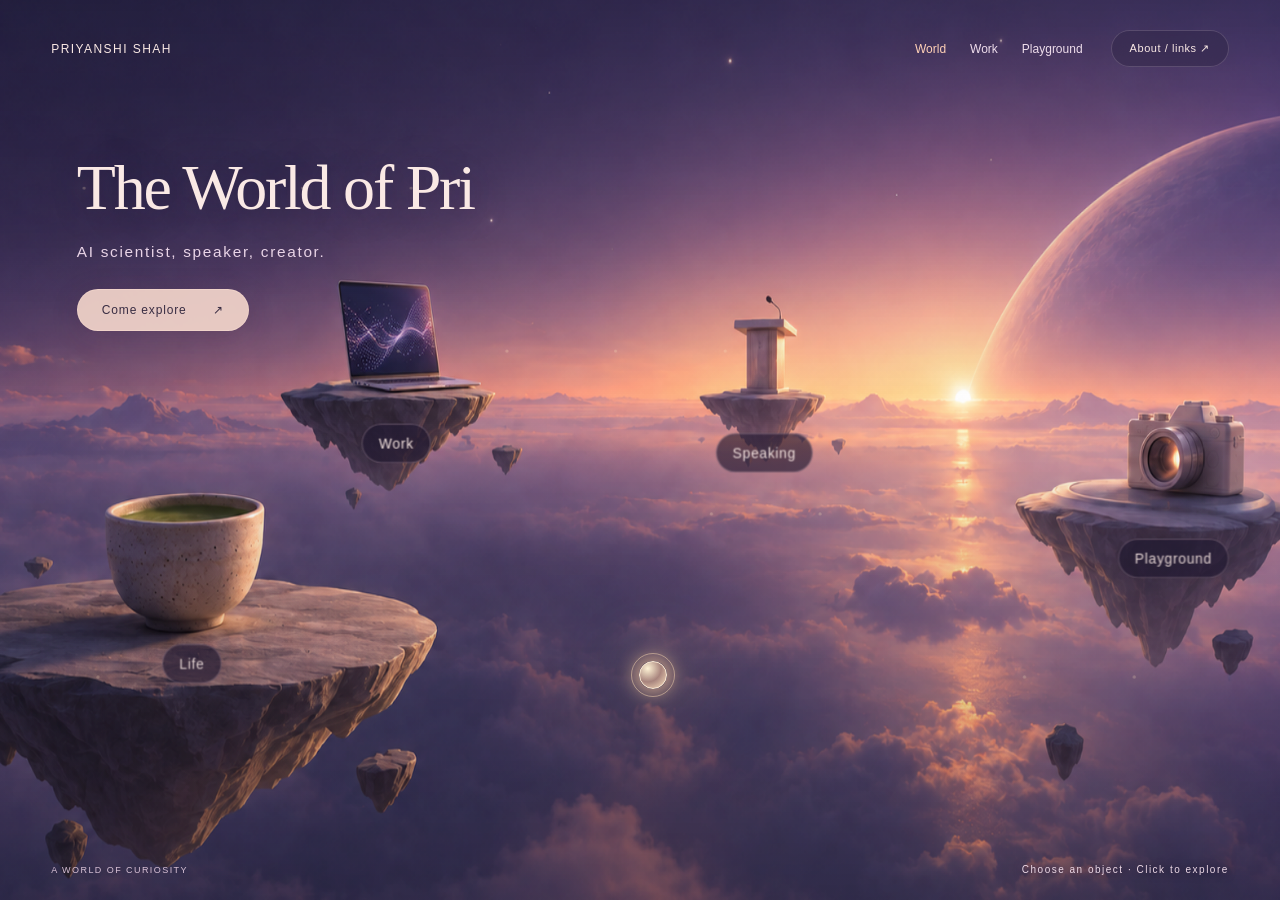
==== commit c9f2daad: "Update Playground clip and add page-wide ball trail" ====
--- a/index.html
+++ b/index.html
@@ -135,6 +135,12 @@
 .instagram-card{background:#30263e!important}.instagram-card iframe{opacity:0;background:transparent;transition:opacity .25s}.instagram-card.embed-ready iframe{opacity:1}.embed-state{position:absolute;inset:0 0 40px;display:flex;align-items:center;justify-content:center;padding:35px;text-align:center;color:#efdae6;background:radial-gradient(ellipse at top,#71526d55,#2d233c);font-size:14px;line-height:1.7;pointer-events:none}.embed-state[hidden]{display:none}.instagram-card .clip-source{left:90px;border-left:1px solid #e5c1d329}.embed-reload{position:absolute;bottom:0;left:0;height:40px;width:90px;background:#392b47;color:#ffe1c9;border:0;font-size:12px;z-index:3}.embed-reload:hover{background:#5a3c61}.content-view header{background:linear-gradient(#211a32f0,#211a32b3);backdrop-filter:blur(10px)}
 
 #playgroundBall{position:absolute;z-index:4;width:20px;height:20px;pointer-events:none;transition:none;opacity:0;transform:translate(-50%,-100%);box-shadow:0 0 14px 3px #ffd7a899,0 0 35px #ffc6a455}#playgroundBall:after{height:5px;top:115%;left:-20%;right:-20%}.clip-card.guide-selected{border-color:#ffe0b5;box-shadow:0 0 24px #ffd2a329,0 14px 35px #1b112b55}
+
+.playground-trail{position:absolute;width:6px;height:6px;border-radius:50%;background:#ffe1b8;box-shadow:0 0 10px 2px #ffd09d77;pointer-events:none;z-index:3;transform:translate(-50%,-50%);animation:trail-vanish .8s ease-out forwards}
+@keyframes trail-vanish{from{opacity:.8;scale:1}to{opacity:0;scale:.15}}
+@media(prefers-reduced-motion:reduce){.playground-trail{display:none}}
+
+#playgroundBall{position:fixed;z-index:7;width:16px;height:16px;transform:translate(-50%,-50%)}#playgroundBall:after{display:none}.playground-trail{z-index:6}.clip-card.guide-selected{border-color:#ffe3b5;box-shadow:0 0 0 1px #ffdbb360,0 0 28px #ffc99540,0 14px 35px #1b112b55}
 </style></head><body>
 <div id="viewport"><div id="scene"><img src="assets/pri-world.png" alt="" fetchpriority="high" id="art"><button class="spot" style="left:32%;top:38%" data-story="work" aria-label="Explore AI and work"><span class="label">Work</span></button><button class="spot" style="left:59%;top:39%" data-story="speaking" aria-label="Explore speaking"><span class="label">Speaking</span></button><button class="spot" style="left:89%;top:50%" data-story="content" aria-label="Explore Playground"><span class="label">Playground</span></button><button class="spot" style="left:17%;top:61%" data-story="life" aria-label="Explore beyond the screen"><span class="label">Life</span></button></div></div><div id="shade"></div><div class="orb" aria-hidden="true"></div>
 <svg id="guideTrail" aria-hidden="true"><path id="guidePath" pathLength="1" /></svg><header><a class="name" href="/">PRIYANSHI SHAH</a><nav class="world-nav" aria-label="Main navigation"><a href="#world" id="navWorld">World</a><a href="#work/journey" id="navJourney">Work</a><a href="#content" id="navContent">Playground</a></nav><button class="quiet" id="about">About / links ↗</button></header>
@@ -248,21 +254,33 @@
 document.querySelector('#navJourney').onclick=e=>{e.preventDefault();if(location.hash==='#content')location.hash='work/journey';else enterJourney()};
 detail.addEventListener('click',e=>{if(detail.dataset.story==='work'&&!e.target.closest('a,button'))enterJourney()});
 // Supply original video files here; Instagram page URLs belong in `instagram`, not `src`.
-const contentClips=[{title:'Instagram post 01',src:'',instagram:'https://www.instagram.com/p/DVOxaPfD8t6/'},{title:'Instagram post 02',src:'',instagram:'https://www.instagram.com/p/DTI75i-jxlF/'},{title:'Instagram post 03',src:'',instagram:'https://www.instagram.com/p/DcOhEBdPcD0/'},{title:'Instagram post 04',src:'',instagram:'https://www.instagram.com/p/DSxnf95jwzZ/'},{title:'Instagram post 05',src:'',instagram:'https://www.instagram.com/p/DbqiaX7P512/'},{title:'Instagram post 06',src:'',instagram:'https://www.instagram.com/p/Daw9NPTPjXz/'}];
+const contentClips=[{title:'Instagram post 01',src:'',instagram:'https://www.instagram.com/p/DVOxaPfD8t6/'},{title:'Instagram post 02',src:'',instagram:'https://www.instagram.com/p/DTI75i-jxlF/'},{title:'Instagram post 03',src:'',instagram:'https://www.instagram.com/p/DTmQWShjDu2/'},{title:'Instagram post 04',src:'',instagram:'https://www.instagram.com/p/DSxnf95jwzZ/'},{title:'Instagram post 05',src:'',instagram:'https://www.instagram.com/p/DbqiaX7P512/'},{title:'Instagram post 06',src:'',instagram:'https://www.instagram.com/p/Daw9NPTPjXz/'}];
 let clipsPaused=motionPreference.matches;const contentVideos=[],contentEmbeds=[];
 contentClips.forEach((clip,i)=>{const card=document.createElement('article');card.className='clip-card';card.setAttribute('aria-label',clip.title);const video=document.createElement('video');video.muted=true;video.defaultMuted=true;video.loop=true;video.playsInline=true;video.controls=true;video.preload='metadata';video.setAttribute('aria-label',clip.title);video.hidden=!clip.src;const placeholder=document.createElement('div');placeholder.className='clip-placeholder';placeholder.hidden=!!clip.src;const number=document.createElement('span');number.textContent=String(i+1).padStart(2,'0');const note=document.createElement('p');note.textContent='Clips coming soon';placeholder.append(number,note);card.append(video,placeholder);if(clip.src){video.src=clip.src;const badge=document.createElement('span');badge.className='clip-status';badge.textContent='MUTED';video.addEventListener('volumechange',()=>{badge.textContent=video.muted?'MUTED':'SOUND ON'});video.addEventListener('error',()=>{video.hidden=true;placeholder.hidden=false;note.textContent='Clip unavailable'});card.append(badge);contentVideos.push(video)}if(clip.instagram&&!clip.src){placeholder.hidden=true;card.classList.add('instagram-card');const frame=document.createElement('iframe');frame.title=clip.title+' by ai.priyanshi';frame.dataset.embed=clip.instagram+'embed/';frame.loading='eager';frame.allow='encrypted-media; fullscreen; picture-in-picture';frame.referrerPolicy='strict-origin-when-cross-origin';const state=document.createElement('div');state.className='embed-state';state.setAttribute('role','status');state.textContent='Loading Instagram post…';const reload=document.createElement('button');reload.className='embed-reload';reload.textContent='Reload ↻';reload.setAttribute('aria-label','Reload '+clip.title);card.append(frame,state,reload);let loadTimer;
 frame.addEventListener('load',()=>{if(!frame.getAttribute('src'))return;try{if(frame.contentDocument?.URL==='about:blank')return}catch{}clearTimeout(loadTimer);card.classList.add('embed-ready');state.hidden=true});
 frame.addEventListener('error',()=>{clearTimeout(loadTimer);card.classList.remove('embed-ready');state.hidden=false;state.textContent='Instagram could not load. Try Reload or open the post below.'});
 frame.reloadEmbed=()=>{clearTimeout(loadTimer);card.classList.remove('embed-ready');state.hidden=false;state.textContent='Loading Instagram post…';frame.src=frame.dataset.embed;loadTimer=setTimeout(()=>{if(!card.classList.contains('embed-ready'))state.textContent='Instagram is taking longer to load. Try Reload or open the post below.'},12000)};
 reload.onclick=()=>frame.reloadEmbed();contentEmbeds.push(frame)}if(clip.instagram){const link=document.createElement('a');link.className='clip-source';link.href=clip.instagram;link.target='_blank';link.rel='noopener noreferrer';link.textContent='Open on Instagram ↗';link.setAttribute('aria-label','Watch '+clip.title+' on Instagram');card.append(link)}document.querySelector('.clip-gallery').append(card)});
-const playgroundBall=document.querySelector('#playgroundBall');let playgroundHop=null,playgroundTarget=null;
-function guideToClip(card){if(location.hash!=='#content'||!card)return;const root=document.querySelector('#contentWorld'),r=card.getBoundingClientRect(),base=root.getBoundingClientRect(),x=r.left-base.left+r.width/2,y=r.top-base.top+root.scrollTop-10;const sx=parseFloat(playgroundBall.style.left)||x,sy=parseFloat(playgroundBall.style.top)||y;playgroundHop?.cancel();playgroundBall.style.left=x+'px';playgroundBall.style.top=y+'px';playgroundBall.style.opacity='1';document.querySelectorAll('.clip-card').forEach(c=>c.classList.toggle('guide-selected',c===card));if(!motionPreference.matches&&playgroundTarget!==card)playgroundHop=playgroundBall.animate(Array.from({length:25},(_,i)=>{const t=i/24;return{left:(sx+(x-sx)*t)+'px',top:(sy+(y-sy)*t-Math.sin(Math.PI*t)*55)+'px',offset:t}}),{duration:650,easing:'ease-in-out'});playgroundTarget=card}
-document.querySelectorAll('.clip-card').forEach(card=>{card.addEventListener('pointerenter',()=>guideToClip(card));card.addEventListener('focusin',()=>guideToClip(card));card.addEventListener('pointerdown',()=>guideToClip(card))});addEventListener('resize',()=>{if(playgroundTarget)guideToClip(playgroundTarget)});
+const playgroundBall=document.querySelector('#playgroundBall'),playgroundRoot=document.querySelector('#contentWorld');
+const playgroundCards=[...document.querySelectorAll('.clip-card')];let playgroundTrailTime=0;
+function selectPlaygroundCard(card){playgroundCards.forEach(c=>c.classList.toggle('guide-selected',c===card))}
+function clearPlaygroundTrail(){playgroundRoot.querySelectorAll('.playground-trail').forEach(dot=>dot.remove())}
+function resetPlaygroundPointer(){playgroundBall.style.opacity='0';selectPlaygroundCard(null);clearPlaygroundTrail()}
+document.addEventListener('pointermove',e=>{
+ if(location.hash!=='#content')return;
+ const card=e.target.closest?.('.clip-card');selectPlaygroundCard(card||null);
+ if(e.pointerType==='touch'||motionPreference.matches){playgroundBall.style.opacity='0';return}
+ playgroundBall.style.left=(e.clientX+10)+'px';playgroundBall.style.top=(e.clientY+10)+'px';playgroundBall.style.opacity='1';
+ if(e.timeStamp-playgroundTrailTime<30)return;playgroundTrailTime=e.timeStamp;
+ const root=playgroundRoot.getBoundingClientRect(),dot=document.createElement('span');dot.className='playground-trail';dot.setAttribute('aria-hidden','true');dot.style.left=(e.clientX-root.left+10)+'px';dot.style.top=(e.clientY-root.top+playgroundRoot.scrollTop+10)+'px';playgroundRoot.append(dot);dot.addEventListener('animationend',()=>dot.remove(),{once:true});
+});
+playgroundCards.forEach(card=>{card.addEventListener('pointerenter',()=>selectPlaygroundCard(card));card.addEventListener('pointerleave',()=>selectPlaygroundCard(null));card.addEventListener('focusin',()=>selectPlaygroundCard(card));card.addEventListener('focusout',e=>{if(!card.contains(e.relatedTarget))selectPlaygroundCard(null)});const frame=card.querySelector('iframe');if(frame)frame.addEventListener('pointerenter',()=>{selectPlaygroundCard(card);playgroundBall.style.opacity='0'})});
+document.documentElement.addEventListener('pointerleave',resetPlaygroundPointer);addEventListener('hashchange',resetPlaygroundPointer);motionPreference.addEventListener('change',resetPlaygroundPointer);document.addEventListener('visibilitychange',()=>{if(document.hidden)resetPlaygroundPointer()});
 function syncClips(){const onContent=location.hash==='#content',active=onContent&&!document.hidden;contentEmbeds.forEach(frame=>{if(onContent){if(!frame.getAttribute('src'))frame.reloadEmbed()}else if(frame.getAttribute('src'))frame.removeAttribute('src')});contentVideos.forEach(video=>{if(active&&!clipsPaused&&!motionPreference.matches)video.play().catch(()=>{});else video.pause()});document.querySelector('#clipPlayback').hidden=!contentVideos.length;document.querySelector('#clipPlayback').textContent=clipsPaused?'Play clips':'Pause clips'}
 document.querySelector('#clipPlayback').onclick=()=>{clipsPaused=!clipsPaused;const active=location.hash==='#content'&&!document.hidden;contentVideos.forEach(v=>{if(active&&!clipsPaused)v.play().catch(()=>{});else v.pause()});document.querySelector('#clipPlayback').textContent=clipsPaused?'Play clips':'Pause clips'};
 document.addEventListener('visibilitychange',syncClips);motionPreference.addEventListener('change',syncClips);
 function enterContent(){if(location.hash==='#content')return;if(isJourney()){location.hash='content';return}enterJourney('content','content')}
 document.querySelector('#navContent').onclick=e=>{e.preventDefault();enterContent()};
-function routeWorld(){pauseTour();cancelTravel();const inJourney=['#journey','#work/journey'].includes(location.hash),inContent=location.hash==='#content',inside=inJourney||inContent;clearTimeout(hoverTimer);clearTimeout(closeTimer);detail.close();document.querySelector('#journey').hidden=!inJourney;document.querySelector('#contentWorld').hidden=!inContent;document.body.classList.toggle('journey-view',inJourney);document.body.classList.toggle('content-view',inContent);document.querySelector('#viewport').inert=inside;document.querySelector('main').inert=inside;document.querySelector('footer').inert=inside;document.querySelector('#navWorld').setAttribute('aria-current',inside?'false':'page');document.querySelector('#navJourney').setAttribute('aria-current',inJourney?'page':'false');document.querySelector('#navContent').setAttribute('aria-current',inContent?'page':'false');document.title=inContent?'Playground — Priyanshi Shah':inJourney?'AI & work — My Journey — Priyanshi Shah':'Priyanshi Shah — AI scientist, speaker, creator';showOverview();syncClips();if(inJourney){journeyScroll.scrollLeft=0;document.querySelector('#journeyTitle').focus({preventScroll:true});initJourneyTour()}else if(inContent){document.querySelector('#contentTitle').focus({preventScroll:true});guideToClip(document.querySelector('.clip-card'))}else if(document.activeElement?.closest('#journey, #contentWorld'))document.querySelector('#navWorld').focus()}
+function routeWorld(){pauseTour();cancelTravel();const inJourney=['#journey','#work/journey'].includes(location.hash),inContent=location.hash==='#content',inside=inJourney||inContent;clearTimeout(hoverTimer);clearTimeout(closeTimer);detail.close();document.querySelector('#journey').hidden=!inJourney;document.querySelector('#contentWorld').hidden=!inContent;document.body.classList.toggle('journey-view',inJourney);document.body.classList.toggle('content-view',inContent);document.querySelector('#viewport').inert=inside;document.querySelector('main').inert=inside;document.querySelector('footer').inert=inside;document.querySelector('#navWorld').setAttribute('aria-current',inside?'false':'page');document.querySelector('#navJourney').setAttribute('aria-current',inJourney?'page':'false');document.querySelector('#navContent').setAttribute('aria-current',inContent?'page':'false');document.title=inContent?'Playground — Priyanshi Shah':inJourney?'AI & work — My Journey — Priyanshi Shah':'Priyanshi Shah — AI scientist, speaker, creator';showOverview();syncClips();if(inJourney){journeyScroll.scrollLeft=0;document.querySelector('#journeyTitle').focus({preventScroll:true});initJourneyTour()}else if(inContent){document.querySelector('#contentTitle').focus({preventScroll:true});resetPlaygroundPointer()}else if(document.activeElement?.closest('#journey, #contentWorld'))document.querySelector('#navWorld').focus()}
 addEventListener('hashchange',routeWorld);routeWorld();
 </script></body></html>
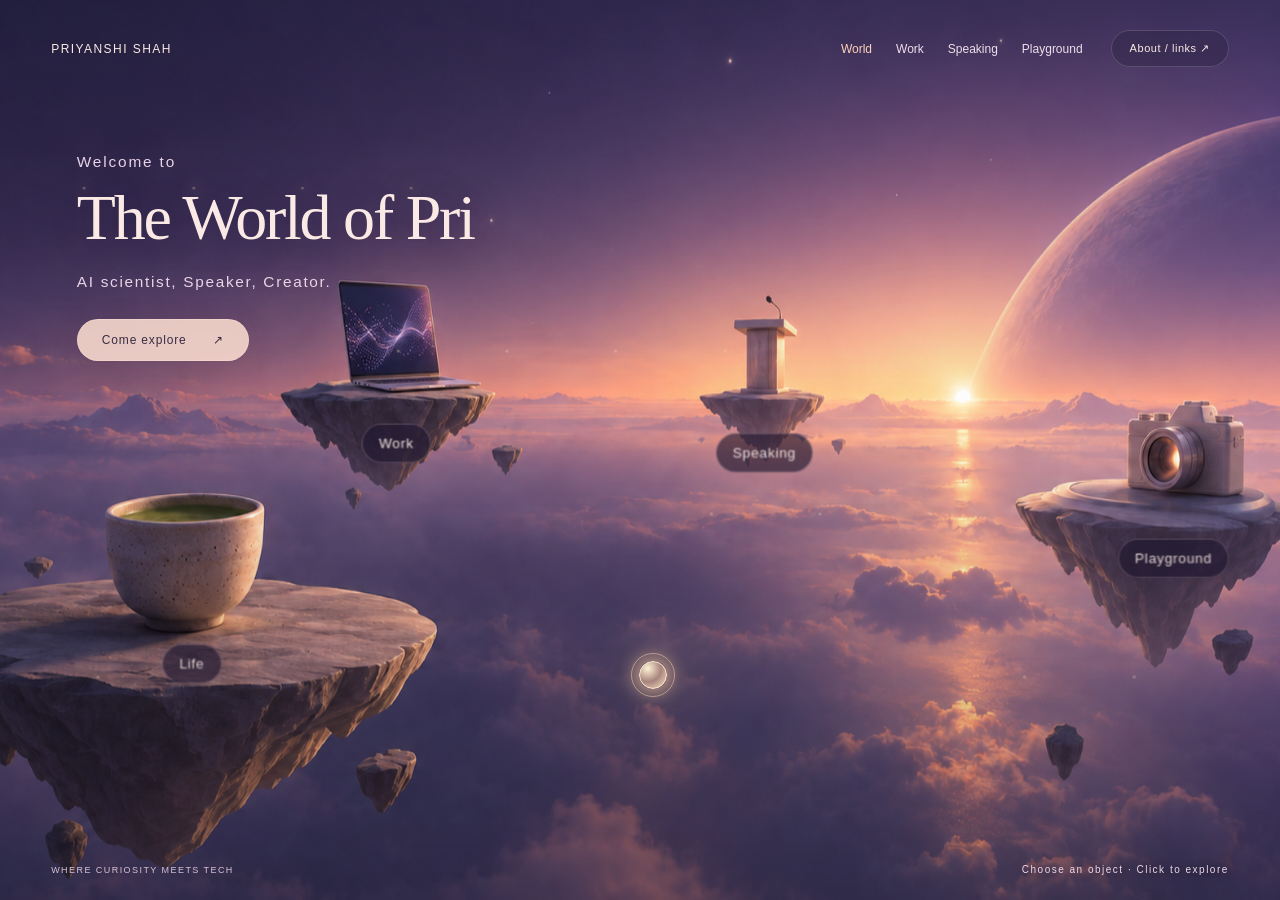
==== commit 61cfb005: "Add speaking island journey and connected events photo gallery" ====
--- a/index.html
+++ b/index.html
@@ -2,13 +2,15 @@
 <html lang="en">
 <head>
 <meta charset="utf-8"><meta name="viewport" content="width=device-width,initial-scale=1">
-<title>Priyanshi Shah — AI scientist, speaker, creator</title>
-<meta name="description" content="Explore the world of Priyanshi Shah: AI scientist, speaker and creator working on agents, language models and AI evaluation.">
+<title>Priyanshi Shah — AI scientist, Speaker, Creator</title>
+<meta name="description" content="Explore the world of Priyanshi Shah: AI scientist, Speaker and Creator working on agents, language models and AI evaluation.">
 <link rel="canonical" href="https://priyanshi.info/">
-<meta property="og:title" content="The World of Pri"><meta property="og:description" content="AI scientist, speaker, creator. Come explore."><meta property="og:type" content="website"><meta property="og:url" content="https://priyanshi.info/">
+<meta property="og:title" content="The World of Pri"><meta property="og:description" content="AI scientist, Speaker, Creator. Come explore."><meta property="og:type" content="website"><meta property="og:url" content="https://priyanshi.info/">
 <script type="application/ld+json">{"@context":"https://schema.org","@type":"Person","name":"Priyanshi Shah","url":"https://priyanshi.info/","jobTitle":"Senior Applied Scientist","sameAs":["https://www.linkedin.com/in/priyanshishah-184/","https://www.instagram.com/ai.priyanshi/","https://github.com/Priyanshi-Shah"]}</script>
 <style>
 :root{color-scheme:dark;--cream:#fae9e5;--muted:#d4bfd5}*{box-sizing:border-box}body{margin:0;background:#211c33;color:var(--cream);font-family:Arial,Helvetica,sans-serif;overflow:hidden}button,a{-webkit-tap-highlight-color:transparent}button{font:inherit;color:inherit;cursor:pointer}button:focus-visible,a:focus-visible{outline:2px solid #ffd6b9;outline-offset:6px}#viewport{position:fixed;inset:0;overflow:hidden}#scene{position:absolute;transform-origin:center;will-change:transform;transition:transform 1.5s cubic-bezier(.2,.65,.2,1)}#scene img{width:100%;height:100%;display:block;object-fit:fill;pointer-events:none}#shade{position:fixed;inset:0;background:linear-gradient(180deg,#19162635,transparent 45%,#18132630);pointer-events:none}header{position:fixed;z-index:5;inset:0 0 auto;padding:30px 4%;display:flex;justify-content:space-between;align-items:center}.name{font-size:12px;letter-spacing:.12em;text-decoration:none;color:var(--cream)}.quiet{border:1px solid #ead5e22f;background:#241b354d;backdrop-filter:blur(15px);border-radius:30px;padding:11px 18px;font-size:11px;letter-spacing:.05em}.hero{position:fixed;z-index:3;top:17%;left:6%;transition:opacity .7s,transform .7s}h1{font:400 clamp(44px,5vw,80px)/1.1 Georgia,serif;letter-spacing:-.035em;margin:0 0 20px;text-shadow:0 2px 35px #281e4166}.subtitle{font-size:clamp(12px,1.2vw,17px);letter-spacing:.11em;color:#e9d4e7;margin:0}.explore{margin-top:28px;border:1px solid #fce2d366;border-radius:30px;background:#f6d7cce6;color:#392d43;padding:13px 24px;font-size:12px;letter-spacing:.07em;box-shadow:0 6px 30px #4b2c3922}.explore span{margin-left:22px}.entered .hero{opacity:0;transform:translateY(-15px);pointer-events:none}.spot{position:absolute;transform:translate(-50%,-50%);background:transparent;border:0;border-radius:40%;width:13%;height:19%;min-width:44px;min-height:44px}.spot .label{position:absolute;left:50%;top:95%;transform:translateX(-50%);white-space:nowrap;font-size:11px;letter-spacing:.05em;border:1px solid #e6c6d047;background:#211932a6;backdrop-filter:blur(10px);padding:9px 13px;border-radius:25px;transition:background .2s,box-shadow .2s}.spot .label:before{content:'';display:inline-block;width:4px;height:4px;background:#ffd5b7;border-radius:50%;margin-right:8px;box-shadow:0 0 8px #fbbf99}.spot:hover .label,.spot:focus-visible .label{background:#735267d9;box-shadow:0 0 28px #efc1a62e}.spot:hover{background:radial-gradient(ellipse,#ffe3b512,transparent 65%)}footer{position:fixed;z-index:5;bottom:25px;left:4%;right:4%;display:flex;justify-content:space-between;align-items:center;gap:18px}.hint{font-size:10px;letter-spacing:.15em;color:#ecd8e6;text-shadow:0 1px 9px #271b36}.index{font-size:9px;letter-spacing:.16em;color:#d9c2d7}#mobileNav{display:none}.orb{position:fixed;width:6px;height:6px;border-radius:50%;background:#ffe2c6;box-shadow:0 0 10px 3px #ffc4a575,0 0 35px 9px #ffa99525;pointer-events:none;z-index:2;left:51%;top:75%;transition:opacity .2s;opacity:.8}dialog{color:var(--cream);background:#261e35ed;backdrop-filter:blur(25px);border:1px solid #e5bfd63d;border-radius:20px;max-width:440px;width:calc(100% - 36px);padding:35px;box-shadow:0 30px 100px #09051280}dialog.hover-card{position:fixed;inset:auto 4% 85px auto;margin:0;z-index:8;max-width:365px;padding:28px;pointer-events:auto}dialog.hover-card h2{font-size:29px}dialog.hover-card p{font-size:13px}dialog::backdrop{background:#100d2440;backdrop-filter:blur(4px)}dialog h2{font:400 34px Georgia,serif;margin:23px 0 16px}dialog p{font-size:14px;line-height:1.8;color:#dfcfdf}dialog a{color:#ffd1b6;font-size:13px;line-height:2}.close{float:right;border:0;background:none;font-size:22px;margin:-16px -10px 0 0}.links{display:flex;gap:16px;flex-wrap:wrap}.eyebrow{font-size:10px;letter-spacing:.2em;color:#eec7b4}.load-failed #scene{display:none}.load-failed .hero:after{content:'The scene could not load. You can still explore through About / links.';display:block;max-width:330px;margin-top:25px;font-size:13px;line-height:1.7}.load-failed .explore{display:none}@media(max-width:650px){header{padding:23px}.name{font-size:10px}.quiet{font-size:10px;padding:10px 13px}.hero{top:16%;left:7%}h1{font-size:44px}.subtitle{font-size:11px;letter-spacing:.06em}.explore{margin-top:22px}footer{bottom:21px;left:22px;right:22px}.index{display:none}.hint{font-size:9px;max-width:180px;line-height:1.8}.spot{display:none}#mobileNav{position:fixed;bottom:100px;left:20px;right:20px;display:flex;justify-content:center;gap:7px;z-index:4;flex-wrap:wrap}#mobileNav button{background:#241c36b8;border:1px solid #e8cdd645;backdrop-filter:blur(12px);border-radius:24px;padding:12px 14px;font-size:11px}.orb{display:none}}@media(prefers-reduced-motion:reduce){*{transition:none!important}.orb{display:none}}
+
+.hero .welcome{font-size:clamp(12px,1.2vw,16px);letter-spacing:.12em;color:#e9d4e7;margin:0 0 12px}
 
 /* A softly breathing world, with light and depth at each destination. */
 #scene{transition:none;isolation:isolate}
@@ -141,18 +143,26 @@
 @media(prefers-reduced-motion:reduce){.playground-trail{display:none}}
 
 #playgroundBall{position:fixed;z-index:7;width:16px;height:16px;transform:translate(-50%,-50%)}#playgroundBall:after{display:none}.playground-trail{z-index:6}.clip-card.guide-selected{border-color:#ffe3b5;box-shadow:0 0 0 1px #ffdbb360,0 0 28px #ffc99540,0 14px 35px #1b112b55}
-</style></head><body>
+</style><link rel="stylesheet" href="speaking.css"></head><body>
 <div id="viewport"><div id="scene"><img src="assets/pri-world.png" alt="" fetchpriority="high" id="art"><button class="spot" style="left:32%;top:38%" data-story="work" aria-label="Explore AI and work"><span class="label">Work</span></button><button class="spot" style="left:59%;top:39%" data-story="speaking" aria-label="Explore speaking"><span class="label">Speaking</span></button><button class="spot" style="left:89%;top:50%" data-story="content" aria-label="Explore Playground"><span class="label">Playground</span></button><button class="spot" style="left:17%;top:61%" data-story="life" aria-label="Explore beyond the screen"><span class="label">Life</span></button></div></div><div id="shade"></div><div class="orb" aria-hidden="true"></div>
-<svg id="guideTrail" aria-hidden="true"><path id="guidePath" pathLength="1" /></svg><header><a class="name" href="/">PRIYANSHI SHAH</a><nav class="world-nav" aria-label="Main navigation"><a href="#world" id="navWorld">World</a><a href="#work/journey" id="navJourney">Work</a><a href="#content" id="navContent">Playground</a></nav><button class="quiet" id="about">About / links ↗</button></header>
-<main><section class="hero" aria-labelledby="title"><h1 id="title">The World of Pri</h1><p class="subtitle">AI scientist, speaker, creator.</p><button class="explore" id="enter">Come explore <span>↗</span></button></section><nav id="mobileNav" aria-label="Explore the world"><button data-story="work">Work</button><button data-story="speaking">Speaking</button><button data-story="content">Playground</button><button data-story="life">Life</button></nav></main>
-<footer><span class="index">A WORLD OF CURIOSITY</span><span class="hint" id="hint">Choose an object · Click to explore</span><button class="quiet" id="reset" hidden>Back to the view ↗</button></footer>
+<svg id="guideTrail" aria-hidden="true"><path id="guidePath" pathLength="1" /></svg><header><a class="name" href="/">PRIYANSHI SHAH</a><nav class="world-nav" aria-label="Main navigation"><a href="#world" id="navWorld">World</a><a href="#work/journey" id="navJourney">Work</a><a href="#speaking" id="navSpeaking">Speaking</a><a href="#content" id="navContent">Playground</a></nav><button class="quiet" id="about">About / links ↗</button></header>
+<main><section class="hero" aria-labelledby="title"><p class="welcome">Welcome to</p><h1 id="title">The World of Pri</h1><p class="subtitle">AI scientist, Speaker, Creator.</p><button class="explore" id="enter">Come explore <span>↗</span></button></section><nav id="mobileNav" aria-label="Explore the world"><button data-story="work">Work</button><button data-story="speaking">Speaking</button><button data-story="content">Playground</button><button data-story="life">Life</button></nav></main>
+<footer><span class="index">WHERE CURIOSITY MEETS TECH</span><span class="hint" id="hint">Choose an object · Click to explore</span><button class="quiet" id="reset" hidden>Back to the view ↗</button></footer>
 
 <section id="journey" hidden aria-labelledby="journeyTitle"><div class="journey-scroll"><div class="journey-stage"><img class="journey-art" src="assets/journey-four-world.png" alt="" decoding="async"><div class="journey-platforms" aria-label="Explore my career"><button class="journey-stop" id="step-speech" data-step="speech" style="--x:23%;--y:70%;--w:26%" aria-label="Explore Thoughtworks: Open-source ASR" aria-controls="impactCue"><span class="step-name"><span class="brand-plate "><img src="assets/brands/thoughtworks.svg" alt="Thoughtworks"></span><span>Open-source ASR</span><small>23 Indic languages</small></span><span class="platform-light" aria-hidden="true"></span></button><button class="journey-stop" id="step-education" data-step="education" style="--x:46%;--y:62%;--w:17%" aria-label="Explore UC San Diego: MS Data Science" aria-controls="impactCue"><span class="step-name"><span class="brand-plate ucsd"><img src="assets/brands/ucsd.png" alt="UC San Diego"></span><span>MS Data Science</span><small>StartR winner · MicroMBA</small></span><span class="platform-light" aria-hidden="true"></span></button><button class="journey-stop" id="step-health" data-step="health" style="--x:65%;--y:57%;--w:12%" aria-label="Explore Ziva Health: AI & product leadership" aria-controls="impactCue"><span class="step-name"><span class="brand-plate "><img src="assets/brands/ziva.png" alt="Ziva Health"></span><span>AI & product leadership</span><small>Health AI</small></span><span class="platform-light" aria-hidden="true"></span></button><button class="journey-stop" id="step-agents" data-step="agents" style="--x:83%;--y:54%;--w:11%" aria-label="Explore Microsoft: Agents · Models" aria-controls="impactCue"><span class="step-name"><span class="brand-plate "><img src="assets/brands/microsoft.jpg" alt="Microsoft"></span><span>Agents · Models</span><small>Evaluation</small></span><span class="platform-light" aria-hidden="true"></span></button></div><div id="journeyBall" class="guide-ball" aria-hidden="true" style="left:23%;top:68%"></div></div></div>
 <div class="journey-intro"><div class="eyebrow">WORLD / AI &amp; WORK</div><h1 id="journeyTitle" tabindex="-1">Building what’s next in AI.</h1><p>Research depth. Product thinking. Real-world impact.</p></div>
 <div id="impactCue" hidden><div id="focusBrand"></div><h2 id="impactTitle"></h2><div class="focus-metric"><strong id="impactMetric"></strong><span id="impactBrief"></span></div><div id="focusTags"></div><button class="quiet" id="exploreChapter">Explore work ↗</button></div>
-<nav class="journey-quick" aria-label="Career chapters"><button data-quick="speech"><strong>Thoughtworks</strong><span>Open-source ASR</span><small>23 Indic languages</small></button><button data-quick="education"><strong>UC San Diego</strong><span>MS Data Science</span><small>StartR winner · MicroMBA</small></button><button data-quick="health"><strong>Ziva Health</strong><span>AI & product leadership</span><small>Health AI</small></button><button data-quick="agents"><strong>Microsoft</strong><span>Agents · Models</span><small>Evaluation</small></button></nav><a class="journey-back" href="#world">← Back to world</a><button id="researchLink">Research across the journey ↗</button><div class="tour-controls" role="group" aria-label="Guided journey"><button id="tourToggle">▶ Play 15-second tour</button><span id="tourStatus" role="status" aria-live="polite"></span><button id="tourOverview" hidden>Skip tour ↗</button><div class="tour-progress" aria-hidden="true"><span id="tourProgress"></span></div></div>
+<nav class="journey-quick" aria-label="Career chapters"><button data-quick="speech"><strong>Thoughtworks</strong><span>Open-source ASR</span><small>23 Indic languages</small></button><button data-quick="education"><strong>UC San Diego</strong><span>MS Data Science</span><small>StartR winner · MicroMBA</small></button><button data-quick="health"><strong>Ziva Health</strong><span>AI & product leadership</span><small>Health AI</small></button><button data-quick="agents"><strong>Microsoft</strong><span>Agents · Models</span><small>Evaluation</small></button></nav><a class="journey-back" href="#world">← Back to world</a><button id="researchLink">Check out my research ↗</button><div class="tour-controls" role="group" aria-label="Guided journey"><button id="tourToggle">▶ Play 15-second tour</button><span id="tourStatus" role="status" aria-live="polite"></span><button id="tourOverview" hidden>Skip tour ↗</button><div class="tour-progress" aria-hidden="true"><span id="tourProgress"></span></div></div>
 <dialog id="journeyPanel" aria-labelledby="journeyHeading"><button class="chapter-close" aria-label="Close details">×</button><div id="chapterBrand"></div><div class="eyebrow" id="journeyCategory"></div><h2 id="journeyHeading"></h2><p id="journeyCopy"></p><ul id="chapterTags"></ul><a href="https://www.linkedin.com/in/priyanshishah-184/" target="_blank" rel="noopener noreferrer">More about my work ↗</a></dialog></section>
 <section id="contentWorld" hidden aria-labelledby="contentTitle"><img class="content-art" src="assets/content-world.png" alt="" decoding="async"><div class="content-intro"><div class="eyebrow">WORLD / PLAYGROUND</div><h1 id="contentTitle" tabindex="-1">Learning, out loud.</h1><p>Ideas, experiments and explorations.</p><a href="https://www.instagram.com/ai.priyanshi/" target="_blank" rel="noopener noreferrer">@ai.priyanshi ↗</a></div><div class="clip-nav"><span>Selected from @ai.priyanshi</span></div><div class="clip-gallery" aria-label="Selected Instagram posts"></div><div id="playgroundBall" class="guide-ball" aria-hidden="true"></div><div class="content-cta"><p>Keep learning with me.</p><a href="https://www.instagram.com/ai.priyanshi/" target="_blank" rel="noopener noreferrer">Follow @ai.priyanshi on Instagram ↗</a></div><div class="content-bottom"><a href="#world">← Back to world</a><button id="clipPlayback" hidden>Pause clips</button></div></section>
+<section id="speakingWorld" hidden aria-labelledby="speakingTitle">
+<div class="speaking-landscape" aria-hidden="true"></div><div class="speaking-stage">
+<svg class="speaking-path" aria-hidden="true"><path/></svg><div id="speakingBall" class="guide-ball" aria-hidden="true"></div>
+<div class="speaking-hero"><div class="speaking-copy"><h1 id="speakingTitle" tabindex="-1">Ideas worth sharing.</h1><p>AI, people, and what comes next.</p></div></div>
+<h2 class="archive-title">The Island Archive</h2><div class="speaking-gallery" aria-label="Speaking gallery"></div>
+<section class="event-world" aria-labelledby="eventTitle"><div class="event-mist" aria-hidden="true"></div><div class="event-heading"><span class="eyebrow">PEOPLE / IDEAS / POSSIBILITIES</span><h2 id="eventTitle">Where curiosity takes me.</h2><p>Research, builders, and the people in between.</p></div><div class="event-constellation" aria-label="Events and connections"></div></section><div class="speaking-end"><a class="speak-invite" href="https://www.linkedin.com/in/priyanshishah-184/" target="_blank" rel="noopener noreferrer">Connect with me</a><a href="#world">Back to world</a></div>
+</div></section>
+<dialog id="speakingViewer" aria-label="Speaking event photos"><div class="speaker-viewer-controls"><h2></h2><button data-close aria-label="Close photo gallery">Close</button></div><img alt=""><div class="speaker-viewer-controls"><button data-direction="-1">Previous</button><output aria-live="polite"></output><button data-direction="1">Next</button></div></dialog>
 <div id="travel" aria-hidden="true"><svg><path pathLength="1" id="travelPath" /></svg><div class="guide-ball" id="travelBall"></div></div>
 <dialog id="detail" aria-labelledby="detailTitle"><button class="close" aria-label="Close introduction">×</button><div class="eyebrow" id="category"></div><h2 id="detailTitle"></h2><p id="detailText"></p><div class="links" id="detailLinks"></div></dialog>
 <script>
@@ -199,7 +209,7 @@
 let touchStart=null;const viewport=document.querySelector('#viewport');viewport.style.touchAction='none';viewport.addEventListener('pointerdown',e=>{if(e.pointerType==='touch'){touchStart={x:e.clientX,base:mx};viewport.setPointerCapture(e.pointerId)}});viewport.addEventListener('pointermove',e=>{if(!touchStart)return;const limit=Math.max(0,(parseFloat(scene.style.width)-innerWidth)/2);mx=Math.max(-limit,Math.min(limit,touchStart.base+e.clientX-touchStart.x));if(motionPreference.matches)paint()});viewport.addEventListener('pointerup',()=>{touchStart=null});viewport.addEventListener('pointercancel',()=>{touchStart=null});if(innerWidth<650)document.querySelector('#hint').textContent='Swipe to explore · Tap a topic';
 document.querySelector('#enter').onclick=()=>{entered=true;hero.inert=true;document.body.classList.add('entered');reset.hidden=false;reset.focus()};reset.onclick=()=>{entered=false;hero.inert=false;document.body.classList.remove('entered');reset.hidden=true;document.querySelector('#enter').focus()};
 spots.forEach(spot=>{const activate=()=>{activeSpot=spot;spot.classList.add('active');guideTo(spot)};const deactivate=()=>{spot.classList.remove('active');if(activeSpot===spot)activeSpot=null};spot.addEventListener('pointerenter',activate);spot.addEventListener('pointerleave',deactivate);spot.addEventListener('focus',activate);spot.addEventListener('blur',deactivate)});
-const canHover=matchMedia('(hover: hover) and (pointer: fine)');let hoverTimer,closeTimer;function cancelClose(){clearTimeout(closeTimer)}function queueClose(){clearTimeout(hoverTimer);closeTimer=setTimeout(()=>{if(detail.classList.contains('hover-card')&&!detail.matches(':hover'))detail.close()},260)}document.querySelectorAll('[data-story]').forEach(b=>{b.onclick=()=>{clearTimeout(hoverTimer);clearTimeout(closeTimer);if(b.dataset.story==='work'){enterJourney()}else if(b.dataset.story==='content'){enterContent()}else{openStory(b.dataset.story)}};if(b.classList.contains('spot')){b.addEventListener('pointerenter',()=>{if(!canHover.matches)return;cancelClose();clearTimeout(hoverTimer);guideTo(b)});b.addEventListener('pointerleave',queueClose);b.addEventListener('focus',()=>{if(canHover.matches){cancelClose();guideTo(b)}});b.addEventListener('blur',queueClose)}});detail.addEventListener('pointerenter',cancelClose);detail.addEventListener('pointerleave',queueClose);detail.addEventListener('focusin',cancelClose);detail.addEventListener('focusout',e=>{if(!detail.contains(e.relatedTarget))queueClose()});document.querySelector('#about').onclick=()=>openStory('about');document.querySelector('.close').onclick=()=>detail.close();detail.addEventListener('click',e=>{if(e.target===detail){const r=detail.getBoundingClientRect();if(e.clientX<r.left||e.clientX>r.right||e.clientY<r.top||e.clientY>r.bottom)detail.close()}});
+const canHover=matchMedia('(hover: hover) and (pointer: fine)');let hoverTimer,closeTimer;function cancelClose(){clearTimeout(closeTimer)}function queueClose(){clearTimeout(hoverTimer);closeTimer=setTimeout(()=>{if(detail.classList.contains('hover-card')&&!detail.matches(':hover'))detail.close()},260)}document.querySelectorAll('[data-story]').forEach(b=>{b.onclick=()=>{clearTimeout(hoverTimer);clearTimeout(closeTimer);if(b.dataset.story==='work'){enterJourney()}else if(b.dataset.story==='speaking'){location.hash='speaking'}else if(b.dataset.story==='content'){enterContent()}else{openStory(b.dataset.story)}};if(b.classList.contains('spot')){b.addEventListener('pointerenter',()=>{if(!canHover.matches)return;cancelClose();clearTimeout(hoverTimer);guideTo(b)});b.addEventListener('pointerleave',queueClose);b.addEventListener('focus',()=>{if(canHover.matches){cancelClose();guideTo(b)}});b.addEventListener('blur',queueClose)}});detail.addEventListener('pointerenter',cancelClose);detail.addEventListener('pointerleave',queueClose);detail.addEventListener('focusin',cancelClose);detail.addEventListener('focusout',e=>{if(!detail.contains(e.relatedTarget))queueClose()});document.querySelector('#about').onclick=()=>openStory('about');document.querySelector('.close').onclick=()=>detail.close();detail.addEventListener('click',e=>{if(e.target===detail){const r=detail.getBoundingClientRect();if(e.clientX<r.left||e.clientX>r.right||e.clientY<r.top||e.clientY>r.bottom)detail.close()}});
 
 const journeySteps={
  speech:{category:'THOUGHTWORKS / SPEECH AI',title:'Large-scale open-source ASR',copy:'Built the first and largest open-source speech recognition system spanning 23 Indic languages.',tags:['Open source','Speech','AI engineering'],brand:'thoughtworks.svg'},
@@ -227,7 +237,7 @@
 function jumpBall(b){const x=parseFloat(b.style.getPropertyValue('--x')),y=parseFloat(b.style.getPropertyValue('--y'))-2,sx=parseFloat(journeyBall.style.left)||23,sy=parseFloat(journeyBall.style.top)||68;ballHop?.cancel();journeyBall.style.left=x+'%';journeyBall.style.top=y+'%';if(motionPreference.matches)return;ballHop=journeyBall.animate(Array.from({length:25},(_,i)=>{const t=i/24;return{left:(sx+(x-sx)*t)+'%',top:(sy+(y-sy)*t-Math.sin(Math.PI*t)*3)+'%',offset:t}}),{duration:1000,easing:'ease-in-out'})}
 function focusChapter(key){const b=document.querySelector('#step-'+key),x=parseFloat(b.style.getPropertyValue('--x'));journeyStage.style.transformOrigin=x+'% 65%';journeyStage.style.transform=motionPreference.matches||innerWidth<=650?'none':'scale(1.12)';journeyScroll.scrollTo({left:Math.max(0,x/100*journeyStage.clientWidth-journeyScroll.clientWidth*.6),behavior:motionPreference.matches?'instant':'smooth'});document.body.classList.add('chapter-focused')}
 function selectStep(key,manual=true){if(manual&&selectedChapter===key){pauseTour();showOverview();return}if(manual)pauseTour();selectedChapter=key;journeyPanel.close();const c=focusChapters[key];setBrand(document.querySelector('#focusBrand'),journeySteps[key]);document.querySelector('#impactTitle').textContent=c.title;document.querySelector('#impactMetric').textContent=c.metric;document.querySelector('#impactBrief').textContent=c.brief;document.querySelector('#focusTags').replaceChildren(...c.tags.map(t=>{const n=document.createElement('span');n.textContent=t;return n}));document.querySelector('#impactCue').hidden=false;journeyTabs.forEach(b=>{b.classList.toggle('group-active',b.dataset.step===key);b.classList.toggle('visited',tourOrder.indexOf(b.dataset.step)<tourOrder.indexOf(key));b.setAttribute('aria-current',b.dataset.step===key?'true':'false')});jumpBall(document.querySelector('#step-'+key));focusChapter(key);overviewButton.hidden=false;overviewButton.textContent=tourRunning?'Skip tour ↗':'Full view ↗';if(manual){tourIndex=tourOrder.indexOf(key);tourStatus.textContent='Explore at your pace'}}
-function openChapter(key){pauseTour();const c=journeySteps[key];setBrand(document.querySelector('#chapterBrand'),c);document.querySelector('#journeyCategory').textContent=c.category;document.querySelector('#journeyHeading').textContent=c.title;document.querySelector('#journeyCopy').textContent=c.copy;const tags=key==='education'?['MS in Data Science','Student Entrepreneur · StartR Demo Day Winner','MicroMBA · Rady','Research at UC San Diego']:c.tags;document.querySelector('#chapterTags').replaceChildren(...tags.map(t=>{const li=document.createElement('li');li.textContent=t;return li}));journeyPanel.showModal()}
+function openChapter(key){pauseTour();const c=journeySteps[key];setBrand(document.querySelector('#chapterBrand'),c);document.querySelector('#journeyCategory').textContent=c.category;document.querySelector('#journeyHeading').textContent=c.title;document.querySelector('#journeyCopy').textContent=c.copy;const tags=key==='education'?['MS in Data Science','Student Entrepreneur · StartR Demo Day Winner','MicroMBA · Rady','Research at UC San Diego']:c.tags;document.querySelector('#chapterTags').replaceChildren(...tags.map(t=>{const li=document.createElement('li');li.textContent=t;return li}));const chapterLink=journeyPanel.querySelector('a');chapterLink.href=key==='research'?'https://scholar.google.com/citations?user=uOdXRD0AAAAJ&hl=en':'https://www.linkedin.com/in/priyanshishah-184/';chapterLink.textContent=key==='research'?'Check out my research on Google Scholar ↗':'More about my work ↗';journeyPanel.showModal()}
 document.querySelector('#exploreChapter').onclick=()=>openChapter(selectedChapter);document.querySelector('#researchLink').onclick=()=>openChapter('research');journeyPanel.querySelector('button').onclick=()=>journeyPanel.close();
 function clearTourClock(){clearTimeout(milestoneHoverTimer);milestoneHoverTimer=null;clearTimeout(tourTimer);tourTimer=null;tourProgressAnimation?.cancel();tourProgressAnimation=null}
 function pauseTour(){clearTourClock();tourRunning=false;tourToggle.textContent=tourCompleted?'↻ Replay tour':'▶ Play 15-second tour';tourToggle.setAttribute('aria-label','Play 15-second tour');if(selectedChapter)overviewButton.textContent='Full view ↗'}
@@ -251,7 +261,7 @@
 const r=document.querySelector('.spot[data-story="'+story+'"]').getBoundingClientRect(),sx=innerWidth*.51,sy=innerHeight*.78,tx=innerWidth<=650?innerWidth*.38:r.left+r.width/2,ty=innerWidth<=650?innerHeight*.4:r.top+r.height*.48;
 document.querySelector('#travelPath').setAttribute('d',`M ${sx} ${sy} C ${sx+innerWidth*.15} ${sy-innerHeight*.2}, ${tx-innerWidth*.13} ${ty+innerHeight*.15}, ${tx} ${ty}`);
 document.querySelector('#viewport').style.transformOrigin=story==='content'?'89% 50%':'32% 38%';document.body.classList.add('travelling');const flight=Array.from({length:31},(_,i)=>{const t=i/30,u=1-t,x=u*u*u*sx+3*u*u*t*(sx+innerWidth*.15)+3*u*t*t*(tx-innerWidth*.13)+t*t*t*tx,y=u*u*u*sy+3*u*u*t*(sy-innerHeight*.2)+3*u*t*t*(ty+innerHeight*.15)+t*t*t*ty;return {left:x+'px',top:y+'px',offset:t,transform:`translate(-50%,-50%) scale(${1+Math.sin(t*Math.PI)*.6-t*.6})`}});travelAnimation=document.querySelector('#travelBall').animate(flight,{duration:1100,easing:'cubic-bezier(.35,.05,.25,1)',fill:'forwards'});travelTimer=setTimeout(()=>{location.hash=destination;cancelTravel()},1150)}
-document.querySelector('#navJourney').onclick=e=>{e.preventDefault();if(location.hash==='#content')location.hash='work/journey';else enterJourney()};
+document.querySelector('#navJourney').onclick=e=>{e.preventDefault();if(location.hash==='#content'||location.hash==='#speaking')location.hash='work/journey';else enterJourney()};
 detail.addEventListener('click',e=>{if(detail.dataset.story==='work'&&!e.target.closest('a,button'))enterJourney()});
 // Supply original video files here; Instagram page URLs belong in `instagram`, not `src`.
 const contentClips=[{title:'Instagram post 01',src:'',instagram:'https://www.instagram.com/p/DVOxaPfD8t6/'},{title:'Instagram post 02',src:'',instagram:'https://www.instagram.com/p/DTI75i-jxlF/'},{title:'Instagram post 03',src:'',instagram:'https://www.instagram.com/p/DTmQWShjDu2/'},{title:'Instagram post 04',src:'',instagram:'https://www.instagram.com/p/DSxnf95jwzZ/'},{title:'Instagram post 05',src:'',instagram:'https://www.instagram.com/p/DbqiaX7P512/'},{title:'Instagram post 06',src:'',instagram:'https://www.instagram.com/p/Daw9NPTPjXz/'}];
@@ -279,8 +289,8 @@
 function syncClips(){const onContent=location.hash==='#content',active=onContent&&!document.hidden;contentEmbeds.forEach(frame=>{if(onContent){if(!frame.getAttribute('src'))frame.reloadEmbed()}else if(frame.getAttribute('src'))frame.removeAttribute('src')});contentVideos.forEach(video=>{if(active&&!clipsPaused&&!motionPreference.matches)video.play().catch(()=>{});else video.pause()});document.querySelector('#clipPlayback').hidden=!contentVideos.length;document.querySelector('#clipPlayback').textContent=clipsPaused?'Play clips':'Pause clips'}
 document.querySelector('#clipPlayback').onclick=()=>{clipsPaused=!clipsPaused;const active=location.hash==='#content'&&!document.hidden;contentVideos.forEach(v=>{if(active&&!clipsPaused)v.play().catch(()=>{});else v.pause()});document.querySelector('#clipPlayback').textContent=clipsPaused?'Play clips':'Pause clips'};
 document.addEventListener('visibilitychange',syncClips);motionPreference.addEventListener('change',syncClips);
-function enterContent(){if(location.hash==='#content')return;if(isJourney()){location.hash='content';return}enterJourney('content','content')}
+function enterContent(){if(location.hash==='#content')return;if(isJourney()||location.hash==='#speaking'){location.hash='content';return}enterJourney('content','content')}
 document.querySelector('#navContent').onclick=e=>{e.preventDefault();enterContent()};
-function routeWorld(){pauseTour();cancelTravel();const inJourney=['#journey','#work/journey'].includes(location.hash),inContent=location.hash==='#content',inside=inJourney||inContent;clearTimeout(hoverTimer);clearTimeout(closeTimer);detail.close();document.querySelector('#journey').hidden=!inJourney;document.querySelector('#contentWorld').hidden=!inContent;document.body.classList.toggle('journey-view',inJourney);document.body.classList.toggle('content-view',inContent);document.querySelector('#viewport').inert=inside;document.querySelector('main').inert=inside;document.querySelector('footer').inert=inside;document.querySelector('#navWorld').setAttribute('aria-current',inside?'false':'page');document.querySelector('#navJourney').setAttribute('aria-current',inJourney?'page':'false');document.querySelector('#navContent').setAttribute('aria-current',inContent?'page':'false');document.title=inContent?'Playground — Priyanshi Shah':inJourney?'AI & work — My Journey — Priyanshi Shah':'Priyanshi Shah — AI scientist, speaker, creator';showOverview();syncClips();if(inJourney){journeyScroll.scrollLeft=0;document.querySelector('#journeyTitle').focus({preventScroll:true});initJourneyTour()}else if(inContent){document.querySelector('#contentTitle').focus({preventScroll:true});resetPlaygroundPointer()}else if(document.activeElement?.closest('#journey, #contentWorld'))document.querySelector('#navWorld').focus()}
+function routeWorld(){pauseTour();cancelTravel();const inJourney=['#journey','#work/journey'].includes(location.hash),inContent=location.hash==='#content',inSpeaking=location.hash==='#speaking',inside=inJourney||inContent||inSpeaking;clearTimeout(hoverTimer);clearTimeout(closeTimer);detail.close();document.querySelector('#speakingWorld').hidden=!inSpeaking;document.body.classList.toggle('speaking-view',inSpeaking);document.querySelector('#navSpeaking').setAttribute('aria-current',inSpeaking?'page':'false');document.querySelector('#journey').hidden=!inJourney;document.querySelector('#contentWorld').hidden=!inContent;document.body.classList.toggle('journey-view',inJourney);document.body.classList.toggle('content-view',inContent);document.querySelector('#viewport').inert=inside;document.querySelector('main').inert=inside;document.querySelector('footer').inert=inside;document.querySelector('#navWorld').setAttribute('aria-current',inside?'false':'page');document.querySelector('#navJourney').setAttribute('aria-current',inJourney?'page':'false');document.querySelector('#navContent').setAttribute('aria-current',inContent?'page':'false');document.title=inSpeaking?'Speaking — Priyanshi Shah':inContent?'Playground — Priyanshi Shah':inJourney?'AI & work — My Journey — Priyanshi Shah':'Priyanshi Shah — AI scientist, Speaker, Creator';showOverview();syncClips();if(inJourney){journeyScroll.scrollLeft=0;document.querySelector('#journeyTitle').focus({preventScroll:true});initJourneyTour()}else if(inContent){document.querySelector('#contentTitle').focus({preventScroll:true});resetPlaygroundPointer()}else if(document.activeElement?.closest('#journey, #contentWorld'))document.querySelector('#navWorld').focus()}
 addEventListener('hashchange',routeWorld);routeWorld();
-</script></body></html>
+</script><script src="speaking.js"></script></body></html>
--- a/speaking.css
+++ b/speaking.css
@@ -0,0 +1,92 @@
+#speakingWorld{position:fixed;inset:0;z-index:4;overflow-y:auto;overflow-x:hidden;background:#101b31;overscroll-behavior:contain}
+#speakingWorld[hidden]{display:none}
+.speaking-view .hero,.speaking-view footer,.speaking-view #mobileNav,.speaking-view .orb,.speaking-view #guideTrail{visibility:hidden}
+.speaking-view #about{display:none}.speaking-view header{background:linear-gradient(#111a30e8,#111a3000)}
+.speaking-landscape{position:absolute;inset:0;pointer-events:none;background:url('assets/speaking/world.png') center top/100% 100% no-repeat;opacity:.85}
+.speaking-stage{position:relative;max-width:1250px;margin:auto;padding:140px 6% 100px;isolation:isolate}
+.speaking-hero{display:grid;grid-template-columns:.85fr 1.15fr;gap:5%;align-items:center;margin-bottom:160px}
+.speaking-copy h1{font:400 clamp(46px,5.5vw,78px)/1.02 Georgia,serif;letter-spacing:-.035em}
+.speaking-copy p{color:#e5d0df;font-size:16px;line-height:1.7}
+.speak-invite{display:inline-block;padding:14px 25px;border:1px solid #ffd0aa;border-radius:30px;box-shadow:0 0 16px #ffb88b55,inset 0 0 14px #ffb88b20;background:#292137a6;color:#fff0e4;text-decoration:none;margin-top:15px;font-size:14px}
+.archive-title{font:400 clamp(35px,4vw,55px)/1.1 Georgia,serif;margin:0 0 70px;position:relative;z-index:2}
+.speaking-gallery{display:grid;grid-template-columns:1fr 1fr;gap:150px 12%;align-items:start;padding:0 4%}
+.speaking-island{position:relative;z-index:2;min-width:0;transition:filter .3s}
+.speaking-island::after{content:'';position:absolute;z-index:-1;pointer-events:none;left:-16%;width:132%;height:280px;top:calc(100% - 110px);background:url('assets/speaking/island.png') center top/100% auto no-repeat}
+.speaking-gallery .speaking-island:nth-child(even){margin-top:130px}
+.speaking-gallery .speaking-island:nth-child(3),.speaking-gallery .speaking-island:nth-child(4){width:82%}
+.speaking-gallery .speaking-island:last-child{grid-column:1 / -1;width:55%;justify-self:center;margin:10px 0 100px}
+.speaker-card{display:block;width:100%;padding:0;text-align:left;border:1px solid #efc39eaa;border-radius:9px;overflow:hidden;background:#151c30;box-shadow:0 0 12px #ffc19b22,0 15px 40px #080d2466;color:#fff0e5;transition:box-shadow .3s,transform .3s}
+button.speaker-card:hover,button.speaker-card:focus-visible,.speaking-island.is-current .speaker-card{box-shadow:0 0 0 1px #ffdab4,0 0 30px #ffc28d55;transform:translateY(-5px)}
+.speaker-card img{display:block;width:100%;aspect-ratio:1.6;object-fit:cover}
+.speaker-caption{display:block;padding:16px 18px;font-size:clamp(14px,1.5vw,19px);line-height:1.3}
+.speaker-placeholder{display:grid;place-items:center;aspect-ratio:1.6;background:radial-gradient(ellipse,#45334c,#141d31);color:#ffd6b4}
+.speaker-placeholder svg{width:65px;height:65px;stroke:currentColor;fill:none;stroke-width:1.3}
+.speaking-end{text-align:center;position:relative;z-index:2;padding-top:30px}.speaking-end>a:last-child{display:block;color:#d8c8d9;font-size:12px;margin-top:25px;text-decoration:none}
+.speaking-path{position:absolute;inset:0;width:100%;height:100%;z-index:0;pointer-events:none;overflow:visible}
+.speaking-path path{fill:none;stroke:#ffc494;stroke-width:2;filter:drop-shadow(0 0 5px #ffb381)}
+#speakingBall{position:absolute;width:25px;height:25px;z-index:3;transition:none;transform:translate(-50%,-50%)}
+#speakingViewer{width:min(960px,94vw);max-width:960px;padding:18px;background:#182036}
+#speakingViewer img{width:100%;max-height:70vh;object-fit:contain;display:block}#speakingViewer h2{font:22px Georgia;margin:16px 0}
+.speaker-viewer-controls{display:flex;justify-content:space-between;align-items:center;gap:12px}.speaker-viewer-controls button{background:#ffffff10;border:1px solid #ffffff30;border-radius:20px;padding:9px 15px}
+@media(max-width:650px){.speaking-view header{padding:20px 16px;gap:8px}.speaking-view .name{font-size:8px}.speaking-view .world-nav{gap:10px}.speaking-view .world-nav a{font-size:10px}
+.speaking-stage{padding:110px 8% 70px}.speaking-hero{grid-template-columns:1fr;gap:45px;margin-bottom:145px}.speaking-copy h1{font-size:51px;max-width:300px}.speaking-copy p{font-size:14px}
+.speaking-gallery{grid-template-columns:1fr;gap:135px;padding:0 5%}.speaking-gallery .speaking-island:nth-child(n){width:92%;margin:0;grid-column:auto;justify-self:start}.speaking-gallery .speaking-island:nth-child(even){justify-self:end}
+.speaking-gallery .speaking-island:last-child{margin-bottom:120px}.speaking-island::after{height:230px;top:calc(100% - 85px)}.archive-title{margin-bottom:65px}.speaking-landscape{background-size:auto 100%}
+}
+@media(prefers-reduced-motion:reduce){.speaker-card{transition:none}#speakingBall{display:none}}
+
+#speakingTitle:focus{outline:none}.speaking-view header{background:#111a30e8;backdrop-filter:blur(12px)}
+.speaking-hero>.speaking-island::after{left:-10%;width:120%}#speakingBall{z-index:1}
+
+/* Smaller scenery, anchored by its actual surface rather than a fixed pixel offset. */
+.speaking-island{container-type:inline-size}
+.speaking-island::after,.speaking-hero>.speaking-island::after{left:.5%;width:99%;height:auto;aspect-ratio:3/2;top:calc(100% - 20cqw);background-size:100% 100%}
+.speaking-hero>.speaking-island::after{left:5%;width:90%;top:calc(100% - 18.2cqw)}
+.speaking-gallery .speaking-island:not(:last-child)::after{background-image:url('assets/speaking/island-garden.png')}
+.speaking-gallery .speaking-island:nth-child(even)::after{transform:scaleX(-1)}
+button.speaker-card:hover,button.speaker-card:focus-visible,.speaking-island.is-current .speaker-card{transform:none}
+#speakingBall{will-change:transform;left:0;top:0}
+
+/* Reuse the genuinely transparent scenery; crop the waterfall off garden variants. */
+.speaking-gallery .speaking-island:not(:last-child)::after{
+ background-image:url('assets/speaking/island.png');
+ clip-path:polygon(0 0,87% 0,87% 49%,82% 64%,72% 76%,55% 91%,0 100%);
+ top:calc(100% - 20cqw);
+}
+.speaking-gallery .speaking-island:nth-child(2)::after{filter:hue-rotate(12deg)}
+.speaking-gallery .speaking-island:nth-child(4)::after{filter:hue-rotate(-10deg)}
+.speaker-card img[src$="chancellors-alumni-panel.png"]{object-fit:contain;background:#101319}
+.speaker-card img[src$="hdsc-ribbon-cutting.png"]{object-fit:contain;background:#fff}
+/* A luminous, expandable gathering space continuing the island trail. */
+.event-world{position:relative;margin:100px -4% 20px;padding:105px 4% 80px;isolation:isolate}
+.event-world::before{content:'';position:absolute;inset:-120px -12% -80px;z-index:-2;pointer-events:none;background:radial-gradient(ellipse at 15% 38%,#c794b957,transparent 57%),radial-gradient(ellipse at 85% 60%,#599fb549,transparent 58%),linear-gradient(180deg,transparent,#705b8566 32%,#71517666 75%,transparent);mask-image:linear-gradient(transparent,#000 18%,#000 85%,transparent)}
+.event-world::after{content:'';position:absolute;inset:160px -4% 30px;z-index:-1;pointer-events:none;background-image:radial-gradient(#b4e8ef70 1px,transparent 1px);background-size:36px 36px;mask-image:radial-gradient(ellipse,#0007,transparent 72%)}
+.event-mist{position:absolute;top:-70px;left:-10%;right:-10%;height:230px;pointer-events:none;z-index:-1;background:radial-gradient(ellipse at 20% 60%,#f0cadb44,transparent 55%),radial-gradient(ellipse at 75% 50%,#b6dbef30,transparent 55%);filter:blur(24px)}
+.event-heading{text-align:center;max-width:680px;margin:0 auto 80px}
+.event-heading h2{font:400 clamp(36px,4.5vw,58px)/1.1 Georgia,serif;margin:18px 0}
+.event-heading p{font-size:16px;line-height:1.6;color:#f0dce9}
+.event-constellation{display:grid;grid-template-columns:repeat(3,minmax(0,1fr));gap:65px 5%;align-items:start}
+.event-node{position:relative;transform:rotate(var(--tilt));z-index:2;transition:transform .3s ease,box-shadow .3s ease;border-color:#f6ceb79c;background:linear-gradient(135deg,#403654f5,#293e53f5);box-shadow:0 12px 35px #10132f44}
+.event-node:nth-child(3n+2){margin-top:90px}.event-node:nth-child(3n){margin-top:35px}
+.event-node img{aspect-ratio:1.2;object-fit:cover}
+.event-node:first-child img{object-position:center 30%}
+.event-node .speaker-caption{padding:18px 16px;display:grid;gap:9px}
+.event-node strong{font-weight:500;font-size:17px;line-height:1.35}
+.event-node .speaker-caption>span{font-size:13px;line-height:1.5;color:#e0dbe8}
+.event-node:hover,.event-node:focus-visible,.event-node.is-current{transform:rotate(0) translateY(-6px) scale(1.035)!important;box-shadow:0 0 0 1px #f9d3b4,0 0 28px #90daed44,0 20px 45px #211d4044;z-index:3}
+.event-count{position:absolute;top:12px;right:12px;padding:5px 9px;border-radius:15px;background:#253248ce;font-size:11px;color:#fff1e3}
+@media(max-width:650px){.event-world{margin-top:60px;padding-top:60px}.event-heading{margin-bottom:45px}.event-heading p{font-size:14px}.event-constellation{grid-template-columns:repeat(2,minmax(0,1fr));gap:35px 6%}.event-node:nth-child(n){margin-top:0}.event-node:nth-child(even){margin-top:65px}.event-node:last-child{grid-column:1/-1;width:68%;justify-self:center}.event-node strong{font-size:14px}.event-node .speaker-caption>span{font-size:12px}.event-node .speaker-caption{padding:12px}}
+@media(prefers-reduced-motion:reduce){.event-node{transition:none;transform:none}.event-node:hover,.event-node:focus-visible,.event-node.is-current{transform:none!important}}
+/* Keep the initial pair balanced; larger collections use the full constellation. */
+.event-constellation:has(>.event-node:nth-child(2):last-child){grid-template-columns:repeat(2,minmax(0,1fr));max-width:760px;margin-inline:auto}
+
+.event-placeholder{aspect-ratio:1.2;display:flex;flex-direction:column;justify-content:center;align-items:center;gap:20px;padding:20px;text-align:center;background:radial-gradient(circle at 65% 25%,#83cbd84d,transparent 65%),radial-gradient(circle at 20% 90%,#efb98655,transparent 65%),linear-gradient(145deg,#403957,#273e58)}
+.event-placeholder>span{font-size:10px;letter-spacing:2px;color:#f4d5b7}
+.event-placeholder>strong{font:400 clamp(22px,3vw,36px)/1.15 Georgia,serif}
+article.event-node{cursor:default}
+/* Uploaded event photos stay uncropped until captions and event groupings are supplied. */
+.event-photo-only img{aspect-ratio:auto;width:100%;height:auto;display:block}
+
+.event-node img[src$='treehacks-2024.jpg'],.event-node img[src$='neurips-2023.jpg']{aspect-ratio:auto;height:auto}
+
+.event-upload img{aspect-ratio:auto;width:100%;height:auto;display:block}
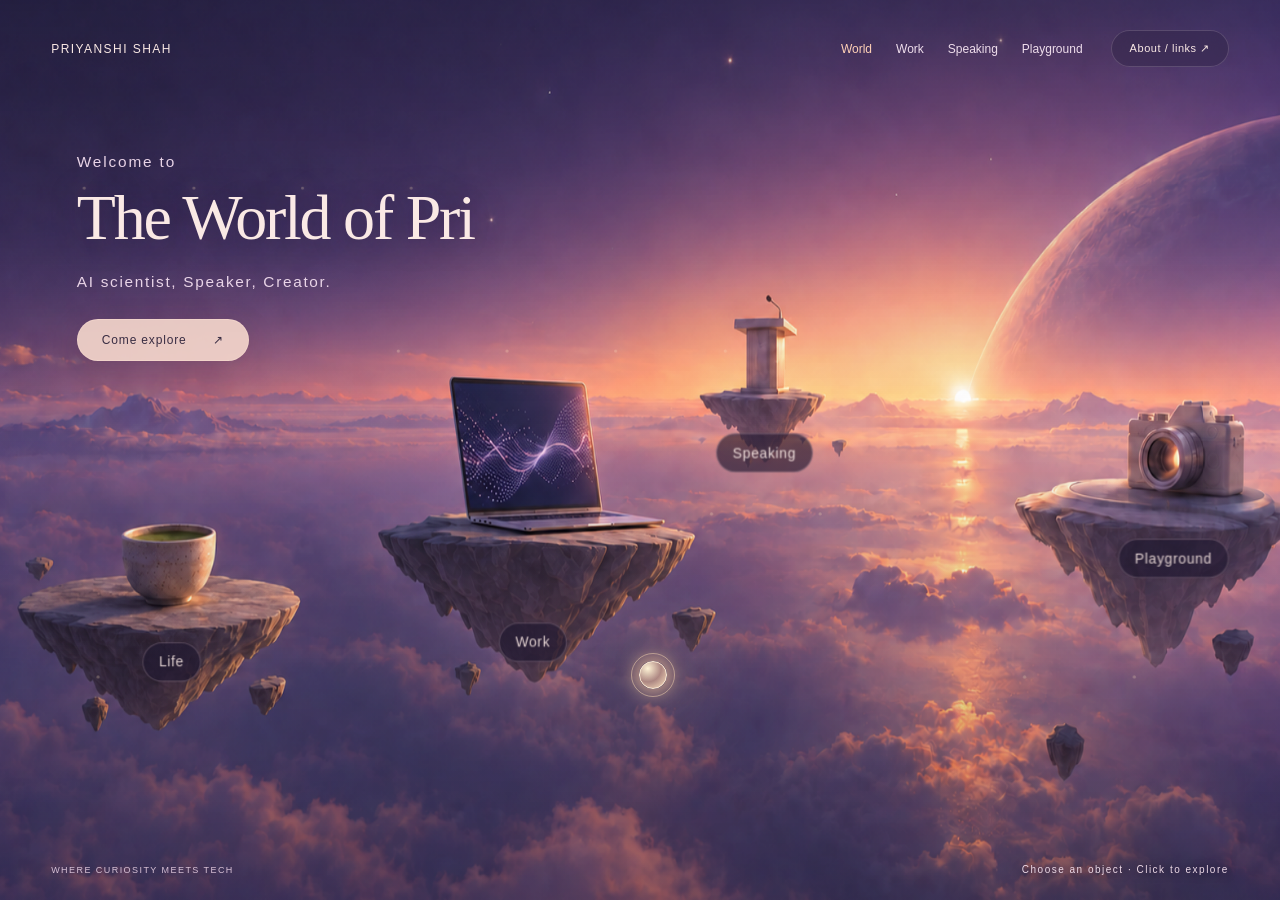
==== commit 58ec8583: "Refine world composition and add connected page portals" ====
--- a/index.html
+++ b/index.html
@@ -15,7 +15,7 @@
 /* A softly breathing world, with light and depth at each destination. */
 #scene{transition:none;isolation:isolate}
 .spot{z-index:2;isolation:isolate}
-.spot .object-lift{position:absolute;inset:-30%;pointer-events:none;background-image:url('assets/pri-world.png');background-repeat:no-repeat;opacity:0;transform:scale(1);filter:brightness(1);mask-image:radial-gradient(ellipse,black 28%,transparent 70%);transition:opacity .45s,transform .65s cubic-bezier(.2,.7,.2,1),filter .45s;z-index:-1}
+.spot .object-lift{position:absolute;inset:-30%;pointer-events:none;background-image:url('assets/pri-world-v3.png');background-repeat:no-repeat;opacity:0;transform:scale(1);filter:brightness(1);mask-image:radial-gradient(ellipse,black 28%,transparent 70%);transition:opacity .45s,transform .65s cubic-bezier(.2,.7,.2,1),filter .45s;z-index:-1}
 .spot::after{content:'';position:absolute;inset:-20%;pointer-events:none;border-radius:50%;background:radial-gradient(ellipse,#ffe1b849, #eaa8f01c 40%,transparent 70%);opacity:0;transform:scale(.85);transition:opacity .4s,transform .65s;mix-blend-mode:screen;z-index:-1}
 .spot:is(:hover,:focus-visible,.active) .object-lift{opacity:1;transform:scale(1.085);filter:brightness(1.16) saturate(1.07)}
 .spot:is(:hover,:focus-visible,.active)::after{opacity:1;transform:scale(1.15)}
@@ -143,8 +143,8 @@
 @media(prefers-reduced-motion:reduce){.playground-trail{display:none}}
 
 #playgroundBall{position:fixed;z-index:7;width:16px;height:16px;transform:translate(-50%,-50%)}#playgroundBall:after{display:none}.playground-trail{z-index:6}.clip-card.guide-selected{border-color:#ffe3b5;box-shadow:0 0 0 1px #ffdbb360,0 0 28px #ffc99540,0 14px 35px #1b112b55}
-</style><link rel="stylesheet" href="speaking.css"></head><body>
-<div id="viewport"><div id="scene"><img src="assets/pri-world.png" alt="" fetchpriority="high" id="art"><button class="spot" style="left:32%;top:38%" data-story="work" aria-label="Explore AI and work"><span class="label">Work</span></button><button class="spot" style="left:59%;top:39%" data-story="speaking" aria-label="Explore speaking"><span class="label">Speaking</span></button><button class="spot" style="left:89%;top:50%" data-story="content" aria-label="Explore Playground"><span class="label">Playground</span></button><button class="spot" style="left:17%;top:61%" data-story="life" aria-label="Explore beyond the screen"><span class="label">Life</span></button></div></div><div id="shade"></div><div class="orb" aria-hidden="true"></div>
+</style><link rel="stylesheet" href="speaking.css"><link rel="stylesheet" href="portals.css"></head><body>
+<div id="viewport"><div id="scene"><img src="assets/pri-world-v3.png" alt="" fetchpriority="high" id="art"><button class="spot" style="left:42%;top:57%" data-story="work" aria-label="Explore AI and work"><span class="label">Work</span></button><button class="spot" style="left:59%;top:39%" data-story="speaking" aria-label="Explore speaking"><span class="label">Speaking</span></button><button class="spot" style="left:89%;top:50%" data-story="content" aria-label="Explore Playground"><span class="label">Playground</span></button><button class="spot" style="left:15.5%;top:63%" data-story="life" aria-label="Explore beyond the screen"><span class="label">Life</span></button></div></div><div id="shade"></div><div class="orb" aria-hidden="true"></div>
 <svg id="guideTrail" aria-hidden="true"><path id="guidePath" pathLength="1" /></svg><header><a class="name" href="/">PRIYANSHI SHAH</a><nav class="world-nav" aria-label="Main navigation"><a href="#world" id="navWorld">World</a><a href="#work/journey" id="navJourney">Work</a><a href="#speaking" id="navSpeaking">Speaking</a><a href="#content" id="navContent">Playground</a></nav><button class="quiet" id="about">About / links ↗</button></header>
 <main><section class="hero" aria-labelledby="title"><p class="welcome">Welcome to</p><h1 id="title">The World of Pri</h1><p class="subtitle">AI scientist, Speaker, Creator.</p><button class="explore" id="enter">Come explore <span>↗</span></button></section><nav id="mobileNav" aria-label="Explore the world"><button data-story="work">Work</button><button data-story="speaking">Speaking</button><button data-story="content">Playground</button><button data-story="life">Life</button></nav></main>
 <footer><span class="index">WHERE CURIOSITY MEETS TECH</span><span class="hint" id="hint">Choose an object · Click to explore</span><button class="quiet" id="reset" hidden>Back to the view ↗</button></footer>
@@ -152,15 +152,15 @@
 <section id="journey" hidden aria-labelledby="journeyTitle"><div class="journey-scroll"><div class="journey-stage"><img class="journey-art" src="assets/journey-four-world.png" alt="" decoding="async"><div class="journey-platforms" aria-label="Explore my career"><button class="journey-stop" id="step-speech" data-step="speech" style="--x:23%;--y:70%;--w:26%" aria-label="Explore Thoughtworks: Open-source ASR" aria-controls="impactCue"><span class="step-name"><span class="brand-plate "><img src="assets/brands/thoughtworks.svg" alt="Thoughtworks"></span><span>Open-source ASR</span><small>23 Indic languages</small></span><span class="platform-light" aria-hidden="true"></span></button><button class="journey-stop" id="step-education" data-step="education" style="--x:46%;--y:62%;--w:17%" aria-label="Explore UC San Diego: MS Data Science" aria-controls="impactCue"><span class="step-name"><span class="brand-plate ucsd"><img src="assets/brands/ucsd.png" alt="UC San Diego"></span><span>MS Data Science</span><small>StartR winner · MicroMBA</small></span><span class="platform-light" aria-hidden="true"></span></button><button class="journey-stop" id="step-health" data-step="health" style="--x:65%;--y:57%;--w:12%" aria-label="Explore Ziva Health: AI & product leadership" aria-controls="impactCue"><span class="step-name"><span class="brand-plate "><img src="assets/brands/ziva.png" alt="Ziva Health"></span><span>AI & product leadership</span><small>Health AI</small></span><span class="platform-light" aria-hidden="true"></span></button><button class="journey-stop" id="step-agents" data-step="agents" style="--x:83%;--y:54%;--w:11%" aria-label="Explore Microsoft: Agents · Models" aria-controls="impactCue"><span class="step-name"><span class="brand-plate "><img src="assets/brands/microsoft.jpg" alt="Microsoft"></span><span>Agents · Models</span><small>Evaluation</small></span><span class="platform-light" aria-hidden="true"></span></button></div><div id="journeyBall" class="guide-ball" aria-hidden="true" style="left:23%;top:68%"></div></div></div>
 <div class="journey-intro"><div class="eyebrow">WORLD / AI &amp; WORK</div><h1 id="journeyTitle" tabindex="-1">Building what’s next in AI.</h1><p>Research depth. Product thinking. Real-world impact.</p></div>
 <div id="impactCue" hidden><div id="focusBrand"></div><h2 id="impactTitle"></h2><div class="focus-metric"><strong id="impactMetric"></strong><span id="impactBrief"></span></div><div id="focusTags"></div><button class="quiet" id="exploreChapter">Explore work ↗</button></div>
-<nav class="journey-quick" aria-label="Career chapters"><button data-quick="speech"><strong>Thoughtworks</strong><span>Open-source ASR</span><small>23 Indic languages</small></button><button data-quick="education"><strong>UC San Diego</strong><span>MS Data Science</span><small>StartR winner · MicroMBA</small></button><button data-quick="health"><strong>Ziva Health</strong><span>AI & product leadership</span><small>Health AI</small></button><button data-quick="agents"><strong>Microsoft</strong><span>Agents · Models</span><small>Evaluation</small></button></nav><a class="journey-back" href="#world">← Back to world</a><button id="researchLink">Check out my research ↗</button><div class="tour-controls" role="group" aria-label="Guided journey"><button id="tourToggle">▶ Play 15-second tour</button><span id="tourStatus" role="status" aria-live="polite"></span><button id="tourOverview" hidden>Skip tour ↗</button><div class="tour-progress" aria-hidden="true"><span id="tourProgress"></span></div></div>
+<nav class="journey-quick" aria-label="Career chapters"><button data-quick="speech"><strong>Thoughtworks</strong><span>Open-source ASR</span><small>23 Indic languages</small></button><button data-quick="education"><strong>UC San Diego</strong><span>MS Data Science</span><small>StartR winner · MicroMBA</small></button><button data-quick="health"><strong>Ziva Health</strong><span>AI & product leadership</span><small>Health AI</small></button><button data-quick="agents"><strong>Microsoft</strong><span>Agents · Models</span><small>Evaluation</small></button></nav><a class="world-portal portal-back work-back" href="#world" aria-label="Back to World"><span class="portal-scene portal-world" aria-hidden="true"></span><span class="portal-arc" aria-hidden="true"></span><span class="portal-ground" aria-hidden="true"></span><span class="portal-label">Back to World</span></a><a class="world-portal work-next" href="#speaking" aria-label="Speaking"><span class="portal-scene portal-speaking" aria-hidden="true"></span><span class="portal-arc" aria-hidden="true"></span><span class="portal-ground" aria-hidden="true"></span><span class="portal-label">Speaking</span></a><button id="researchLink">Check out my research ↗</button><div class="tour-controls" role="group" aria-label="Guided journey"><button id="tourToggle">▶ Play 15-second tour</button><span id="tourStatus" role="status" aria-live="polite"></span><button id="tourOverview" hidden>Skip tour ↗</button><div class="tour-progress" aria-hidden="true"><span id="tourProgress"></span></div></div>
 <dialog id="journeyPanel" aria-labelledby="journeyHeading"><button class="chapter-close" aria-label="Close details">×</button><div id="chapterBrand"></div><div class="eyebrow" id="journeyCategory"></div><h2 id="journeyHeading"></h2><p id="journeyCopy"></p><ul id="chapterTags"></ul><a href="https://www.linkedin.com/in/priyanshishah-184/" target="_blank" rel="noopener noreferrer">More about my work ↗</a></dialog></section>
-<section id="contentWorld" hidden aria-labelledby="contentTitle"><img class="content-art" src="assets/content-world.png" alt="" decoding="async"><div class="content-intro"><div class="eyebrow">WORLD / PLAYGROUND</div><h1 id="contentTitle" tabindex="-1">Learning, out loud.</h1><p>Ideas, experiments and explorations.</p><a href="https://www.instagram.com/ai.priyanshi/" target="_blank" rel="noopener noreferrer">@ai.priyanshi ↗</a></div><div class="clip-nav"><span>Selected from @ai.priyanshi</span></div><div class="clip-gallery" aria-label="Selected Instagram posts"></div><div id="playgroundBall" class="guide-ball" aria-hidden="true"></div><div class="content-cta"><p>Keep learning with me.</p><a href="https://www.instagram.com/ai.priyanshi/" target="_blank" rel="noopener noreferrer">Follow @ai.priyanshi on Instagram ↗</a></div><div class="content-bottom"><a href="#world">← Back to world</a><button id="clipPlayback" hidden>Pause clips</button></div></section>
+<section id="contentWorld" hidden aria-labelledby="contentTitle"><img class="content-art" src="assets/content-world.png" alt="" decoding="async"><div class="content-intro"><div class="eyebrow">WORLD / PLAYGROUND</div><h1 id="contentTitle" tabindex="-1">Learning, out loud.</h1><p>Ideas, experiments and explorations.</p><a href="https://www.instagram.com/ai.priyanshi/" target="_blank" rel="noopener noreferrer">@ai.priyanshi ↗</a></div><div class="clip-nav"><span>Selected from @ai.priyanshi</span></div><div class="clip-gallery" aria-label="Selected Instagram posts"></div><div id="playgroundBall" class="guide-ball" aria-hidden="true"></div><div class="content-cta"><p>Keep learning with me.</p><a href="https://www.instagram.com/ai.priyanshi/" target="_blank" rel="noopener noreferrer">Follow @ai.priyanshi on Instagram ↗</a></div><nav class="content-portals" aria-label="Continue exploring"><a class="world-portal portal-back" href="#speaking" aria-label="Speaking"><span class="portal-scene portal-speaking" aria-hidden="true"></span><span class="portal-arc" aria-hidden="true"></span><span class="portal-ground" aria-hidden="true"></span><span class="portal-label">Speaking</span></a><a class="world-portal portal-next" href="#world" aria-label="World"><span class="portal-scene portal-world" aria-hidden="true"></span><span class="portal-arc" aria-hidden="true"></span><span class="portal-ground" aria-hidden="true"></span><span class="portal-label">World</span></a></nav><div class="content-bottom"><button id="clipPlayback" hidden>Pause clips</button></div></section>
 <section id="speakingWorld" hidden aria-labelledby="speakingTitle">
-<div class="speaking-landscape" aria-hidden="true"></div><div class="speaking-stage">
+<div class="speaking-background" aria-hidden="true"><div class="speaking-landscape"></div></div><div class="speaking-stage">
 <svg class="speaking-path" aria-hidden="true"><path/></svg><div id="speakingBall" class="guide-ball" aria-hidden="true"></div>
 <div class="speaking-hero"><div class="speaking-copy"><h1 id="speakingTitle" tabindex="-1">Ideas worth sharing.</h1><p>AI, people, and what comes next.</p></div></div>
 <h2 class="archive-title">The Island Archive</h2><div class="speaking-gallery" aria-label="Speaking gallery"></div>
-<section class="event-world" aria-labelledby="eventTitle"><div class="event-mist" aria-hidden="true"></div><div class="event-heading"><span class="eyebrow">PEOPLE / IDEAS / POSSIBILITIES</span><h2 id="eventTitle">Where curiosity takes me.</h2><p>Research, builders, and the people in between.</p></div><div class="event-constellation" aria-label="Events and connections"></div></section><div class="speaking-end"><a class="speak-invite" href="https://www.linkedin.com/in/priyanshishah-184/" target="_blank" rel="noopener noreferrer">Connect with me</a><a href="#world">Back to world</a></div>
+<section class="event-world" aria-labelledby="eventTitle"><div class="event-mist" aria-hidden="true"></div><div class="event-heading"><span class="eyebrow">PEOPLE / IDEAS / POSSIBILITIES</span><h2 id="eventTitle">Where curiosity takes me.</h2><p>Research, builders, and the people in between.</p></div><div class="event-constellation" aria-label="Events and connections"></div></section><div class="speaking-end"><a class="speak-invite" href="https://www.linkedin.com/in/priyanshishah-184/" target="_blank" rel="noopener noreferrer">Connect with me</a><nav class="speaking-portals" aria-label="Continue exploring"><a class="world-portal portal-back" href="#work/journey" aria-label="Work"><span class="portal-scene portal-work" aria-hidden="true"></span><span class="portal-arc" aria-hidden="true"></span><span class="portal-ground" aria-hidden="true"></span><span class="portal-label">Work</span></a><a class="world-portal portal-next" href="#content" aria-label="Playground"><span class="portal-scene portal-playground" aria-hidden="true"></span><span class="portal-arc" aria-hidden="true"></span><span class="portal-ground" aria-hidden="true"></span><span class="portal-label">Playground</span></a></nav></div>
 </div></section>
 <dialog id="speakingViewer" aria-label="Speaking event photos"><div class="speaker-viewer-controls"><h2></h2><button data-close aria-label="Close photo gallery">Close</button></div><img alt=""><div class="speaker-viewer-controls"><button data-direction="-1">Previous</button><output aria-live="polite"></output><button data-direction="1">Next</button></div></dialog>
 <div id="travel" aria-hidden="true"><svg><path pathLength="1" id="travelPath" /></svg><div class="guide-ball" id="travelBall"></div></div>
@@ -236,12 +236,12 @@
 function setBrand(container,chapter){container.replaceChildren();if(!chapter.brand)return;const plate=document.createElement('span');plate.className='brand-plate'+(chapter.brand==='ucsd.png'?' ucsd':'');const img=document.createElement('img');img.src='assets/brands/'+chapter.brand;img.alt=chapter.category.split(' / ')[0];plate.append(img);container.append(plate)}
 function jumpBall(b){const x=parseFloat(b.style.getPropertyValue('--x')),y=parseFloat(b.style.getPropertyValue('--y'))-2,sx=parseFloat(journeyBall.style.left)||23,sy=parseFloat(journeyBall.style.top)||68;ballHop?.cancel();journeyBall.style.left=x+'%';journeyBall.style.top=y+'%';if(motionPreference.matches)return;ballHop=journeyBall.animate(Array.from({length:25},(_,i)=>{const t=i/24;return{left:(sx+(x-sx)*t)+'%',top:(sy+(y-sy)*t-Math.sin(Math.PI*t)*3)+'%',offset:t}}),{duration:1000,easing:'ease-in-out'})}
 function focusChapter(key){const b=document.querySelector('#step-'+key),x=parseFloat(b.style.getPropertyValue('--x'));journeyStage.style.transformOrigin=x+'% 65%';journeyStage.style.transform=motionPreference.matches||innerWidth<=650?'none':'scale(1.12)';journeyScroll.scrollTo({left:Math.max(0,x/100*journeyStage.clientWidth-journeyScroll.clientWidth*.6),behavior:motionPreference.matches?'instant':'smooth'});document.body.classList.add('chapter-focused')}
-function selectStep(key,manual=true){if(manual&&selectedChapter===key){pauseTour();showOverview();return}if(manual)pauseTour();selectedChapter=key;journeyPanel.close();const c=focusChapters[key];setBrand(document.querySelector('#focusBrand'),journeySteps[key]);document.querySelector('#impactTitle').textContent=c.title;document.querySelector('#impactMetric').textContent=c.metric;document.querySelector('#impactBrief').textContent=c.brief;document.querySelector('#focusTags').replaceChildren(...c.tags.map(t=>{const n=document.createElement('span');n.textContent=t;return n}));document.querySelector('#impactCue').hidden=false;journeyTabs.forEach(b=>{b.classList.toggle('group-active',b.dataset.step===key);b.classList.toggle('visited',tourOrder.indexOf(b.dataset.step)<tourOrder.indexOf(key));b.setAttribute('aria-current',b.dataset.step===key?'true':'false')});jumpBall(document.querySelector('#step-'+key));focusChapter(key);overviewButton.hidden=false;overviewButton.textContent=tourRunning?'Skip tour ↗':'Full view ↗';if(manual){tourIndex=tourOrder.indexOf(key);tourStatus.textContent='Explore at your pace'}}
+function selectStep(key,manual=true){if(manual&&selectedChapter===key){pauseTour();showOverview();return}if(manual)pauseTour();selectedChapter=key;document.querySelector('#journey').dataset.chapter=key;journeyPanel.close();const c=focusChapters[key];setBrand(document.querySelector('#focusBrand'),journeySteps[key]);document.querySelector('#impactTitle').textContent=c.title;document.querySelector('#impactMetric').textContent=c.metric;document.querySelector('#impactBrief').textContent=c.brief;document.querySelector('#focusTags').replaceChildren(...c.tags.map(t=>{const n=document.createElement('span');n.textContent=t;return n}));document.querySelector('#impactCue').hidden=false;journeyTabs.forEach(b=>{b.classList.toggle('group-active',b.dataset.step===key);b.classList.toggle('visited',tourOrder.indexOf(b.dataset.step)<tourOrder.indexOf(key));b.setAttribute('aria-current',b.dataset.step===key?'true':'false')});jumpBall(document.querySelector('#step-'+key));focusChapter(key);overviewButton.hidden=false;overviewButton.textContent=tourRunning?'Skip tour ↗':'Full view ↗';if(manual){tourIndex=tourOrder.indexOf(key);tourStatus.textContent='Explore at your pace'}}
 function openChapter(key){pauseTour();const c=journeySteps[key];setBrand(document.querySelector('#chapterBrand'),c);document.querySelector('#journeyCategory').textContent=c.category;document.querySelector('#journeyHeading').textContent=c.title;document.querySelector('#journeyCopy').textContent=c.copy;const tags=key==='education'?['MS in Data Science','Student Entrepreneur · StartR Demo Day Winner','MicroMBA · Rady','Research at UC San Diego']:c.tags;document.querySelector('#chapterTags').replaceChildren(...tags.map(t=>{const li=document.createElement('li');li.textContent=t;return li}));const chapterLink=journeyPanel.querySelector('a');chapterLink.href=key==='research'?'https://scholar.google.com/citations?user=uOdXRD0AAAAJ&hl=en':'https://www.linkedin.com/in/priyanshishah-184/';chapterLink.textContent=key==='research'?'Check out my research on Google Scholar ↗':'More about my work ↗';journeyPanel.showModal()}
 document.querySelector('#exploreChapter').onclick=()=>openChapter(selectedChapter);document.querySelector('#researchLink').onclick=()=>openChapter('research');journeyPanel.querySelector('button').onclick=()=>journeyPanel.close();
 function clearTourClock(){clearTimeout(milestoneHoverTimer);milestoneHoverTimer=null;clearTimeout(tourTimer);tourTimer=null;tourProgressAnimation?.cancel();tourProgressAnimation=null}
 function pauseTour(){clearTourClock();tourRunning=false;tourToggle.textContent=tourCompleted?'↻ Replay tour':'▶ Play 15-second tour';tourToggle.setAttribute('aria-label','Play 15-second tour');if(selectedChapter)overviewButton.textContent='Full view ↗'}
-function showOverview(){ballHop?.cancel();journeyBall.style.left='23%';journeyBall.style.top='68%';journeyPanel.close();document.querySelector('#impactCue').hidden=true;document.body.classList.remove('chapter-focused');journeyTabs.forEach(b=>{b.classList.remove('group-active');b.classList.remove('visited');b.setAttribute('aria-current','false')});journeyStage.style.transform='none';journeyScroll.scrollTo({left:0,behavior:motionPreference.matches?'instant':'smooth'});overviewButton.hidden=true;tourStatus.textContent='';selectedChapter=null}
+function showOverview(){ballHop?.cancel();journeyBall.style.left='23%';journeyBall.style.top='68%';journeyPanel.close();document.querySelector('#impactCue').hidden=true;document.body.classList.remove('chapter-focused');journeyTabs.forEach(b=>{b.classList.remove('group-active');b.classList.remove('visited');b.setAttribute('aria-current','false')});journeyStage.style.transform='none';journeyScroll.scrollTo({left:0,behavior:motionPreference.matches?'instant':'smooth'});overviewButton.hidden=true;tourStatus.textContent='';selectedChapter=null;delete document.querySelector('#journey').dataset.chapter}
 function finishTour(){pauseTour();tourCompleted=true;showOverview();tourToggle.textContent='↻ Replay tour';tourProgress.style.transform='scaleX(1)'}
 function tourNext(){if(!tourRunning||!isJourney())return;tourIndex++;if(tourIndex>=4){finishTour();return}selectStep(tourOrder[tourIndex],false);tourStatus.textContent=`0${tourIndex+1} / 04`;tourProgressAnimation=tourProgress.animate([{transform:`scaleX(${tourIndex/4})`},{transform:`scaleX(${(tourIndex+1)/4})`}],{duration:CHAPTER_TIME,fill:'forwards'});tourTimer=setTimeout(tourNext,CHAPTER_TIME)}
 function startTour(){clearTourClock();tourIndex=-1;tourCompleted=false;tourRunning=true;journeyPanel.close();tourToggle.textContent='Ⅱ Pause';tourToggle.setAttribute('aria-label','Pause tour');tourNext()}
--- a/portals.css
+++ b/portals.css
@@ -0,0 +1,47 @@
+/* Broken circular portals: quiet outlines at rest, destination on hover/focus. */
+.world-portal{--portal-size:76px;position:relative;display:block;flex:none;width:112px;height:120px;padding:12px 18px 24px;color:#fae9e5;text-decoration:none;isolation:isolate;z-index:8;outline-offset:3px}
+.portal-arc{position:absolute;left:50%;top:12px;width:var(--portal-size);height:var(--portal-size);transform:translateX(-50%);color:#d3bcd35c;transition:color .25s,filter .25s;z-index:2}
+.portal-arc::before{content:'';position:absolute;inset:0;border-radius:50%;background:conic-gradient(from 0deg,currentColor 0deg 7deg,transparent 7deg 25deg,currentColor 25deg 360deg);mask:radial-gradient(farthest-side,transparent calc(100% - 3px),#000 calc(100% - 2px));clip-path:inset(0 0 17% 0)}
+.portal-ground{position:absolute;left:50%;top:calc(12px + var(--portal-size)*.83);width:calc(var(--portal-size) + 12px);height:7px;transform:translateX(-50%) skewX(-15deg);background:linear-gradient(#72607970,#24243c);border-top:1px solid #c7aeb13d}
+.portal-scene{position:absolute;left:50%;top:14px;width:calc(var(--portal-size) - 4px);height:calc(var(--portal-size) - 4px);transform:translateX(-50%);border-radius:50%;clip-path:inset(0 0 16% 0);opacity:0;background-size:cover;background-position:center;transition:opacity .25s;overflow:hidden}
+.portal-world{background-image:url('assets/pri-world-v3.png')}.portal-speaking{background-image:url('assets/speaking/world.png')}.portal-work{background-image:url('assets/journey-four-world.png')}.portal-playground{background-image:url('assets/content-world.png')}
+.portal-label{position:absolute;top:calc(25px + var(--portal-size)*.83);left:0;width:100%;text-align:center;font-size:12px;line-height:1.3;opacity:0;transform:translateY(3px);transition:opacity .2s,transform .2s}
+.world-portal:is(:hover,:focus-visible) .portal-arc{color:#ffe0b9;filter:drop-shadow(0 0 4px #ffbc88) drop-shadow(0 0 9px #f7a775)}
+.world-portal:is(:hover,:focus-visible) .portal-scene,.world-portal:is(:hover,:focus-visible) .portal-label{opacity:1;transform:translateX(-50%)}
+.world-portal:is(:hover,:focus-visible) .portal-label{transform:translateY(0)}
+.portal-back .portal-arc,.portal-back .portal-ground{opacity:.6;transition:opacity .25s,color .25s,filter .25s}
+.portal-back:is(:hover,:focus-visible) .portal-arc,.portal-back:is(:hover,:focus-visible) .portal-ground{opacity:1}
+.work-back{position:absolute;left:0;bottom:12px;--portal-size:54px;width:110px;height:100px}
+.work-next{position:absolute;right:0;top:42%;visibility:visible;opacity:1;transition:opacity .25s}
+#journey #researchLink{bottom:105px}
+.speaking-portals{display:flex;justify-content:space-between;align-items:center;width:100%;margin-top:90px;text-align:left}
+.speaking-end{position:relative}.speaking-portals .portal-back{--portal-size:60px}
+@media(max-width:650px){.world-portal{--portal-size:58px;width:86px;height:106px;padding-inline:8px}.work-back{bottom:8px;--portal-size:48px}.work-next{top:48%}.portal-label{font-size:11px}.speaking-portals{margin-top:65px}}
+@media(hover:none){.world-portal .portal-label{opacity:1;transform:none}.portal-back .portal-arc,.portal-back .portal-ground{opacity:.65}}
+@media(prefers-reduced-motion:reduce){.world-portal,.world-portal *{transition:none!important}}
+
+.speaking-background{position:absolute;inset:0 0 auto;overflow:hidden;pointer-events:none}
+
+.speaking-portals{width:calc(100% + 10vw);margin-left:-5vw}
+
+/* Edge placement and island footing shared by the page-end portals. */
+.portal-ground{height:24px;transform:translateX(-50%);border:0;background:url('assets/speaking/island.png') center 36%/100% auto no-repeat;clip-path:polygon(0 0,100% 0,100% 60%,78% 80%,50% 100%,18% 80%,0 55%)}
+.portal-label{top:calc(41px + var(--portal-size)*.83)}
+.work-next{top:38%}
+.work-back{left:-18px}
+.work-back .portal-arc::before{clip-path:inset(0 0 50% 0);transition:clip-path .25s}
+.work-back:not(:hover):not(:focus-visible) .portal-ground{top:calc(12px + var(--portal-size)*.5)}
+.work-back:is(:hover,:focus-visible) .portal-arc::before{clip-path:inset(0)}
+.work-back:is(:hover,:focus-visible) .portal-ground{top:calc(12px + var(--portal-size))}
+.work-back:is(:hover,:focus-visible) .portal-scene{clip-path:none}
+.work-back:is(:hover,:focus-visible) .portal-label{top:calc(35px + var(--portal-size))}
+.speaking-portals{width:calc(100vw - 12px);margin-left:calc((100% - 100vw)/2 + 6px);margin-top:95px}
+.speaking-portals .world-portal,.content-portals .world-portal{--portal-size:100px;width:136px;height:150px}
+.speaking-portals .portal-arc::before,.content-portals .portal-arc::before{clip-path:inset(0 0 35% 0)}
+.speaking-portals .portal-scene,.content-portals .portal-scene{clip-path:inset(0 0 34% 0)}
+.speaking-portals .portal-ground,.content-portals .portal-ground{top:calc(12px + var(--portal-size)*.65)}
+.speaking-portals .portal-label,.content-portals .portal-label{top:calc(40px + var(--portal-size)*.65)}
+.content-portals{position:relative;display:flex;justify-content:space-between;margin:35px 6px 25px;z-index:4}
+.spot[data-story="work"]{width:25%;height:35%}
+.spot[data-story="life"]{width:18%;height:22%;left:15.5%!important;top:63%!important}
+@media(max-width:650px){.speaking-portals .world-portal,.content-portals .world-portal{--portal-size:76px;width:106px;height:130px}.work-next{top:40%}.work-back{left:-10px}}
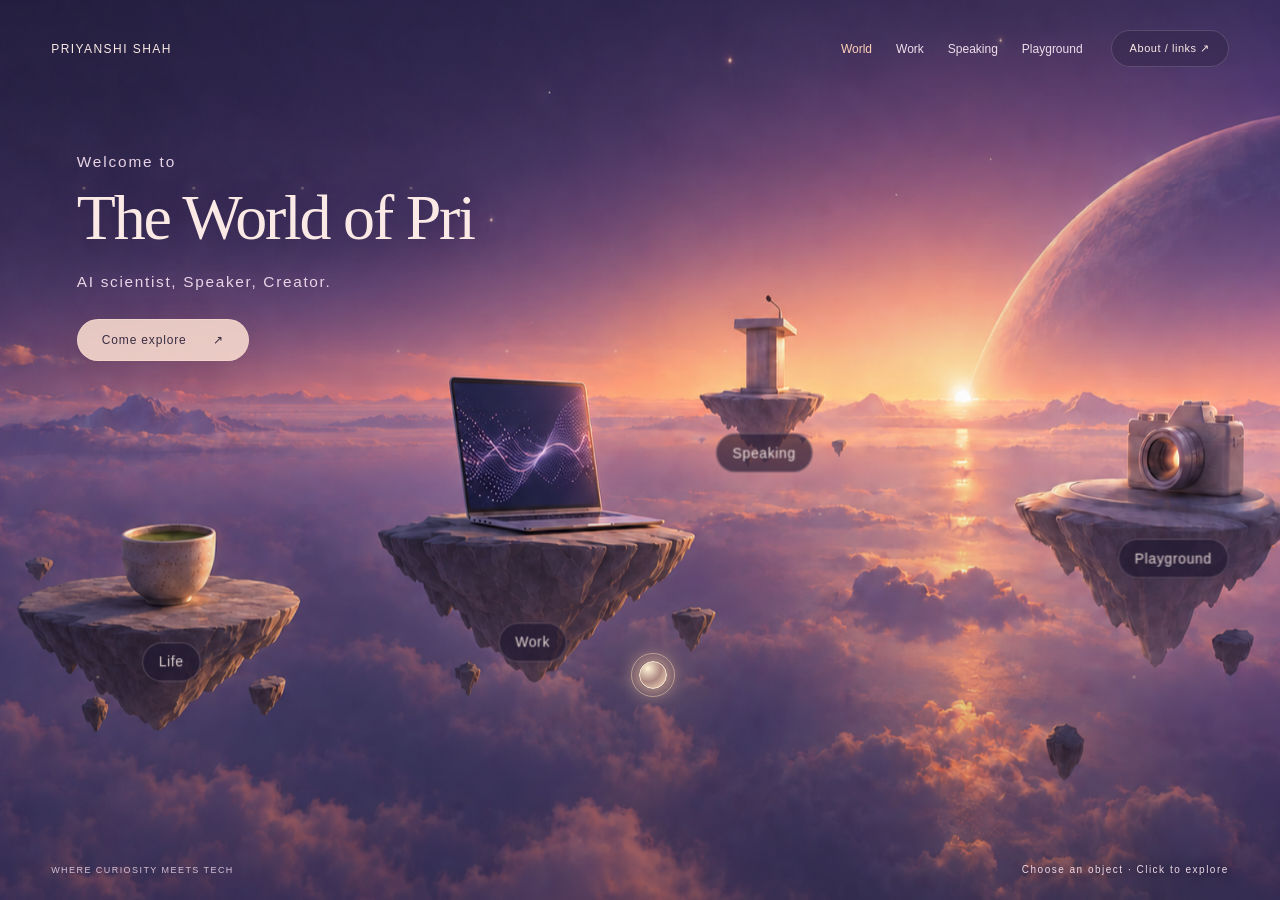
==== commit eac31721: "Publish cinematic Work journey and refined speaking paths" ====
--- a/index.html
+++ b/index.html
@@ -143,7 +143,8 @@
 @media(prefers-reduced-motion:reduce){.playground-trail{display:none}}
 
 #playgroundBall{position:fixed;z-index:7;width:16px;height:16px;transform:translate(-50%,-50%)}#playgroundBall:after{display:none}.playground-trail{z-index:6}.clip-card.guide-selected{border-color:#ffe3b5;box-shadow:0 0 0 1px #ffdbb360,0 0 28px #ffc99540,0 14px 35px #1b112b55}
-</style><link rel="stylesheet" href="speaking.css"><link rel="stylesheet" href="portals.css"></head><body>
+</style><link rel="stylesheet" href="speaking.css"><link rel="stylesheet" href="portals.css"><link rel="stylesheet" href="work.css?v=water-depth-22">
+<link rel="stylesheet" href="work-terrace.css?v=11"></head><body>
 <div id="viewport"><div id="scene"><img src="assets/pri-world-v3.png" alt="" fetchpriority="high" id="art"><button class="spot" style="left:42%;top:57%" data-story="work" aria-label="Explore AI and work"><span class="label">Work</span></button><button class="spot" style="left:59%;top:39%" data-story="speaking" aria-label="Explore speaking"><span class="label">Speaking</span></button><button class="spot" style="left:89%;top:50%" data-story="content" aria-label="Explore Playground"><span class="label">Playground</span></button><button class="spot" style="left:15.5%;top:63%" data-story="life" aria-label="Explore beyond the screen"><span class="label">Life</span></button></div></div><div id="shade"></div><div class="orb" aria-hidden="true"></div>
 <svg id="guideTrail" aria-hidden="true"><path id="guidePath" pathLength="1" /></svg><header><a class="name" href="/">PRIYANSHI SHAH</a><nav class="world-nav" aria-label="Main navigation"><a href="#world" id="navWorld">World</a><a href="#work/journey" id="navJourney">Work</a><a href="#speaking" id="navSpeaking">Speaking</a><a href="#content" id="navContent">Playground</a></nav><button class="quiet" id="about">About / links ↗</button></header>
 <main><section class="hero" aria-labelledby="title"><p class="welcome">Welcome to</p><h1 id="title">The World of Pri</h1><p class="subtitle">AI scientist, Speaker, Creator.</p><button class="explore" id="enter">Come explore <span>↗</span></button></section><nav id="mobileNav" aria-label="Explore the world"><button data-story="work">Work</button><button data-story="speaking">Speaking</button><button data-story="content">Playground</button><button data-story="life">Life</button></nav></main>
@@ -291,6 +292,7 @@
 document.addEventListener('visibilitychange',syncClips);motionPreference.addEventListener('change',syncClips);
 function enterContent(){if(location.hash==='#content')return;if(isJourney()||location.hash==='#speaking'){location.hash='content';return}enterJourney('content','content')}
 document.querySelector('#navContent').onclick=e=>{e.preventDefault();enterContent()};
-function routeWorld(){pauseTour();cancelTravel();const inJourney=['#journey','#work/journey'].includes(location.hash),inContent=location.hash==='#content',inSpeaking=location.hash==='#speaking',inside=inJourney||inContent||inSpeaking;clearTimeout(hoverTimer);clearTimeout(closeTimer);detail.close();document.querySelector('#speakingWorld').hidden=!inSpeaking;document.body.classList.toggle('speaking-view',inSpeaking);document.querySelector('#navSpeaking').setAttribute('aria-current',inSpeaking?'page':'false');document.querySelector('#journey').hidden=!inJourney;document.querySelector('#contentWorld').hidden=!inContent;document.body.classList.toggle('journey-view',inJourney);document.body.classList.toggle('content-view',inContent);document.querySelector('#viewport').inert=inside;document.querySelector('main').inert=inside;document.querySelector('footer').inert=inside;document.querySelector('#navWorld').setAttribute('aria-current',inside?'false':'page');document.querySelector('#navJourney').setAttribute('aria-current',inJourney?'page':'false');document.querySelector('#navContent').setAttribute('aria-current',inContent?'page':'false');document.title=inSpeaking?'Speaking — Priyanshi Shah':inContent?'Playground — Priyanshi Shah':inJourney?'AI & work — My Journey — Priyanshi Shah':'Priyanshi Shah — AI scientist, Speaker, Creator';showOverview();syncClips();if(inJourney){journeyScroll.scrollLeft=0;document.querySelector('#journeyTitle').focus({preventScroll:true});initJourneyTour()}else if(inContent){document.querySelector('#contentTitle').focus({preventScroll:true});resetPlaygroundPointer()}else if(document.activeElement?.closest('#journey, #contentWorld'))document.querySelector('#navWorld').focus()}
+function routeWorld(){if(location.hash==="#work2"){location.replace("work2/#work/journey");return}pauseTour();cancelTravel();const inJourney=['#journey','#work/journey'].includes(location.hash),inContent=location.hash==='#content',inSpeaking=location.hash==='#speaking',inside=inJourney||inContent||inSpeaking;clearTimeout(hoverTimer);clearTimeout(closeTimer);detail.close();document.querySelector('#speakingWorld').hidden=!inSpeaking;document.body.classList.toggle('speaking-view',inSpeaking);document.querySelector('#navSpeaking').setAttribute('aria-current',inSpeaking?'page':'false');document.querySelector('#journey').hidden=!inJourney;document.querySelector('#contentWorld').hidden=!inContent;document.body.classList.toggle('journey-view',inJourney);document.body.classList.toggle('content-view',inContent);document.querySelector('#viewport').inert=inside;document.querySelector('main').inert=inside;document.querySelector('footer').inert=inside;document.querySelector('#navWorld').setAttribute('aria-current',inside?'false':'page');document.querySelector('#navJourney').setAttribute('aria-current',inJourney?'page':'false');document.querySelector('#navContent').setAttribute('aria-current',inContent?'page':'false');document.title=inSpeaking?'Speaking — Priyanshi Shah':inContent?'Playground — Priyanshi Shah':inJourney?'AI & work — My Journey — Priyanshi Shah':'Priyanshi Shah — AI scientist, Speaker, Creator';showOverview();syncClips();if(inJourney){journeyScroll.scrollLeft=0;document.querySelector('#journeyTitle').focus({preventScroll:true});initJourneyTour()}else if(inContent){document.querySelector('#contentTitle').focus({preventScroll:true});resetPlaygroundPointer()}else if(document.activeElement?.closest('#journey, #contentWorld'))document.querySelector('#navWorld').focus()}
 addEventListener('hashchange',routeWorld);routeWorld();
-</script><script src="speaking.js"></script></body></html>
+</script><script src="speaking.js?v=photo-flow-10"></script><script src="work.js?v=terrace-35"></script>
+</body></html>
--- a/speaking.css
+++ b/speaking.css
@@ -90,3 +90,7 @@
 .event-node img[src$='treehacks-2024.jpg'],.event-node img[src$='neurips-2023.jpg']{aspect-ratio:auto;height:auto}
 
 .event-upload img{aspect-ratio:auto;width:100%;height:auto;display:block}
+.speaking-bridge-rails path{fill:none;stroke:#f6cda1;stroke-width:1;opacity:.35;filter:none}#speakingBall{transition:opacity .3s}
+.speaking-bridge-rails .bridge-depth{stroke:#473745;opacity:.9;stroke-linecap:round;stroke-linejoin:round}.speaking-bridge-rails .bridge-surface{stroke:#bb937e;opacity:.7;stroke-linecap:round;stroke-linejoin:round}
+.speaking-bridge-rails .bridge-surface{stroke:#8d7b77;opacity:.85}.speaking-bridge-rails .bridge-depth{stroke:#29263b;opacity:.9}
+@media(min-width:701px){.speaking-hero{margin-bottom:105px}.archive-title{margin-bottom:50px}}
--- a/work.css
+++ b/work.css
@@ -0,0 +1,30 @@
+.work-world{position:fixed;inset:0;z-index:4;overflow-y:auto;overflow-x:hidden;background:#201c36;scroll-behavior:smooth;isolation:isolate}.work-world[hidden]{display:none}.journey-view #journey{display:none}.journey-view header{background:#17192ce8;backdrop-filter:blur(16px)}.work-backdrop{position:absolute;inset:0 0 auto;height:1100px;background:linear-gradient(180deg,#201c3620 20%,#201c3699 65%,#201c36),url('assets/journey-four-world.png') center top/cover;z-index:-2}.work-world:after{content:'';position:fixed;inset:0;pointer-events:none;background:radial-gradient(ellipse at 80% 65%,#b78ba00b,transparent 55%);z-index:-1}.work-heading{max-width:1200px;margin:auto;padding:155px 55px 55px}.work-heading .eyebrow{color:#f3cdb9;font-size:11px;letter-spacing:.2em}.work-heading h1{font-size:clamp(40px,5.2vw,72px);margin:18px 0}.work-heading p{color:#ecdde8;font-size:17px;line-height:1.7;max-width:560px}.work-map{position:relative;max-width:1200px;margin:0 auto;padding:15px 55px 60px;display:grid;grid-template-columns:repeat(12,1fr);gap:35px 28px;align-items:start}.work-card{position:relative;border:1px solid #e3bdcc52;border-radius:18px;background:linear-gradient(125deg,#34304ced,#20263aeF);padding:32px;box-shadow:0 20px 55px #10132335;isolation:isolate;transition:transform .5s,border-color .4s,box-shadow .4s;overflow:hidden}.work-card:before{content:'';position:absolute;inset:0;z-index:-1;pointer-events:none;background:radial-gradient(350px circle at var(--mx,50%) var(--my,50%),#ffcfa31b,transparent 75%);opacity:0;transition:opacity .5s}.work-card:hover:before{opacity:1}.work-card:hover{transform:translateY(-5px);border-color:#f6d1ae9c;box-shadow:0 24px 60px #13132466,0 0 30px #f4b68c0c}.work-card .eyebrow{font-size:10px;letter-spacing:.16em;color:#e5bfae;line-height:1.6}.work-card h2{font:400 clamp(25px,3vw,40px)/1.17 Georgia,serif;margin:18px 0}.work-card p{font-size:15px;line-height:1.7;color:#ddcfdf;margin:12px 0}.work-card .metric{font:400 68px/1 Georgia,serif;letter-spacing:-.04em;color:#ffe2c2;display:block;margin:26px 0 8px}.work-card .metric-note{font-size:12px;color:#d8c6d8}.work-tags{display:flex;flex-wrap:wrap;gap:8px;margin-top:23px}.work-tags span{font-size:11px;padding:8px 11px;border:1px solid #e3c8d426;border-radius:30px;color:#e5d6e3}.work-ms{grid-column:5/13}.work-ziva{grid-column:1/9;margin-top:15px}.work-masters{grid-column:6/13;margin-top:10px}.work-mba{grid-column:1/5;grid-row:3;margin-top:65px}.work-ige{grid-column:2/6}.work-startr{grid-column:8/13;margin-top:15px}.work-asr{grid-column:1/10;margin-top:20px}.work-small{padding:25px}.work-small h2{font-size:29px}.work-columns{display:grid;grid-template-columns:1fr 1fr;gap:22px;border-top:1px solid #dec6d52e;margin-top:25px;padding-top:22px}.work-columns h3{font-size:13px;font-weight:400;margin:0;color:#ffe0c2}.work-columns p{font-size:13px}.work-wave{height:52px;display:flex;gap:5px;align-items:center;margin:20px 0}.work-wave i{width:3px;height:var(--h);background:linear-gradient(#efbeab,#948bbe);border-radius:4px;animation:work-wave 3s ease-in-out infinite alternate;animation-delay:var(--d)}@keyframes work-wave{to{transform:scaleY(.5);opacity:.5}}.work-orbit{position:absolute;right:30px;top:27px;width:55px;height:55px;border:1px solid #eac6bd35;border-radius:50%;pointer-events:none}.work-orbit:after{content:'';position:absolute;left:4px;top:5px;width:6px;height:6px;background:#efd0ac;border-radius:50%;box-shadow:0 0 12px #ffd5a975}.work-ms .eyebrow{padding-right:65px}.work-trail{position:absolute;inset:0;width:100%;height:100%;pointer-events:none;z-index:-1;overflow:visible}.work-trail path{fill:none;stroke:#e8bca2;stroke-width:1.4;opacity:.45}.work-ball{position:absolute;width:17px;height:17px;left:0;top:0;border-radius:50%;border:1px solid #ffe9c7;background:radial-gradient(circle at 30% 25%,#fff1d5,#e9b99299 60%,#dca6c14d);box-shadow:0 0 18px #f9c89b66;pointer-events:none;z-index:2;will-change:transform}.work-end{max-width:1200px;margin:0 auto;padding:35px 25px 70px;display:flex;align-items:center;justify-content:space-between}.work-end p{font:24px Georgia;text-align:center;color:#e4cddd}.work-end .world-portal{position:relative;inset:auto;flex-shrink:0}.work-spark{position:absolute;width:3px;height:3px;border-radius:50%;background:#ffe4c6;pointer-events:none;z-index:3;animation:work-fade .9s ease-out forwards}@keyframes work-fade{to{opacity:0;transform:translateY(-15px) scale(.2)}}
+@media(max-width:700px){.work-heading{padding:125px 24px 35px}.work-heading p{font-size:15px}.work-map{padding:10px 20px 35px;gap:23px 14px}.work-card{padding:24px}.work-ms{grid-column:2/13}.work-ziva{grid-column:1/12}.work-masters{grid-column:2/13;grid-row:3}.work-mba{grid-column:1/7;grid-row:4;margin-top:0}.work-ige{grid-column:7/13;grid-row:4}.work-startr{grid-column:4/13;margin:0}.work-asr{grid-column:1/12}.work-small{padding:20px 16px}.work-small h2{font-size:23px}.work-card .metric{font-size:54px}.work-columns{grid-template-columns:1fr;gap:10px}.work-end{padding:20px 5px 45px}.work-end p{font-size:18px;max-width:120px}.work-orbit{display:none}.work-ms .eyebrow{padding:0}}
+@media(prefers-reduced-motion:reduce){.work-world{scroll-behavior:auto}.work-card{transition:none}.work-card:hover{transform:none}.work-wave i{animation:none}.work-spark,.work-ball{display:none}}
+.work-card{z-index:1}.work-ball{z-index:0}.work-orbit{animation:work-orbit 24s linear infinite}@keyframes work-orbit{to{transform:rotate(360deg)}}@media(prefers-reduced-motion:reduce){.work-orbit{animation:none}}
+/* Scenic composition matching the approved mockup. */
+.work-backdrop{height:var(--world-height,2100px);background:linear-gradient(#14162c12,#15182e08),url('assets/work-landscape-clean.png') center top/100% 100% no-repeat}.journey-view header{background:linear-gradient(#15182ba8,transparent);backdrop-filter:none}.work-heading{max-width:1340px;padding:135px 50px 45px}.work-heading h1{font-size:clamp(42px,5.6vw,78px);font-weight:500;letter-spacing:-.045em}.work-heading p{font:clamp(18px,2vw,26px)/1.5 Georgia;max-width:900px}.work-heading .eyebrow{display:none}.work-map{max-width:1340px;padding:10px 45px 70px;gap:55px 30px}.work-card{border-radius:9px;border:1px solid #f2c1aaae;background:linear-gradient(115deg,#181b38f5 20%,#24203ad4 65%,#222a4290),url('assets/work-landscape-clean.png') center 28%/cover;box-shadow:inset 0 0 28px #d995b00b,0 12px 30px #0d10294a;overflow:visible;padding:34px}.work-card:before{border-radius:9px}.work-card h2{font-size:clamp(28px,3.4vw,46px);line-height:1.12;color:#fff0db}.work-card .eyebrow{color:#f5e1db}.work-card p{color:#f1e2e9}.work-card .metric{font-size:clamp(64px,7vw,96px)}.work-tags span{border:none;padding:0;color:#e6c9d7}.work-tags span+span:before{content:'·';margin-right:8px}.work-ms{grid-column:1/7;grid-row:1;margin:0 0 0 0;min-height:300px}.work-ziva{grid-column:7/13;grid-row:1;margin-top:70px}.work-masters{grid-column:6/13;grid-row:2;margin-top:0}.work-mba{grid-column:1/4;grid-row:2;margin-top:85px}.work-ige{grid-column:4/6;grid-row:2;margin-top:110px;padding:22px 15px}.work-startr{grid-column:9/13;grid-row:3;margin-top:80px}.work-asr{grid-column:1/9;grid-row:3;margin-top:0}.work-small{padding:25px 20px}.work-small h2{font-size:29px}.work-ms:after,.work-ziva:after,.work-asr:after,.work-startr:after{content:'';position:absolute;width:65%;height:48px;left:-12px;bottom:-28px;background:linear-gradient(175deg,#fad2a750,transparent 36%,#0d122a99 39%),url('assets/journey-four-world.png') 22% 75%/650%;clip-path:polygon(0 12%,88% 0,100% 20%,99% 73%,12% 100%,0 76%);border-top:2px solid #f1bf93;box-shadow:0 20px 20px #ffc19455;pointer-events:none}.work-startr:after{width:85%;height:34px;bottom:-20px}.work-trail path{stroke:#ffd0a5;stroke-width:2;opacity:.8;filter:drop-shadow(0 0 5px #ffb875)}.work-end{padding-top:55px;padding-bottom:100px}.work-end .world-portal{--portal-size:130px;width:175px;height:155px}.work-end .portal-label{opacity:1}.work-orbit{display:none}.work-emblem{float:right;margin:8px 0 15px 20px;width:58px;height:58px;color:#d5aac6;opacity:.85}.work-ms .work-emblem{display:grid;grid-template-columns:1fr 1fr;gap:4px}.work-emblem i{background:#cba7cd}.work-ziva .work-emblem{width:70px;height:85px}.work-masters .work-emblem{width:90px;height:72px}.work-small .work-emblem{float:none;width:35px;height:35px;margin:15px 0 0}.work-columns{border-color:#e3c6d857}.work-card:hover{border-color:#ffe4c8;box-shadow:0 0 20px #ffbf9735,0 16px 35px #14132c50}
+@media(max-width:900px){.work-map{gap:40px 20px;padding-inline:25px}.work-heading{padding-inline:30px}.work-card{padding:25px}.work-small{padding:20px 16px}.work-ige{grid-column:3/6;grid-row:3;margin-top:0}.work-mba{grid-column:1/5;margin-top:40px}.work-asr{grid-row:4}.work-startr{grid-row:3;grid-column:7/13;margin-top:0}.work-ms{min-height:0}.work-end .world-portal{--portal-size:95px;width:130px}.work-small h2{font-size:26px}}
+@media(max-width:600px){.work-heading{padding:115px 22px 30px}.work-heading h1{font-size:42px}.work-map{display:grid;grid-template-columns:repeat(12,1fr);gap:35px 12px;padding-inline:18px}.work-ms{grid-column:1/12;grid-row:1}.work-ziva{grid-column:2/13;grid-row:2;margin:0}.work-masters{grid-column:1/13;grid-row:3}.work-mba{grid-column:1/7;grid-row:4;margin:0}.work-ige{grid-column:7/13;grid-row:4;margin:0}.work-startr{grid-column:5/13;grid-row:5}.work-asr{grid-column:1/12;grid-row:6}.work-columns{grid-template-columns:1fr 1fr;gap:15px}.work-card h2{font-size:30px}.work-small h2{font-size:25px}.work-card .metric{font-size:68px}.work-end .world-portal{--portal-size:75px;width:100px}.work-end p{font-size:16px}}
+.journey-view.work-scrolled header{background:#15182bed;backdrop-filter:blur(14px)}
+/* Compact cards, each with its own visual identity. */
+.work-heading{padding-top:115px;padding-bottom:30px}.work-map{max-width:1180px;gap:42px 34px}.work-card{padding:24px 26px}.work-card h2{font-size:clamp(26px,2.65vw,36px);margin:14px 0}.work-card p{font-size:13px;line-height:1.65}.work-card .metric{font-size:clamp(54px,5.4vw,72px);margin-top:18px}.work-tags{margin-top:17px}.work-card .eyebrow{font-size:9px}.work-ms{min-height:0}.work-ziva{margin-top:45px}.work-small{padding:20px}.work-small h2{font-size:25px}.work-columns{margin-top:18px;padding-top:16px}.work-wave{height:40px;margin:14px 0}.work-masters{background:linear-gradient(90deg,#171b35ee 0%,#171b35a6 42%,#171b3520 100%),url('assets/work-geisel.png') right center/cover}.work-masters .work-emblem{display:none}.work-masters h2{max-width:70%;padding-bottom:18px}.work-masters .work-columns{background:#141b32c9;margin-inline:-12px;padding:14px 12px;border-radius:5px}.work-mba{background:linear-gradient(120deg,#181b35f5,#312540b0),repeating-linear-gradient(90deg,transparent 0 24px,#ddb99324 25px 26px),linear-gradient(#262844,#70586a)}.work-ige{background:radial-gradient(ellipse at 85% 20%,#c199b544,transparent 65%),linear-gradient(140deg,#1a203d,#352743)}.work-startr{background:radial-gradient(ellipse at 90% 80%,#d9a17240,transparent 65%),linear-gradient(140deg,#171b35,#30344e)}.work-ms{background:radial-gradient(ellipse at 95% 90%,#858ed940,transparent 60%),linear-gradient(135deg,#171b35ef,#272a48e8)}.work-ziva{background:radial-gradient(ellipse at 85% 70%,#8fb8ab2a,transparent 70%),linear-gradient(130deg,#191e37f5,#333149ef)}.work-ball{z-index:0}.work-card:after{height:35px;bottom:-23px}
+@media(max-width:600px){.work-heading{padding-top:110px}.work-map{gap:32px 12px}.work-card{padding:20px}.work-card h2{font-size:27px}.work-small{padding:16px}.work-small h2{font-size:23px}.work-ziva{margin-top:0}.work-masters h2{max-width:75%}.work-card .metric{font-size:58px}}
+.work-company-logo{display:block;width:115px;height:34px;object-fit:contain;object-position:left center;margin:0 0 18px;border-radius:4px;background:#fff;padding:5px 8px}.work-logo-masters{background:#15243cd9;width:140px;height:35px;padding:3px 6px}.work-ziva h2{font-weight:700;font-size:clamp(29px,2.6vw,38px);line-height:1.1;margin-bottom:16px}.work-founding{display:inline-block;color:#ffe2b8;border:1px solid #e9c5a666;border-radius:20px;padding:6px 11px;font-size:11px;letter-spacing:.06em;margin-bottom:4px}.work-ziva p strong{color:#ffe6c4}.work-ownership{border-top:1px solid #f0d0bd35;padding-top:13px;margin-top:15px}.work-ownership h3{font-size:12px;color:#f5d6ba;margin:0}.work-ownership p{margin-bottom:8px}.work-ziva .work-growth{font-size:11px;color:#cbbdd0;border-top:1px solid #f0d0bd25;padding-top:12px;margin-top:15px}.work-masters h2{font-weight:600;font-size:clamp(32px,3vw,42px)}.work-qualities{max-width:650px;margin:10px auto 15px;text-align:center;padding:20px}.qualities-intro{font:26px Georgia;color:#f8e4d8}.quality-charm{position:relative;width:min(360px,80vw);aspect-ratio:1;margin:20px auto 0}.quality-charm svg{width:100%;height:100%;overflow:visible}.quality-charm circle{fill:none;stroke:#f4cda73d;stroke-width:1}.quality-charm text{fill:#f7dfc5;font:13px Arial,sans-serif;letter-spacing:3px}.quality-rotation{transform-origin:180px 180px;animation:quality-turn 55s linear infinite}.quality-charm .quality-bead{fill:#ffe0b8;stroke:#fff3dc;filter:drop-shadow(0 0 6px #fbc190)}.quality-core{position:absolute;inset:20%;border-radius:50%;display:flex;flex-direction:column;justify-content:center;gap:9px;background:radial-gradient(circle,#37304ece,#191e32b0 65%,transparent);font:18px/1.3 Georgia;color:#ecdae5}.quality-charm:hover .quality-rotation{animation-play-state:paused}@keyframes quality-turn{to{transform:rotate(360deg)}}@media(prefers-reduced-motion:reduce){.quality-rotation{animation:none}}@media(max-width:600px){.work-ziva h2{font-size:30px}.work-company-logo{margin-bottom:13px}.quality-core{font-size:16px}.qualities-intro{font-size:23px}}
+.work-qualities{max-width:760px;padding:20px 15px;margin:10px auto 0}.qualities-intro{font:clamp(22px,3vw,32px)/1.25 Georgia;margin:15px 0 10px}.quality-constellation{position:relative;width:100%;height:430px;isolation:isolate}.quality-links{position:absolute;inset:0;width:100%;height:100%;z-index:-1}.quality-links path{fill:none;stroke:#f4cead66;stroke-width:1}.quality-links ellipse{fill:none;stroke:#ecd5c026;stroke-width:1;stroke-dasharray:2 8}.quality-heart{position:absolute;left:50%;top:50%;transform:translate(-50%,-50%);width:210px;height:160px;border-radius:50%;background:radial-gradient(ellipse,#252c45f5 25%,#252c45b8 60%,transparent 73%);display:flex;flex-direction:column;justify-content:center;align-items:center;gap:10px}.quality-heart strong{font:25px/1.15 Georgia;color:#fff0dd}.quality-heart>span:last-child{font:10px Arial;letter-spacing:.1em;color:#d9c5d4}.quality-heart-spark{font-size:26px;color:#ffe0ab;text-shadow:0 0 15px #f2c38666}.quality-node{position:absolute;width:190px;min-height:113px;border:1px solid #e9c7ad70;border-radius:15px;padding:15px 10px;background:linear-gradient(145deg,#252b43f5,#29233ff5);box-shadow:0 12px 25px #10172c55;display:flex;flex-direction:column;align-items:center;gap:7px;animation:quality-float 6s ease-in-out infinite;transition:border-color .3s,box-shadow .3s}.quality-node strong{font:19px/1.15 Arial,sans-serif;color:#ffebd9;letter-spacing:0}.quality-node>span:last-child{font:12px/1.35 Arial;color:#ddcede}.quality-symbol{font:22px/1 Georgia;color:#f2c49f}.quality-research{left:6%;top:20px}.quality-ai{right:6%;top:20px;animation-delay:-1.5s}.quality-product{left:6%;bottom:15px;animation-delay:-3s}.quality-founder{right:6%;bottom:15px;animation-delay:-4.5s}.quality-node:hover{border-color:#ffe0b6;box-shadow:0 0 22px #eeb98830}.quality-traveller{position:absolute;left:50%;top:50%;width:6px;height:6px;border-radius:50%;background:#ffe5bc;box-shadow:0 0 12px #ffc884;animation:quality-light 18s linear infinite;pointer-events:none}@keyframes quality-float{50%{translate:0 -5px}}@keyframes quality-light{from{transform:rotate(0deg) translateX(105px) rotate(0deg)}to{transform:rotate(360deg) translateX(105px) rotate(-360deg)}}@media(max-width:600px){.quality-constellation{height:430px}.quality-node{width:44%;padding:14px 5px}.quality-research,.quality-product{left:0}.quality-ai,.quality-founder{right:0}.quality-node strong{font-size:16px}.quality-node>span:last-child{font-size:11px}.quality-heart strong{font-size:22px}.quality-heart{width:190px}.quality-links ellipse{display:none}.work-qualities{padding-inline:18px}}@media(prefers-reduced-motion:reduce){.quality-node,.quality-traveller{animation:none}}
+.work-company-logo{background:none;padding:0;border-radius:0;filter:url(#work-logo-knockout);object-position:left center;width:120px;height:32px}.work-logo-masters{background:none;filter:none;width:145px}.work-logo-ms{width:175px;height:40px;object-fit:cover;object-position:center}.work-logo-asr{filter:brightness(0) invert(1);width:140px}
+.work-ziva-brand{display:block;position:relative;width:120px;height:32px;margin-bottom:18px}.work-ziva-brand .work-logo-ziva{position:absolute;inset:0;margin:0}.work-ziva-brand .ziva-white-word{filter:url(#work-logo-white);clip-path:inset(0 0 0 31%)}
+.work-lime{grid-column:1/8;grid-row:3;margin-top:15px}.work-asr{grid-row:4}.work-startr{grid-row:3}
+@media(max-width:900px){.work-lime{grid-column:1/9;grid-row:4}.work-asr{grid-row:5}}
+@media(max-width:600px){.work-lime{grid-column:1/12;grid-row:6}.work-asr{grid-row:7}.work-startr{grid-row:5}}
+.work-lime{grid-column:2/7;padding:20px 24px}.work-lime h2{font-size:27px}.work-lime p{font-size:12px}.work-lime .work-tags{margin-top:12px}@media(max-width:900px){.work-lime{grid-column:2/8}}@media(max-width:600px){.work-lime{grid-column:2/11}}
+.work-startr{grid-column:3/7;grid-row:3;margin-top:0}.work-lime{grid-column:8/13;grid-row:4;margin-top:0}.work-asr{grid-column:1/9;grid-row:5}.work-branches path{stroke-width:1.3;opacity:.65}
+@media(max-width:900px){.work-startr{grid-column:7/13;grid-row:3}.work-lime{grid-column:7/13;grid-row:4}.work-asr{grid-column:1/10;grid-row:5}}
+@media(max-width:600px){.work-startr{grid-column:2/10;grid-row:5}.work-lime{grid-column:4/13;grid-row:6}.work-asr{grid-column:1/12;grid-row:7}}
+
+.work-lime .work-logo-lime{width:108px;height:40px;object-fit:contain;object-position:left center;filter:none;margin:0 0 20px;padding:0;background:transparent}.work-lime .work-lime-detail{font-size:13px;line-height:1.65;opacity:.85}
+
+
+.work-masters .work-columns{background:linear-gradient(135deg,#30263bd9,#29243ad9);border-color:#e6bfaa55}
+/* Water-level platforms and scroll depth. */
+.work-backdrop{position:fixed;inset:0;height:100vh;background:linear-gradient(#221e3430,#221e3455),url('assets/work-water-sharp.png') center/cover no-repeat;transform:scale(var(--water-scale,1.06));transform-origin:center;will-change:transform}.work-card{transform:translateY(var(--recede-y,0px)) scale(var(--recede-scale,1));transform-origin:center bottom;will-change:transform;background-color:#28243b}.work-card:after{content:'';display:block;position:absolute;left:-2%;width:104%;height:25px;bottom:-22px;background:linear-gradient(90deg,#171522,#3d2b39 47%,#ca906b 49%,#352734 52%,#171522);border-top:2px solid #f5c098;border-radius:0 0 4px 4px;clip-path:polygon(0 0,100% 0,98% 82%,50% 100%,2% 82%);box-shadow:0 14px 12px #100e25aa;pointer-events:none}.work-card:before{content:'';position:absolute;left:-5%;right:-5%;bottom:-37px;height:28px;border-radius:50%;border-bottom:1px solid #e5b08677;background:radial-gradient(ellipse,#d69a7140,transparent 65%);pointer-events:none;z-index:-1}.work-map{row-gap:65px}.work-trail{opacity:.45}.work-heading{padding-top:125px}.work-card:hover{transform:translateY(var(--recede-y,0px)) scale(var(--recede-scale,1))}.work-card.work-masters{background-color:#29253c}@media(prefers-reduced-motion:reduce){.work-card{transform:none!important;will-change:auto}.work-backdrop{transform:none;will-change:auto}}@media(max-width:600px){.work-map{row-gap:48px}.work-card:after{height:17px;bottom:-15px}}
--- a/work-terrace.css
+++ b/work-terrace.css
@@ -0,0 +1,135 @@
+.work-world{background:#29243b}.work-world:after{display:none}.terrace-scene{position:relative;min-height:1080px;isolation:isolate;overflow:hidden}.terrace-art{position:absolute;inset:0;z-index:-1;background:linear-gradient(180deg,#251f3620 65%,#29243b 100%),url('assets/work-terraces.png') center/cover no-repeat;transition:transform .65s ease;transform:scale(1.005)}.terrace-scene .work-heading{max-width:1280px;padding:115px 50px 30px;margin:auto}.terrace-scene .work-heading h1{font-size:clamp(36px,4vw,58px);margin:0 0 12px;letter-spacing:-.025em}.terrace-scene .work-heading p{font:clamp(14px,1.5vw,19px)/1.5 Arial;max-width:920px;margin:0}.terrace-milestones{position:relative;max-width:1260px;height:830px;margin:auto}.terrace-card{position:absolute;appearance:none;text-align:left;color:#fceee3;font-family:Arial,sans-serif;border:1px solid #e6b599b0;border-radius:12px;background:linear-gradient(120deg,#292237eb,#292438d9);box-shadow:0 8px 24px #140f222f,inset 0 0 20px #f5ba8910;padding:22px 28px;display:flex;flex-direction:column;gap:9px;cursor:pointer;transition:opacity .25s,transform .3s,box-shadow .3s;min-height:120px;width:43%;}.terrace-card:hover,.terrace-card:focus-visible{outline:2px solid #f7d4ad;outline-offset:3px;box-shadow:0 0 25px #eeb48433}.terrace-name{font:32px/1.1 Georgia,serif}.terrace-role{font-size:16px;line-height:1.35;max-width:85%}.terrace-tags{font-size:12px;color:#e1cfdb;line-height:1.4;max-width:85%}.terrace-ms{left:8%;top:0}.terrace-ziva{right:4%;top:165px}.terrace-masters{left:30%;top:365px;width:32%}.terrace-lime{right:3%;top:540px;width:39%}.terrace-asr{left:9%;top:690px;width:48%}.terrace-small{width:auto;min-height:0;padding:12px 18px;border-radius:7px}.terrace-small .terrace-name{font:14px Arial}.terrace-mba{left:65%;top:365px}.terrace-ige{left:79%;top:385px}.terrace-startr{left:72%;top:450px}.terrace-icon{position:absolute;right:20px;top:25px;width:75px;opacity:.55;pointer-events:none}.terrace-icon svg{width:100%;fill:none;stroke:#eabea2;stroke-width:1}.terrace-ms .terrace-name,.terrace-ziva .terrace-name{padding-right:65px}.terrace-focused .terrace-card{opacity:0;pointer-events:none}.terrace-focused .terrace-art{transform:scale(1.035)}.terrace-detail{position:fixed;z-index:35;left:50%;top:50%;transform:translate(-50%,-50%);width:min(620px,calc(100vw - 40px));max-height:78vh;overflow:auto;padding:32px;box-sizing:border-box;border:1px solid #f7c7a1;border-radius:16px;background:linear-gradient(130deg,#262037e8,#2e273ecc);backdrop-filter:blur(9px);box-shadow:0 25px 90px #100d2866;animation:terrace-reveal .3s ease}.terrace-detail[hidden]{display:none}.terrace-close{position:absolute;right:12px;top:8px;background:none;border:0;color:#fce7d7;font-size:28px;cursor:pointer}.terrace-detail-name{font:34px Georgia;margin:0 0 20px;color:#fff0de}.terrace-detail-content>.work-company-logo,.terrace-detail-content>.work-ziva-brand,.terrace-detail-content>.work-orbit{display:none}.terrace-detail-content h2{font:30px/1.2 Georgia;color:#fff0df}.terrace-detail-content p{font:15px/1.65 Arial;color:#eadce5}.terrace-detail-content .eyebrow{font:11px Arial;letter-spacing:.12em;color:#eac5ae}.terrace-detail .work-columns{margin-top:22px;background:#30273a80;padding:16px}.terrace-detail .metric{font:56px Georgia;color:#ffddb3}.work-qualities{position:relative;padding-top:35px;margin-top:0}.work-end{padding-top:25px}.terrace-detail .work-wave{display:none}@keyframes terrace-reveal{from{opacity:0;transform:translate(-50%,-48%) scale(.97)}}
+@media(min-width:1500px){.terrace-scene{min-height:1150px}.terrace-milestones{height:900px}}
+@media(max-width:900px){.terrace-scene .work-heading{padding:110px 30px 30px}.terrace-milestones{height:870px}.terrace-card{padding:20px;width:47%}.terrace-name{font-size:27px}.terrace-role{font-size:14px}.terrace-ms{left:4%}.terrace-ziva{right:4%;top:160px}.terrace-masters{left:22%;top:365px;width:40%}.terrace-lime{right:4%;top:580px}.terrace-asr{left:5%;top:730px;width:55%}.terrace-small{width:auto;padding:10px 12px}.terrace-mba{left:64%;top:380px}.terrace-ige{left:81%;top:415px}.terrace-startr{left:69%;top:475px}.terrace-icon{width:50px;right:12px}.terrace-art{background-position:40% center}}
+@media(max-width:600px){.terrace-scene .work-heading{padding:105px 22px 25px}.terrace-scene .work-heading h1{font-size:37px}.terrace-milestones{height:1010px}.terrace-card{width:82%;padding:19px}.terrace-ms{left:5%}.terrace-ziva{right:5%;top:175px}.terrace-masters{left:8%;top:390px;width:78%}.terrace-lime{right:5%;top:675px}.terrace-asr{left:5%;top:850px;width:85%}.terrace-small{width:auto;padding:12px}.terrace-mba{left:12%;top:560px}.terrace-ige{left:48%;top:575px}.terrace-startr{left:68%;top:610px}.terrace-art{background-position:36% center}.terrace-detail{padding:25px;max-height:80vh}.terrace-role{max-width:100%}.terrace-icon{opacity:.3}.terrace-detail .work-columns{display:block}}
+@media(prefers-reduced-motion:reduce){.terrace-art,.terrace-card{transition:none}.terrace-detail{animation:none}.terrace-focused .terrace-art{transform:none}}
+
+@media(min-width:901px){.terrace-mba{top:485px}.terrace-ige{top:495px}.terrace-startr{top:505px;left:88%}}
+@media(min-width:601px) and (max-width:900px){.terrace-art{background-position:left center}.terrace-mba{left:58%;top:505px}.terrace-ige{left:73%;top:510px}.terrace-startr{left:84%;top:515px}}
+.terrace-detail-content .work-tags{display:flex;gap:8px;flex-wrap:wrap;margin-top:20px;font-size:12px}.terrace-detail-content .work-tags span{border:1px solid #ebc4a84d;border-radius:18px;padding:6px 10px}.terrace-detail-content .work-founding{margin-bottom:8px}
+
+/* Independent scenery and campus artifact: move the campus without repainting terrain. */
+.terrace-scene{min-height:0;--campus-x:6%;--campus-y:565px;--campus-width:29%}
+.terrace-art{background-image:linear-gradient(180deg,#251f3610 75%,#29243b 100%),url('assets/work-terraces-long.png');background-position:center;background-size:cover}
+.terrace-milestones{height:1610px}
+.terrace-campus{position:absolute;left:var(--campus-x);top:var(--campus-y);width:var(--campus-width);height:auto;pointer-events:none;filter:drop-shadow(0 12px 12px #20152550)}
+.terrace-ms{top:35px}.terrace-ziva{top:310px}.terrace-masters{top:665px;left:38%;width:37%}.terrace-lime{top:1040px}.terrace-asr{top:1350px}
+.terrace-mba{top:875px;left:36%}.terrace-ige{top:900px;left:54%}.terrace-startr{top:925px;left:66%}
+@media(max-width:900px){.terrace-scene{--campus-y:580px;--campus-width:34%;--campus-x:2%}.terrace-art{background-position:left center}.terrace-milestones{height:1570px}.terrace-ms{top:25px}.terrace-ziva{top:300px}.terrace-masters{top:680px;left:38%;width:55%}.terrace-lime{top:1040px}.terrace-asr{top:1320px}.terrace-mba{top:875px;left:25%}.terrace-ige{top:900px;left:48%}.terrace-startr{top:925px;left:63%}}
+@media(max-width:600px){.terrace-scene{--campus-y:550px;--campus-width:58%;--campus-x:3%}.terrace-art{background-position:25% center}.terrace-milestones{height:1600px}.terrace-ms{top:20px}.terrace-ziva{top:295px}.terrace-masters{top:750px;left:8%;width:84%}.terrace-mba{top:955px;left:9%}.terrace-ige{top:975px;left:46%}.terrace-startr{top:995px;left:67%}.terrace-lime{top:1110px}.terrace-asr{top:1380px}}
+/* Vector silhouette keeps the generated artifact independent of its raster backdrop. */
+.terrace-campus{mask:url('assets/geisel-silhouette.svg') center/100% 100% no-repeat;-webkit-mask:url('assets/geisel-silhouette.svg') center/100% 100% no-repeat}
+
+/* Quiet dusk landscape; the actual journey is an adaptive SVG road. */
+.terrace-art{background:radial-gradient(ellipse at 88% 12%,#cd8c7560,transparent 34%),linear-gradient(180deg,#282238 0%,#594257 28%,#3c304a 60%,#29243b 100%);background-size:auto}
+.terrace-art:after{content:'';position:absolute;inset:25% 0 0;background:linear-gradient(160deg,#27283f70,#24203910);clip-path:polygon(0 9%,9% 2%,17% 11%,29% 0,40% 12%,52% 5%,67% 16%,78% 8%,91% 18%,100% 13%,100% 100%,0 100%)}
+.terrace-milestones{height:1480px;max-width:1150px}
+.terrace-card{z-index:2;background:linear-gradient(120deg,#2b243bed,#362c42ed);box-sizing:border-box;min-height:150px;width:43%}
+.terrace-ms{left:7%;top:20px}.terrace-ziva{right:7%;top:270px}.terrace-masters{left:7%;top:530px;width:49%;min-height:170px;padding-right:150px}.terrace-lime{right:7%;top:1010px;width:43%}.terrace-asr{left:7%;top:1270px;width:48%}
+.terrace-small{min-height:0;width:auto;top:810px}.terrace-mba{left:30%}.terrace-ige{left:49%;top:830px}.terrace-startr{left:65%;top:850px}
+.terrace-masters .terrace-campus{left:auto;right:8px;top:auto;bottom:8px;width:145px;filter:none;opacity:.9}
+.terrace-brand-name{position:absolute;width:1px;height:1px;overflow:hidden;clip-path:inset(50%)}
+.terrace-card>.work-company-logo,.terrace-card>.work-ziva-brand{position:relative;display:block;width:160px;height:40px;object-fit:contain;object-position:left;margin:0 0 8px;padding:0}
+.terrace-card .work-ziva-brand img{width:150px;height:40px;object-fit:contain;object-position:left}
+.terrace-card>.work-logo-lime{width:115px}.terrace-card>.work-logo-masters{width:155px}
+.terrace-road{position:absolute;inset:0;width:100%;height:100%;overflow:visible;pointer-events:none;z-index:1}
+.terrace-road path{fill:none;stroke-linecap:round}.road-glow{stroke:#f2b084;stroke-width:15;filter:blur(8px);opacity:.35}.road-edge{stroke:#b67f72;stroke-width:5}.road-center{stroke:#ffe2b4;stroke-width:2}.road-ball{fill:#fff0cd;stroke:#ffcf99;stroke-width:2;filter:drop-shadow(0 0 8px #ffc187)}
+.terrace-focused .terrace-road{opacity:.25}
+@media(max-width:600px){.terrace-milestones{height:1560px}.terrace-card{width:86%;left:7%;right:auto}.terrace-ms{top:20px}.terrace-ziva{top:285px}.terrace-masters{top:550px;width:86%;padding-right:120px}.terrace-masters .terrace-campus{width:115px}.terrace-small{width:auto;min-height:0}.terrace-mba{left:9%;top:815px}.terrace-ige{left:46%;top:835px}.terrace-startr{left:67%;top:855px}.terrace-lime{top:1040px}.terrace-asr{top:1320px}.terrace-card>.work-logo-masters{width:135px}}
+
+/* Approved mountain ribbon world, with independent responsive cards and road. */
+.work-world{background:#252338 url('assets/work-ribbon-world.png') center top/100% 100% no-repeat}
+.terrace-art{background:transparent}.terrace-art:after{display:none}
+.terrace-scene .work-heading{text-align:center;padding-top:120px;padding-bottom:55px}.terrace-scene .work-heading p{margin:auto}
+.terrace-milestones{height:1410px}
+.terrace-ms{top:25px}.terrace-ziva{top:280px}
+.terrace-mba{left:12%;top:580px}.terrace-ige{left:30%;top:600px}.terrace-startr{left:44%;top:620px}
+.terrace-lime{top:740px;right:5%;left:auto;width:42%}
+.terrace-masters{top:890px;left:5%;width:44%;padding-right:135px}
+.terrace-asr{top:1170px;left:39%;width:48%}
+.terrace-masters .terrace-campus{width:135px}
+.road-glow{stroke-width:22;opacity:.55}.road-edge{stroke:#f3b08c;stroke-width:8}.road-center{stroke:#ffe4bc;stroke-width:3}
+.road-ball circle{fill:url(#road-pearl);stroke:#fff0cb;stroke-width:1}.terrace-road .pearl-seam{stroke:#fff9e6;stroke-width:1;opacity:.65;fill:none}
+.work-qualities{max-width:none;padding:80px 20px 40px;margin:0;isolation:isolate;background:linear-gradient(180deg,transparent,#24203722)}
+.quality-constellation{max-width:780px;margin:auto;height:470px}.qualities-intro{max-width:650px;margin:0 auto 35px;font-size:clamp(27px,3vw,40px)}
+.quality-node{background:transparent;border:0;box-shadow:none;gap:10px}.quality-symbol{display:grid;place-items:center;width:55px;height:55px;border-radius:50%;border:1px solid #efc39c;background:#30273bc9;box-shadow:0 0 18px #f9b97a30}.quality-heart{width:175px;height:175px;border:1px solid #ffe2b7;background:radial-gradient(circle at 30% 25%,#f6d7af66,#6b495766 40%,#30283be0 75%);box-shadow:0 0 35px #efb18444}.quality-heart strong{font-size:24px}.quality-heart-spark{display:none}.quality-heart>span:last-child{display:none}.quality-links path{stroke:#f9c99a;stroke-width:1.5}.quality-links ellipse{stroke:#f1ba8855;stroke-dasharray:none}.work-end{background:transparent}
+@media(max-width:600px){.terrace-scene .work-heading{padding:110px 22px 40px}.terrace-milestones{height:1640px}.terrace-ms{top:20px}.terrace-ziva{top:290px}.terrace-mba{left:8%;top:540px}.terrace-ige{left:44%;top:560px}.terrace-startr{left:65%;top:580px}.terrace-lime{left:10%;right:auto;top:740px;width:84%}.terrace-masters{left:6%;top:1030px;width:88%;padding-right:115px}.terrace-asr{left:10%;top:1340px;width:84%}.terrace-masters .terrace-campus{width:115px}.quality-heart{width:145px;height:145px}.quality-heart strong{font-size:20px}.work-qualities{padding-top:60px}.terrace-card>.work-logo-ms{width:175px;object-fit:cover}}
+.work-world{background:#252338}.ribbon-landscape{background:url('assets/work-ribbon-world.png') center top/100% 100% no-repeat;min-height:100%}
+.terrace-card>.work-logo-ms{object-fit:cover;object-position:center;width:185px;height:44px}
+
+/* Match the mockup's broad ribbon and compact, staggered composition. */
+.terrace-milestones{max-width:1080px}
+.terrace-card{border-color:#e8b18c;background:linear-gradient(125deg,#211d35e8,#36263fce);border-radius:11px;box-shadow:inset 0 0 24px #efb5900c,0 12px 26px #17132524;padding:24px 28px;min-height:155px}
+.terrace-ms{left:12%;width:44%;top:25px}.terrace-ziva{right:9%;width:40%;top:270px}
+.terrace-mba{left:16%;top:535px}.terrace-ige{left:34%;top:535px}.terrace-startr{left:47%;top:535px}
+.terrace-small{min-height:0;width:auto;padding:15px 20px}
+.terrace-lime{right:9%;width:40%;top:680px}.terrace-masters{left:12%;width:44%;top:860px}
+.terrace-asr{left:16%;width:44%;top:1160px}
+.road-glow{stroke-width:27;filter:blur(9px);opacity:.4}.road-edge{stroke:#e8a182;stroke-width:13}.road-center{stroke:#ffe1ac;stroke-width:6}
+.terrace-card>.work-company-logo,.terrace-card>.work-ziva-brand{height:44px;margin-bottom:10px}.terrace-role{font-size:17px}.terrace-tags{font-size:13px}
+.terrace-masters{padding-right:125px}.terrace-masters .terrace-campus{width:145px;bottom:5px;right:5px}
+@media(max-width:600px){.terrace-card{left:8%;right:auto;width:84%;padding:22px;min-height:155px}.terrace-ms{top:25px}.terrace-ziva{top:290px}.terrace-small{width:auto;min-height:0;padding:12px}.terrace-mba{left:8%;top:550px}.terrace-ige{left:44%;top:550px}.terrace-startr{left:66%;top:550px}.terrace-lime{top:740px}.terrace-masters{top:1030px;padding-right:115px}.terrace-asr{top:1340px}.terrace-role{font-size:15px}.terrace-masters .terrace-campus{width:115px}.road-edge{stroke-width:9}.road-center{stroke-width:4}}
+
+/* Always-visible editorial cards replace hover disclosures. */
+.terrace-card{cursor:default;gap:12px;min-height:0;padding:25px 28px;transition:none;background:linear-gradient(125deg,#211d35f5,#36263fea)}
+.terrace-card:hover{outline:none;box-shadow:inset 0 0 24px #efb5900c,0 12px 26px #17132524}
+.terrace-card h2{font:clamp(23px,2.5vw,31px)/1.15 Georgia,serif;color:#fff0dd;margin:2px 0 5px}
+.terrace-card p{font:14px/1.6 Arial,sans-serif;color:#ecdee7;margin:0}
+.terrace-card .eyebrow{font:10px/1.5 Arial,sans-serif;letter-spacing:.12em;color:#eac7b0}
+.terrace-card .work-tags{display:flex;flex-wrap:wrap;gap:7px;font:11px/1.4 Arial;color:#e3c7d3;margin-top:8px}
+.terrace-card .work-tags span{padding:4px 8px;border:1px solid #e5b99940;border-radius:15px}
+.terrace-card .work-orbit,.terrace-card .work-wave{display:none}
+.terrace-card .work-founding{align-self:flex-start;margin:0;font-size:10px}
+.terrace-card .work-growth{font-size:12px;border-top:1px solid #efd0b72b;padding-top:12px}
+.terrace-card .work-ownership{margin:0;padding-top:12px}.terrace-card h3{font:600 13px Arial;color:#f6d2b5;margin:0 0 7px}
+.terrace-card .work-columns{display:grid;grid-template-columns:1fr 1fr;gap:18px;background:transparent;margin:8px 0 0;padding:0;border:0}
+.terrace-card .work-columns p{font-size:12px}
+.terrace-card .metric{font:44px Georgia;color:#ffe0ad}.terrace-card .metric-note{font:12px Arial;color:#e8d2df}
+.terrace-ms{top:25px;width:46%}.terrace-ziva{top:355px;width:46%;right:5%}
+.terrace-mba{top:990px;left:8%}.terrace-ige{top:990px;left:30%}.terrace-startr{top:990px;left:52%}
+.terrace-small{width:20%;padding:16px;gap:7px}.terrace-small h2{font-size:20px}.terrace-small p{font-size:12px}.terrace-small .eyebrow{font-size:9px}
+.terrace-lime{top:1190px;right:5%;width:46%}.terrace-masters{top:1510px;left:8%;width:49%;padding-right:28px;padding-bottom:115px}
+.terrace-asr{top:1870px;left:39%;width:49%}.terrace-milestones{height:2280px}
+.terrace-masters .terrace-campus{width:160px;right:15px;bottom:4px}
+@media(max-width:600px){.terrace-card{left:7%;right:auto;width:86%;padding:23px}.terrace-ms{top:25px}.terrace-ziva{top:370px}.terrace-small{width:27%;padding:12px;top:1050px}.terrace-mba{left:6%}.terrace-ige{left:36.5%}.terrace-startr{left:67%}.terrace-small h2{font-size:17px}.terrace-small p{font-size:11px}.terrace-lime{top:1260px}.terrace-masters{top:1660px;padding-bottom:115px}.terrace-asr{top:2070px}.terrace-milestones{height:2520px}.terrace-card .work-columns{gap:12px}.terrace-card h2{font-size:26px}.terrace-small h2{font-size:17px}}
+
+/* Cinematic, open chapters. Scroll remains native and all copy stays in the document. */
+.terrace-milestones{height:auto;max-width:1180px;padding:0 6%;box-sizing:border-box}
+.terrace-card.work-chapter{position:relative;inset:auto;width:100%;min-height:72vh;margin:0;padding:100px 0;display:grid;grid-template-columns:1fr 1fr;gap:9%;align-items:center;border:0;border-radius:0;background:none;box-shadow:none;isolation:isolate}
+.work-chapter:before{content:'';position:absolute;inset:10% -8%;z-index:-1;background:radial-gradient(ellipse,#211e34e8 10%,#211e3488 48%,transparent 72%);pointer-events:none}
+.work-chapter .chapter-title,.work-chapter .chapter-copy{opacity:.45;transform:translateX(var(--entrance));transition:transform .9s cubic-bezier(.2,.7,.2,1),opacity .8s}
+.work-chapter .chapter-copy{transform:translateX(calc(var(--entrance) * -1));transition-delay:.12s;display:flex;flex-direction:column;gap:20px}
+.work-chapter.chapter-active .chapter-title,.work-chapter.chapter-active .chapter-copy{opacity:1;transform:none}
+.work-chapter .chapter-title{display:flex;flex-direction:column;gap:23px}
+.work-chapter h2{font:clamp(32px,4vw,56px)/1.08 Georgia;letter-spacing:-.025em;margin:0}
+.work-chapter p{font-size:16px;line-height:1.75}.work-chapter .eyebrow{font-size:10px;letter-spacing:.18em}
+.work-chapter .work-company-logo{width:185px;height:45px;margin:0;object-fit:contain}.work-chapter .work-logo-ms{object-fit:cover}.work-chapter .work-logo-lime{width:125px}.work-chapter .work-ziva-brand{width:160px;height:44px;margin:0}.work-chapter .work-ziva-brand img{width:160px;height:44px}
+.work-chapter .metric{font-size:86px;line-height:1}.work-chapter .work-columns{display:block}.work-chapter .work-columns>div{margin-bottom:20px}.work-chapter .work-columns p{font-size:15px}
+.work-chapter .terrace-campus{position:relative;inset:auto;width:min(270px,100%);align-self:center}
+.chapter-sidequests{position:relative;display:flex;gap:30px;padding:55px 0;margin:0;z-index:2}
+.chapter-sidequests .terrace-small{position:relative;inset:auto;flex:1;width:auto;padding:15px 0;border:0;border-top:1px solid #e3b89777;background:none;border-radius:0;box-shadow:none}
+.chapter-sidequests .terrace-small h2{font-size:23px}.chapter-sidequests .terrace-small p{font-size:13px}
+.terrace-road{opacity:.55;z-index:0}.road-glow{opacity:.25}.road-edge{stroke-width:8}.road-center{stroke-width:3}
+@media(max-width:650px){.terrace-card.work-chapter{grid-template-columns:1fr;gap:32px;padding:85px 0;min-height:70vh}.work-chapter h2{font-size:38px}.work-chapter p{font-size:15px}.chapter-sidequests{gap:16px}.chapter-sidequests .terrace-small h2{font-size:18px}.work-chapter .chapter-title,.work-chapter .chapter-copy{transform:translateY(22px)}.work-chapter .terrace-campus{width:220px}.terrace-milestones{padding:0 8%}}
+@media(prefers-reduced-motion:reduce){.work-chapter .chapter-title,.work-chapter .chapter-copy{opacity:1;transform:none;transition:none}}
+
+/* Two smaller scroll beats: MicroMBA, then IGE and StartR together. */
+.chapter-sidequests{display:block;padding:0}
+.minor-chapter{position:relative;display:flex;align-items:center;gap:12%;min-height:52vh;padding:55px 0;box-sizing:border-box}
+.minor-mba{min-height:42vh;justify-content:flex-start}
+.chapter-sidequests .minor-mba .terrace-small{flex:0 1 330px}
+.chapter-sidequests .minor-ventures .terrace-small{flex:1}
+.minor-chapter .terrace-small{opacity:.25;transform:translateX(-60px);transition:opacity .85s ease,transform .95s cubic-bezier(.2,.75,.2,1)}
+.minor-ventures .terrace-startr{transform:translateX(60px);transition-delay:.13s}
+.minor-chapter.chapter-active .terrace-small{opacity:1;transform:translateX(0)}
+.chapter-sidequests .minor-ventures h2{font-size:clamp(24px,3vw,36px)}
+.chapter-sidequests .minor-ventures p{font-size:15px;line-height:1.65}
+@media(max-width:650px){.minor-chapter{gap:24px;min-height:48vh}.minor-mba{min-height:35vh}.chapter-sidequests .minor-ventures h2{font-size:24px}.chapter-sidequests .minor-ventures p{font-size:13px}.minor-chapter .terrace-small{transform:translateX(-24px)}.minor-ventures .terrace-startr{transform:translateX(24px)}}
+@media(prefers-reduced-motion:reduce){.minor-chapter .terrace-small{opacity:1;transform:none;transition:none}}
+
+/* Long ASR headline needs a quieter reading scale. */
+.work-chapter.terrace-asr h2{font-size:clamp(28px,2.7vw,40px);line-height:1.18;letter-spacing:-.015em;text-wrap:balance}
+
+.work-chapter.terrace-asr .chapter-title h2{font-size:clamp(36px,4vw,56px);text-wrap:initial}
+.work-chapter.terrace-asr .asr-achievement{font:clamp(23px,2.2vw,31px)/1.25 Georgia,serif;color:#fff0dd;margin:0}
+.work-chapter.terrace-asr .metric-note{font:16px/1.5 Arial,sans-serif;color:#e8d2df}
